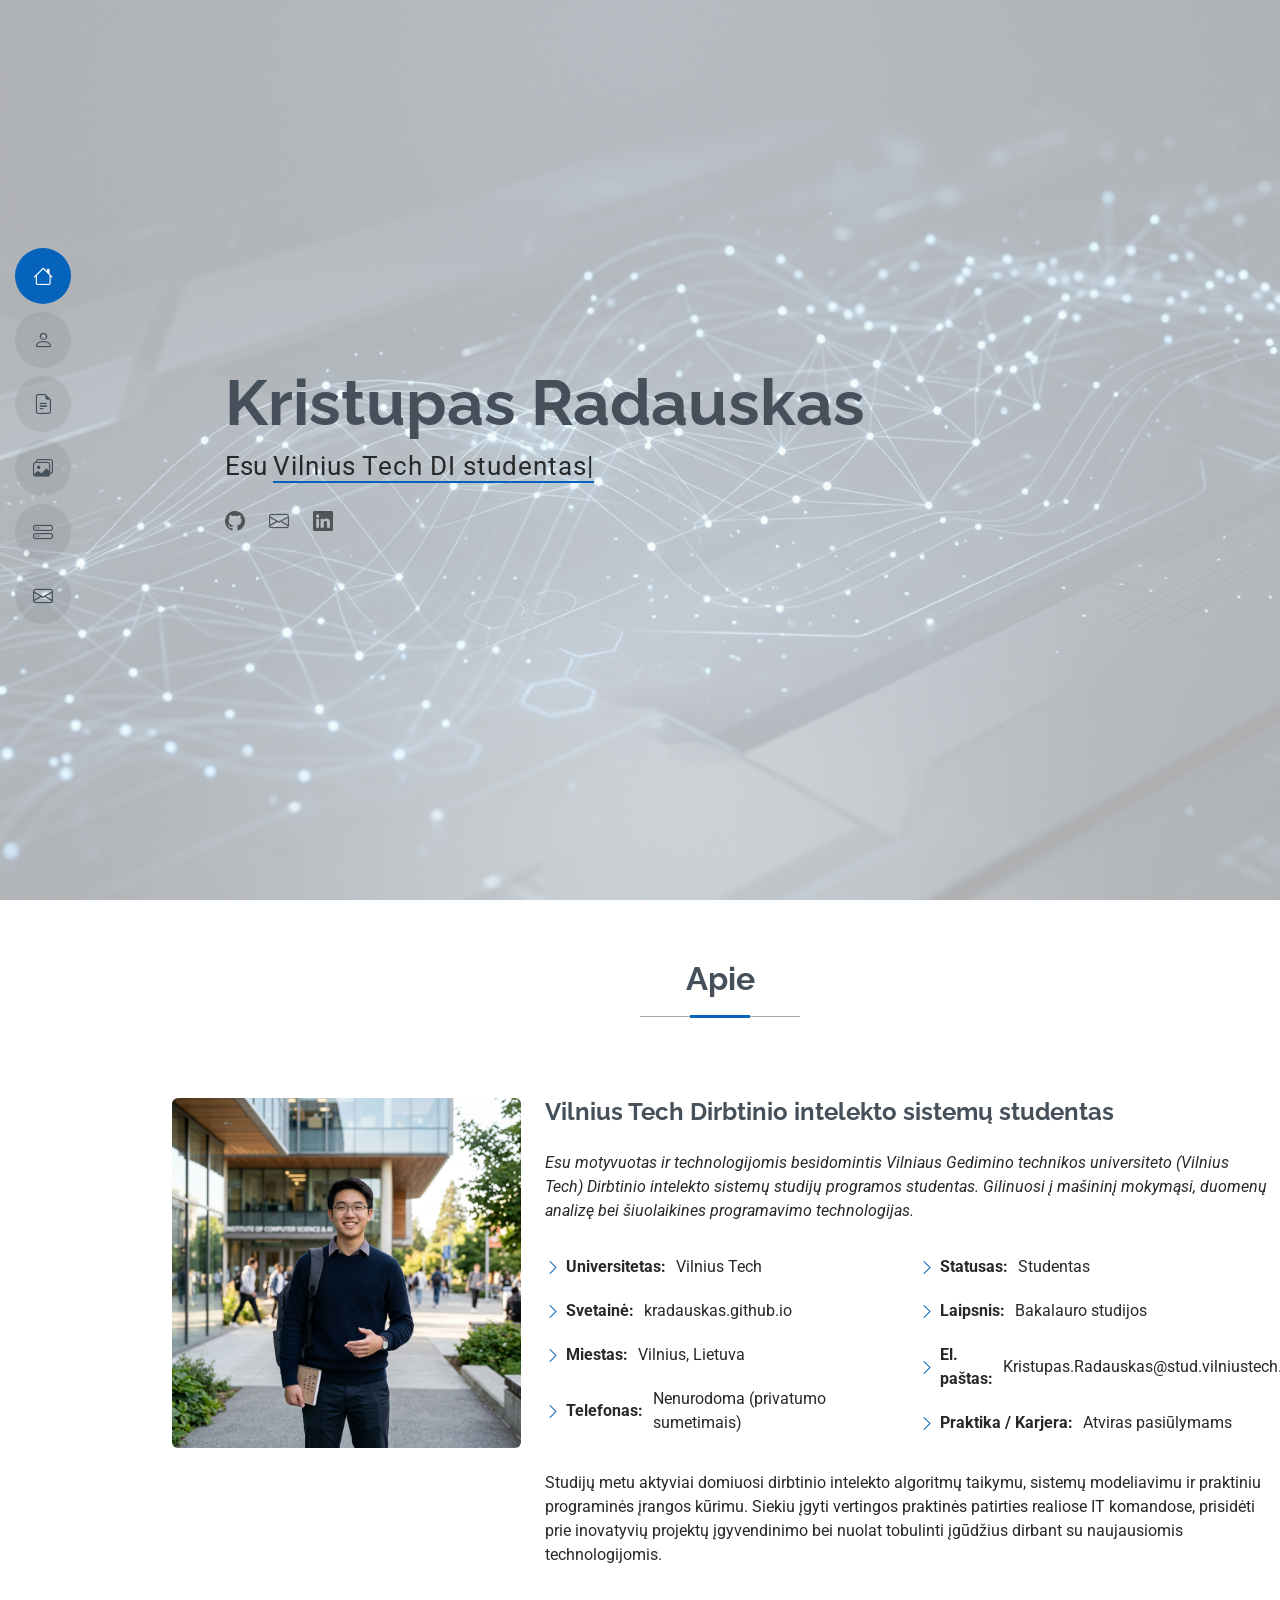
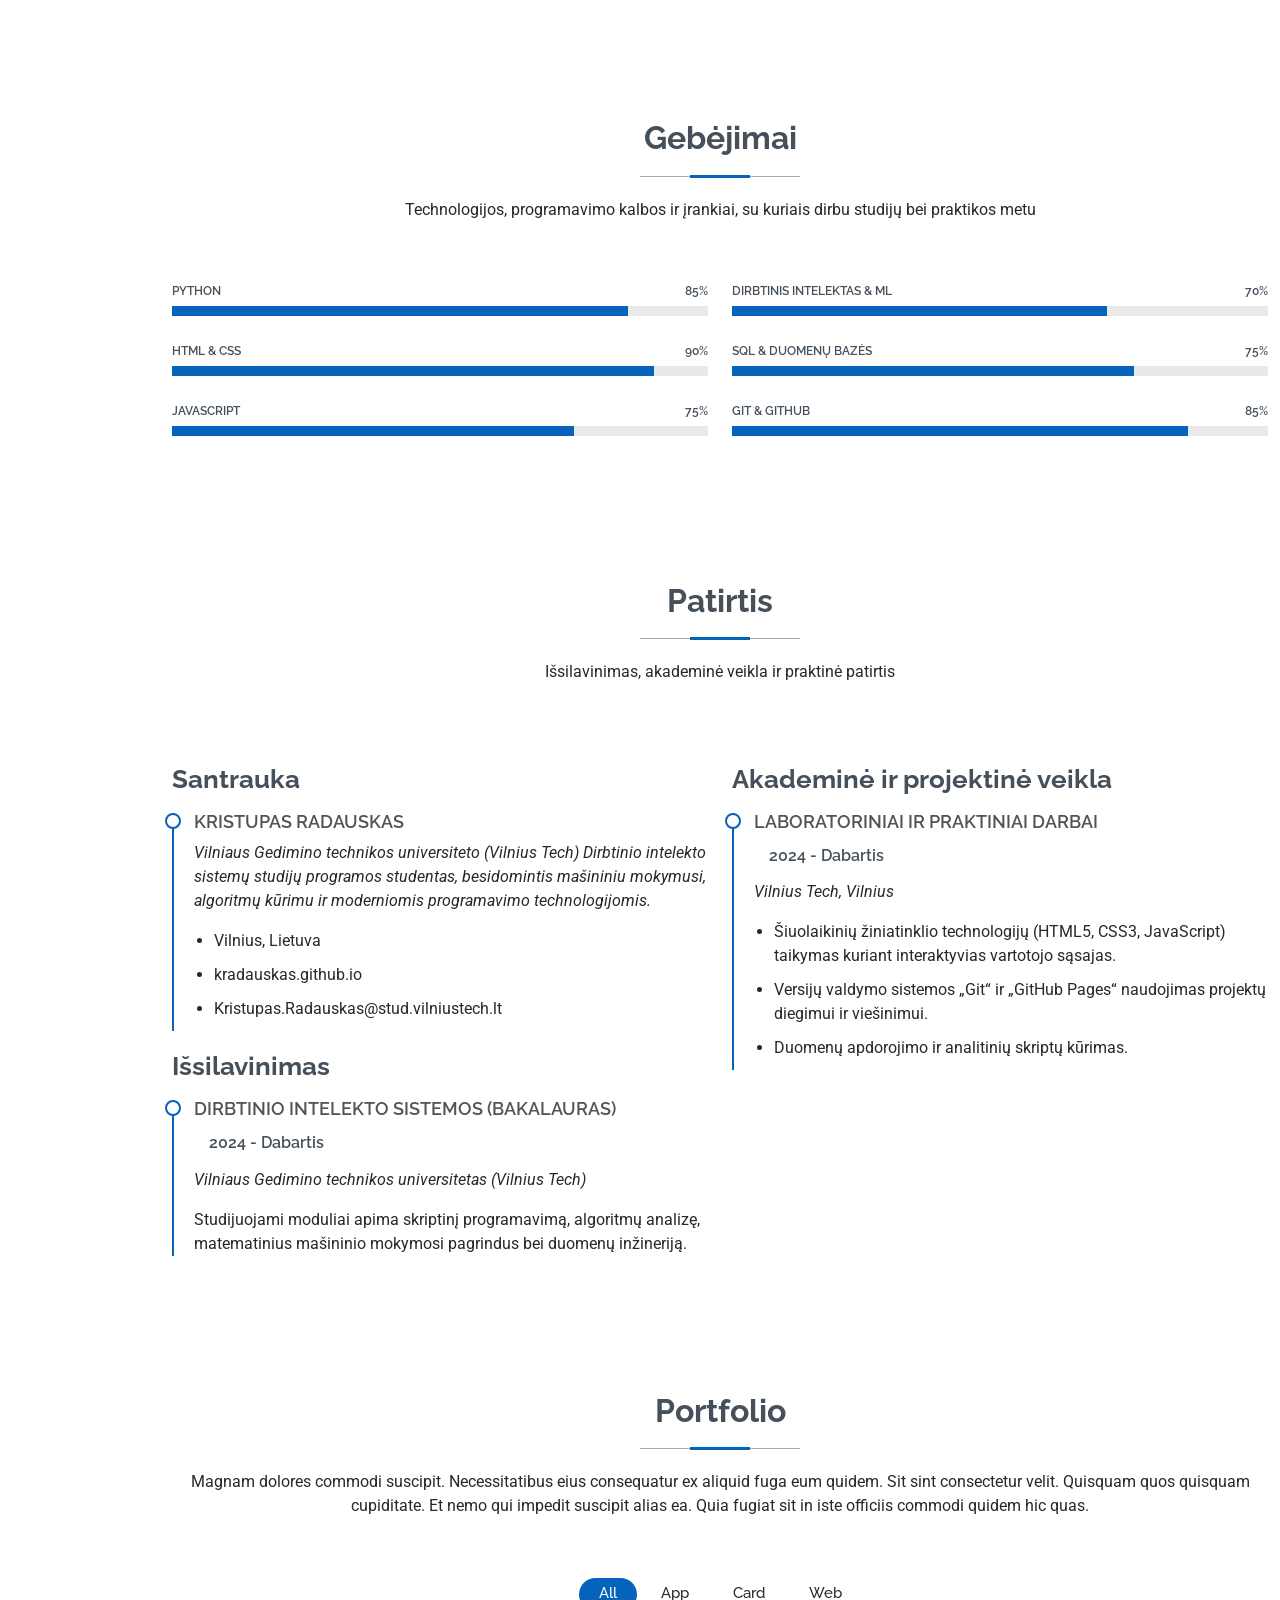
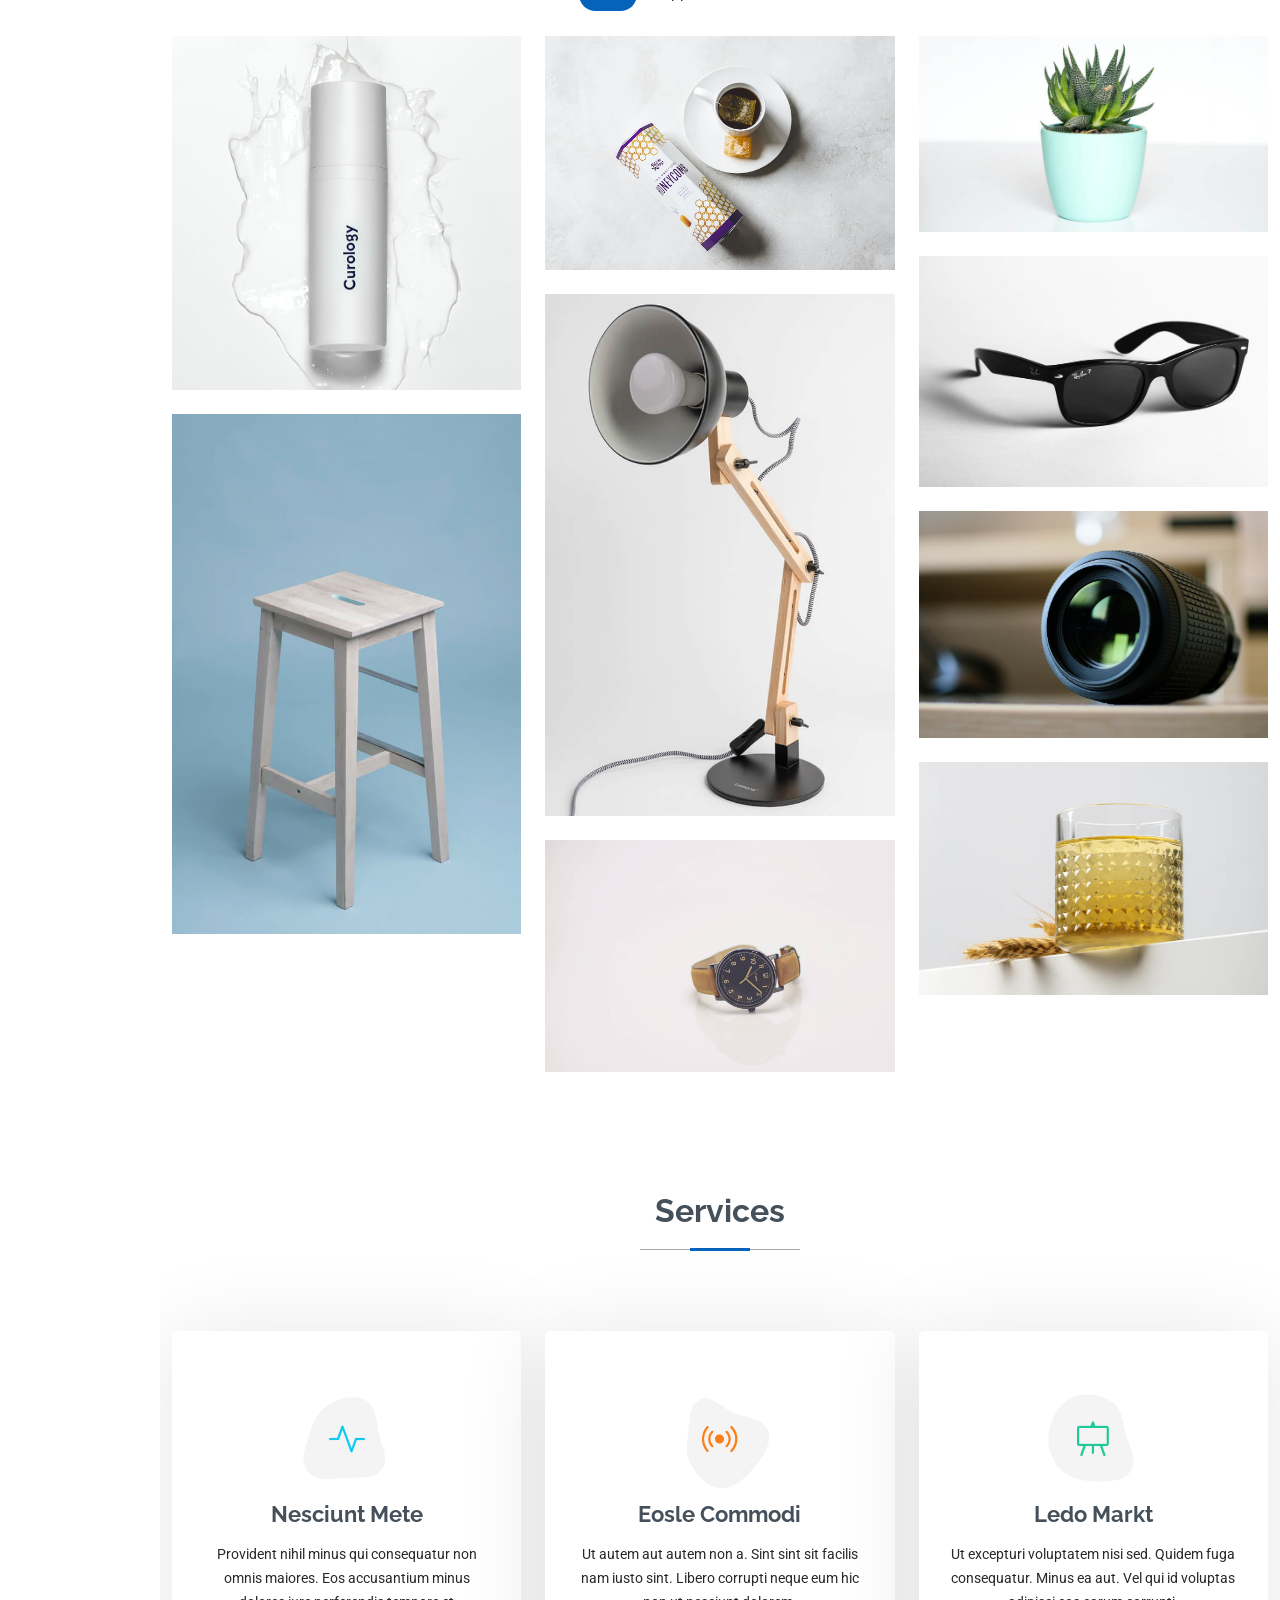
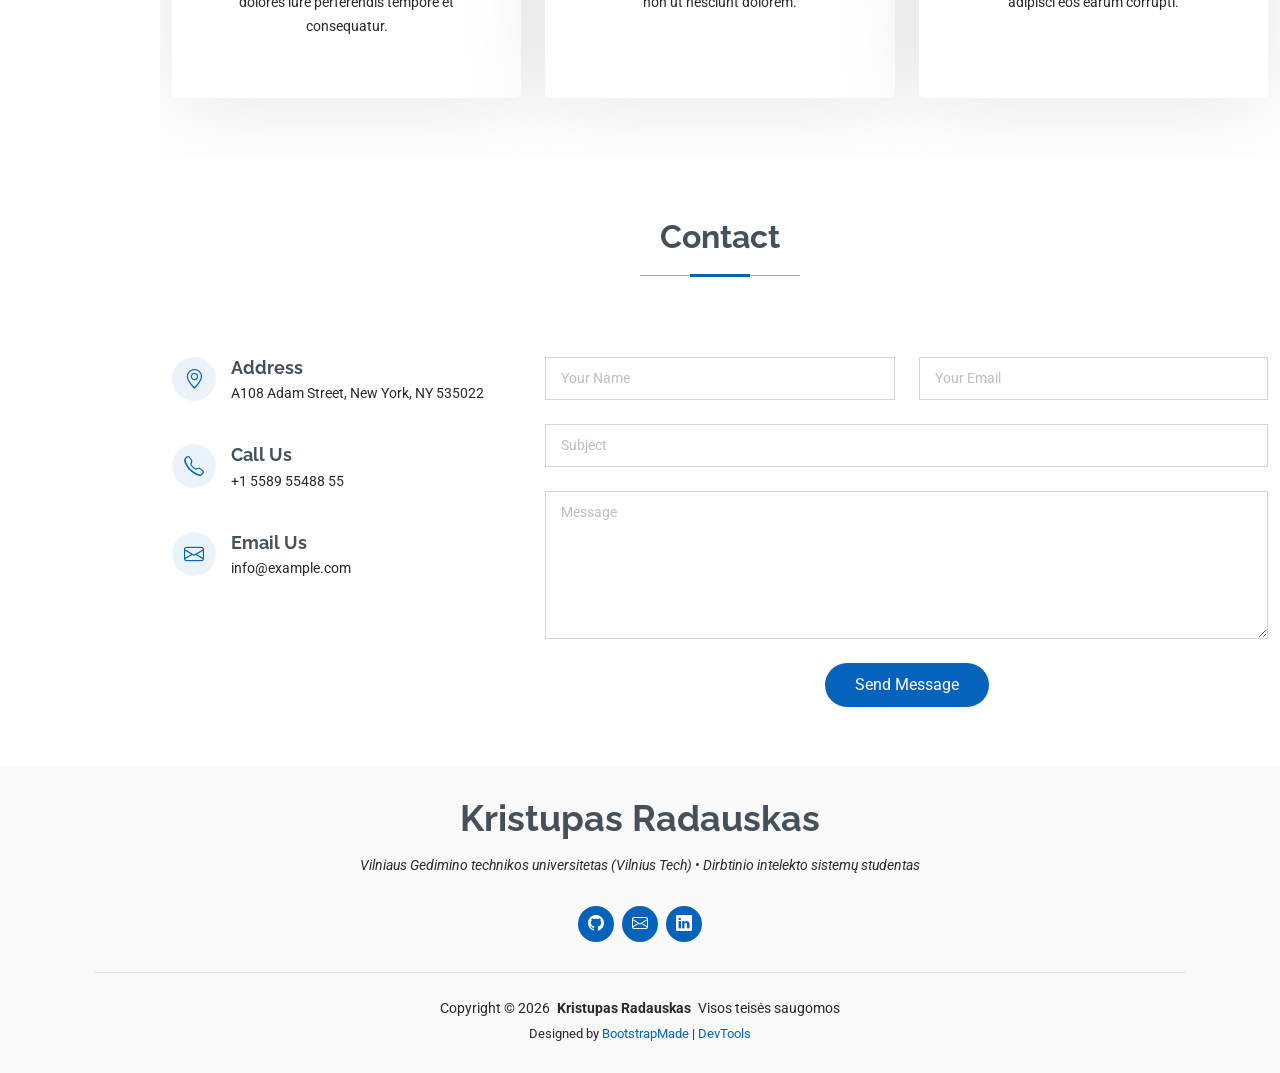
==== index.html @ 9a232caa "7 laboratorinis darbas: CV svetainės sukūrimas, turinio ir meta duomenų atnaujinimas" ====
<!DOCTYPE html>
<html lang="lt">

<head>
  <meta charset="utf-8">
  <meta content="width=device-width, initial-scale=1.0" name="viewport">
  <title>Mano CV</title>
  <meta name="description" content="Kristupas Radauskas CV puslapis">
  <meta name="author" content="Kristupas Radauskas">
  <meta content="Kristupas Radauskas, CV, Dirbtinio intelekto sistemos, Vilnius Tech, studentas, portfolio" name="keywords">

  <!-- Favicons -->
  <link href="assets/img/favicon.png" rel="icon" type="image/png">
  <link href="assets/img/apple-touch-icon.png" rel="apple-touch-icon">

  <!-- Fonts -->
  <link href="https://fonts.googleapis.com" rel="preconnect">
  <link href="https://fonts.gstatic.com" rel="preconnect" crossorigin>
  <link href="https://fonts.googleapis.com/css2?family=Roboto:ital,wght@0,100;0,300;0,400;0,500;0,700;0,900;1,100;1,300;1,400;1,500;1,700;1,900&family=Poppins:ital,wght@0,100;0,200;0,300;0,400;0,500;0,600;0,700;0,800;0,900;1,100;1,200;1,300;1,400;1,500;1,600;1,700;1,800;1,900&family=Raleway:ital,wght@0,100;0,200;0,300;0,400;0,500;0,600;0,700;0,800;0,900;1,100;1,200;1,300;1,400;1,500;1,600;1,700;1,800;1,900&display=swap" rel="stylesheet">

  <!-- Vendor CSS Files -->
  <link href="assets/vendor/bootstrap/css/bootstrap.min.css" rel="stylesheet">
  <link href="assets/vendor/bootstrap-icons/bootstrap-icons.css" rel="stylesheet">
  <link href="assets/vendor/aos/aos.css" rel="stylesheet">
  <link href="assets/vendor/glightbox/css/glightbox.min.css" rel="stylesheet">
  <link href="assets/vendor/swiper/swiper-bundle.min.css" rel="stylesheet">

  <!-- Main CSS File -->
  <link href="assets/css/main.css" rel="stylesheet">

  <!-- =======================================================
  * Template Name: MyResume
  * Template URL: https://bootstrapmade.com/free-html-bootstrap-template-my-resume/
  * Updated: Jun 29 2024 with Bootstrap v5.3.3
  * Author: BootstrapMade.com
  * License: https://bootstrapmade.com/license/
  ======================================================== -->
</head>

<body class="index-page">

  <header id="header" class="header d-flex flex-column justify-content-center">

    <i class="header-toggle d-xl-none bi bi-list"></i>

    <nav id="navmenu" class="navmenu">
      <ul>
        <li><a href="#hero" class="active"><i class="bi bi-house navicon"></i><span>Pagrindinis</span></a></li>
        <li><a href="#about"><i class="bi bi-person navicon"></i><span>Apie</span></a></li>
        <li><a href="#resume"><i class="bi bi-file-earmark-text navicon"></i><span>Patirtis</span></a></li>
        <li><a href="#portfolio"><i class="bi bi-images navicon"></i><span>Darbų pavyzdžiai</span></a></li>
        <li><a href="#services"><i class="bi bi-hdd-stack navicon"></i><span>Paslaugos</span></a></li>
        <li><a href="#contact"><i class="bi bi-envelope navicon"></i><span>Kontaktai</span></a></li>
      </ul>
    </nav>

  </header>

  <main class="main">

    <!-- Hero Section -->
    <section id="hero" class="hero section light-background">

      <img src="assets/img/hero-bg.jpg" alt="Kristupas Radauskas">

      <div class="container" data-aos="zoom-out">
        <div class="row justify-content-center">
          <div class="col-lg-9">
            <h2>Kristupas Radauskas</h2>
            <p>Esu <span class="typed" data-typed-items="Vilnius Tech DI studentas, Dirbtinio intelekto inžinierius, Web programuotojas, Duomenų analitikas">Vilnius Tech DI studentas</span><span class="typed-cursor typed-cursor--blink" aria-hidden="true"></span></p>
            <div class="social-links">
              <a href="https://github.com/kradauskas" target="_blank" title="GitHub"><i class="bi bi-github"></i></a>
              <a href="mailto:Kristupas.Radauskas@stud.vilniustech.lt" title="El. paštas"><i class="bi bi-envelope"></i></a>
              <a href="https://www.linkedin.com" target="_blank" title="LinkedIn"><i class="bi bi-linkedin"></i></a>
            </div>
          </div>
        </div>
      </div>

    </section><!-- /Hero Section -->

    <!-- About Section -->
    <section id="about" class="about section">

      <!-- Section Title -->
      <div class="container section-title" data-aos="fade-up">
        <h2>Apie</h2>
      </div><!-- End Section Title -->

      <div class="container" data-aos="fade-up" data-aos-delay="100">

        <div class="row gy-4 justify-content-center">
          <div class="col-lg-4">
            <img src="assets/img/profile-img.jpg" class="img-fluid rounded" alt="Kristupas Radauskas nuotrauka">
          </div>
          <div class="col-lg-8 content">
            <h2>Vilnius Tech Dirbtinio intelekto sistemų studentas</h2>
            <p class="fst-italic py-3">
              Esu motyvuotas ir technologijomis besidomintis Vilniaus Gedimino technikos universiteto (Vilnius Tech) Dirbtinio intelekto sistemų studijų programos studentas. Gilinuosi į mašininį mokymąsi, duomenų analizę bei šiuolaikines programavimo technologijas.
            </p>
            <div class="row">
              <div class="col-lg-6">
                <ul>
                  <li><i class="bi bi-chevron-right"></i> <strong>Universitetas:</strong> <span>Vilnius Tech</span></li>
                  <li><i class="bi bi-chevron-right"></i> <strong>Svetainė:</strong> <span>kradauskas.github.io</span></li>
                  <li><i class="bi bi-chevron-right"></i> <strong>Miestas:</strong> <span>Vilnius, Lietuva</span></li>
                  <li><i class="bi bi-chevron-right"></i> <strong>Telefonas:</strong> <span>Nenurodoma (privatumo sumetimais)</span></li>
                </ul>
              </div>
              <div class="col-lg-6">
                <ul>
                  <li><i class="bi bi-chevron-right"></i> <strong>Statusas:</strong> <span>Studentas</span></li>
                  <li><i class="bi bi-chevron-right"></i> <strong>Laipsnis:</strong> <span>Bakalauro studijos</span></li>
                  <li><i class="bi bi-chevron-right"></i> <strong>El. paštas:</strong> <span>Kristupas.Radauskas@stud.vilniustech.lt</span></li>
                  <li><i class="bi bi-chevron-right"></i> <strong>Praktika / Karjera:</strong> <span>Atviras pasiūlymams</span></li>
                </ul>
              </div>
            </div>
            <p class="py-3">
              Studijų metu aktyviai domiuosi dirbtinio intelekto algoritmų taikymu, sistemų modeliavimu ir praktiniu programinės įrangos kūrimu. Siekiu įgyti vertingos praktinės patirties realiose IT komandose, prisidėti prie inovatyvių projektų įgyvendinimo bei nuolat tobulinti įgūdžius dirbant su naujausiomis technologijomis.
            </p>
          </div>
        </div>

      </div>

    </section><!-- /About Section -->

    <!-- Skills Section -->
    <!-- Skills Section -->
    <section id="skills" class="skills section">

      <!-- Section Title -->
      <div class="container section-title" data-aos="fade-up">
        <h2>Gebėjimai</h2>
        <p>Technologijos, programavimo kalbos ir įrankiai, su kuriais dirbu studijų bei praktikos metu</p>
      </div><!-- End Section Title -->

      <div class="container" data-aos="fade-up" data-aos-delay="100">

        <div class="row skills-content skills-animation">

          <div class="col-lg-6">

            <div class="progress">
              <span class="skill"><span>Python</span> <i class="val">85%</i></span>
              <div class="progress-bar-wrap">
                <div class="progress-bar" role="progressbar" aria-valuenow="85" aria-valuemin="0" aria-valuemax="100"></div>
              </div>
            </div><!-- End Skills Item -->

            <div class="progress">
              <span class="skill"><span>HTML &amp; CSS</span> <i class="val">90%</i></span>
              <div class="progress-bar-wrap">
                <div class="progress-bar" role="progressbar" aria-valuenow="90" aria-valuemin="0" aria-valuemax="100"></div>
              </div>
            </div><!-- End Skills Item -->

            <div class="progress">
              <span class="skill"><span>JavaScript</span> <i class="val">75%</i></span>
              <div class="progress-bar-wrap">
                <div class="progress-bar" role="progressbar" aria-valuenow="75" aria-valuemin="0" aria-valuemax="100"></div>
              </div>
            </div><!-- End Skills Item -->

          </div>

          <div class="col-lg-6">

            <div class="progress">
              <span class="skill"><span>Dirbtinis intelektas &amp; ML</span> <i class="val">70%</i></span>
              <div class="progress-bar-wrap">
                <div class="progress-bar" role="progressbar" aria-valuenow="70" aria-valuemin="0" aria-valuemax="100"></div>
              </div>
            </div><!-- End Skills Item -->

            <div class="progress">
              <span class="skill"><span>SQL &amp; Duomenų bazės</span> <i class="val">75%</i></span>
              <div class="progress-bar-wrap">
                <div class="progress-bar" role="progressbar" aria-valuenow="75" aria-valuemin="0" aria-valuemax="100"></div>
              </div>
            </div><!-- End Skills Item -->

            <div class="progress">
              <span class="skill"><span>Git &amp; GitHub</span> <i class="val">85%</i></span>
              <div class="progress-bar-wrap">
                <div class="progress-bar" role="progressbar" aria-valuenow="85" aria-valuemin="0" aria-valuemax="100"></div>
              </div>
            </div><!-- End Skills Item -->

          </div>

        </div>

      </div>

    </section><!-- /Skills Section -->

    <!-- Resume Section -->
    <section id="resume" class="resume section">

      <!-- Section Title -->
      <div class="container section-title" data-aos="fade-up">
        <h2>Patirtis</h2>
        <p>Išsilavinimas, akademinė veikla ir praktinė patirtis</p>
      </div><!-- End Section Title -->

      <div class="container">

        <div class="row">

          <div class="col-lg-6" data-aos="fade-up" data-aos-delay="100">
            <h3 class="resume-title">Santrauka</h3>

            <div class="resume-item pb-0">
              <h4>Kristupas Radauskas</h4>
              <p><em>Vilniaus Gedimino technikos universiteto (Vilnius Tech) Dirbtinio intelekto sistemų studijų programos studentas, besidomintis mašininiu mokymusi, algoritmų kūrimu ir moderniomis programavimo technologijomis.</em></p>
              <ul>
                <li>Vilnius, Lietuva</li>
                <li>kradauskas.github.io</li>
                <li>Kristupas.Radauskas@stud.vilniustech.lt</li>
              </ul>
            </div><!-- End Resume Item -->

            <h3 class="resume-title">Išsilavinimas</h3>
            <div class="resume-item">
              <h4>Dirbtinio intelekto sistemos (Bakalauras)</h4>
              <h5>2024 - Dabartis</h5>
              <p><em>Vilniaus Gedimino technikos universitetas (Vilnius Tech)</em></p>
              <p>Studijuojami moduliai apima skriptinį programavimą, algoritmų analizę, matematinius mašininio mokymosi pagrindus bei duomenų inžineriją.</p>
            </div><!-- End Resume Item -->

          </div>

          <div class="col-lg-6" data-aos="fade-up" data-aos-delay="200">
            <h3 class="resume-title">Akademinė ir projektinė veikla</h3>
            <div class="resume-item">
              <h4>Laboratoriniai ir praktiniai darbai</h4>
              <h5>2024 - Dabartis</h5>
              <p><em>Vilnius Tech, Vilnius</em></p>
              <ul>
                <li>Šiuolaikinių žiniatinklio technologijų (HTML5, CSS3, JavaScript) taikymas kuriant interaktyvias vartotojo sąsajas.</li>
                <li>Versijų valdymo sistemos „Git“ ir „GitHub Pages“ naudojimas projektų diegimui ir viešinimui.</li>
                <li>Duomenų apdorojimo ir analitinių skriptų kūrimas.</li>
              </ul>
            </div><!-- End Resume Item -->

          </div>

        </div>

      </div>

    </section><!-- /Resume Section -->

    <!-- Portfolio Section -->
    <section id="portfolio" class="portfolio section">

      <!-- Section Title -->
      <div class="container section-title" data-aos="fade-up">
        <h2>Portfolio</h2>
        <p>Magnam dolores commodi suscipit. Necessitatibus eius consequatur ex aliquid fuga eum quidem. Sit sint consectetur velit. Quisquam quos quisquam cupiditate. Et nemo qui impedit suscipit alias ea. Quia fugiat sit in iste officiis commodi quidem hic quas.</p>
      </div><!-- End Section Title -->

      <div class="container">

        <div class="isotope-layout" data-default-filter="*" data-layout="masonry" data-sort="original-order">

          <ul class="portfolio-filters isotope-filters" data-aos="fade-up" data-aos-delay="100">
            <li data-filter="*" class="filter-active">All</li>
            <li data-filter=".filter-app">App</li>
            <li data-filter=".filter-product">Card</li>
            <li data-filter=".filter-branding">Web</li>
          </ul><!-- End Portfolio Filters -->

          <div class="row gy-4 isotope-container" data-aos="fade-up" data-aos-delay="200">

            <div class="col-lg-4 col-md-6 portfolio-item isotope-item filter-app">
              <img src="assets/img/masonry-portfolio/masonry-portfolio-1.jpg" class="img-fluid" alt="">
              <div class="portfolio-info">
                <h4>App 1</h4>
                <p>Lorem ipsum, dolor sit</p>
                <a href="assets/img/masonry-portfolio/masonry-portfolio-1.jpg" title="App 1" data-gallery="portfolio-gallery-app" class="glightbox preview-link"><i class="bi bi-zoom-in"></i></a>
                <a href="" title="More Details" class="details-link"><i class="bi bi-link-45deg"></i></a>
              </div>
            </div><!-- End Portfolio Item -->

            <div class="col-lg-4 col-md-6 portfolio-item isotope-item filter-product">
              <img src="assets/img/masonry-portfolio/masonry-portfolio-2.jpg" class="img-fluid" alt="">
              <div class="portfolio-info">
                <h4>Product 1</h4>
                <p>Lorem ipsum, dolor sit</p>
                <a href="assets/img/masonry-portfolio/masonry-portfolio-2.jpg" title="Product 1" data-gallery="portfolio-gallery-product" class="glightbox preview-link"><i class="bi bi-zoom-in"></i></a>
                <a href="" title="More Details" class="details-link"><i class="bi bi-link-45deg"></i></a>
              </div>
            </div><!-- End Portfolio Item -->

            <div class="col-lg-4 col-md-6 portfolio-item isotope-item filter-branding">
              <img src="assets/img/masonry-portfolio/masonry-portfolio-3.jpg" class="img-fluid" alt="">
              <div class="portfolio-info">
                <h4>Branding 1</h4>
                <p>Lorem ipsum, dolor sit</p>
                <a href="assets/img/masonry-portfolio/masonry-portfolio-3.jpg" title="Branding 1" data-gallery="portfolio-gallery-branding" class="glightbox preview-link"><i class="bi bi-zoom-in"></i></a>
                <a href="" title="More Details" class="details-link"><i class="bi bi-link-45deg"></i></a>
              </div>
            </div><!-- End Portfolio Item -->

            <div class="col-lg-4 col-md-6 portfolio-item isotope-item filter-app">
              <img src="assets/img/masonry-portfolio/masonry-portfolio-4.jpg" class="img-fluid" alt="">
              <div class="portfolio-info">
                <h4>App 2</h4>
                <p>Lorem ipsum, dolor sit</p>
                <a href="assets/img/masonry-portfolio/masonry-portfolio-4.jpg" title="App 2" data-gallery="portfolio-gallery-app" class="glightbox preview-link"><i class="bi bi-zoom-in"></i></a>
                <a href="" title="More Details" class="details-link"><i class="bi bi-link-45deg"></i></a>
              </div>
            </div><!-- End Portfolio Item -->

            <div class="col-lg-4 col-md-6 portfolio-item isotope-item filter-product">
              <img src="assets/img/masonry-portfolio/masonry-portfolio-5.jpg" class="img-fluid" alt="">
              <div class="portfolio-info">
                <h4>Product 2</h4>
                <p>Lorem ipsum, dolor sit</p>
                <a href="assets/img/masonry-portfolio/masonry-portfolio-5.jpg" title="Product 2" data-gallery="portfolio-gallery-product" class="glightbox preview-link"><i class="bi bi-zoom-in"></i></a>
                <a href="" title="More Details" class="details-link"><i class="bi bi-link-45deg"></i></a>
              </div>
            </div><!-- End Portfolio Item -->

            <div class="col-lg-4 col-md-6 portfolio-item isotope-item filter-branding">
              <img src="assets/img/masonry-portfolio/masonry-portfolio-6.jpg" class="img-fluid" alt="">
              <div class="portfolio-info">
                <h4>Branding 2</h4>
                <p>Lorem ipsum, dolor sit</p>
                <a href="assets/img/masonry-portfolio/masonry-portfolio-6.jpg" title="Branding 2" data-gallery="portfolio-gallery-branding" class="glightbox preview-link"><i class="bi bi-zoom-in"></i></a>
                <a href="" title="More Details" class="details-link"><i class="bi bi-link-45deg"></i></a>
              </div>
            </div><!-- End Portfolio Item -->

            <div class="col-lg-4 col-md-6 portfolio-item isotope-item filter-app">
              <img src="assets/img/masonry-portfolio/masonry-portfolio-7.jpg" class="img-fluid" alt="">
              <div class="portfolio-info">
                <h4>App 3</h4>
                <p>Lorem ipsum, dolor sit</p>
                <a href="assets/img/masonry-portfolio/masonry-portfolio-7.jpg" title="App 3" data-gallery="portfolio-gallery-app" class="glightbox preview-link"><i class="bi bi-zoom-in"></i></a>
                <a href="" title="More Details" class="details-link"><i class="bi bi-link-45deg"></i></a>
              </div>
            </div><!-- End Portfolio Item -->

            <div class="col-lg-4 col-md-6 portfolio-item isotope-item filter-product">
              <img src="assets/img/masonry-portfolio/masonry-portfolio-8.jpg" class="img-fluid" alt="">
              <div class="portfolio-info">
                <h4>Product 3</h4>
                <p>Lorem ipsum, dolor sit</p>
                <a href="assets/img/masonry-portfolio/masonry-portfolio-8.jpg" title="Product 3" data-gallery="portfolio-gallery-product" class="glightbox preview-link"><i class="bi bi-zoom-in"></i></a>
                <a href="" title="More Details" class="details-link"><i class="bi bi-link-45deg"></i></a>
              </div>
            </div><!-- End Portfolio Item -->

            <div class="col-lg-4 col-md-6 portfolio-item isotope-item filter-branding">
              <img src="assets/img/masonry-portfolio/masonry-portfolio-9.jpg" class="img-fluid" alt="">
              <div class="portfolio-info">
                <h4>Branding 3</h4>
                <p>Lorem ipsum, dolor sit</p>
                <a href="assets/img/masonry-portfolio/masonry-portfolio-9.jpg" title="Branding 2" data-gallery="portfolio-gallery-branding" class="glightbox preview-link"><i class="bi bi-zoom-in"></i></a>
                <a href="" title="More Details" class="details-link"><i class="bi bi-link-45deg"></i></a>
              </div>
            </div><!-- End Portfolio Item -->

          </div><!-- End Portfolio Container -->

        </div>

      </div>

    </section><!-- /Portfolio Section -->

    <!-- Services Section -->
    <section id="services" class="services section">

      <!-- Section Title -->
      <div class="container section-title" data-aos="fade-up">
        <h2>Services</h2>
      </div><!-- End Section Title -->

      <div class="container">

        <div class="row gy-4">

          <div class="col-lg-4 col-md-6" data-aos="fade-up" data-aos-delay="100">
            <div class="service-item item-cyan position-relative">
              <div class="icon">
                <svg width="100" height="100" viewBox="0 0 600 600" xmlns="http://www.w3.org/2000/svg">
                  <path stroke="none" stroke-width="0" fill="#f5f5f5" d="M300,521.0016835830174C376.1290562159157,517.8887921683347,466.0731472004068,529.7835943286574,510.70327084640275,468.03025145048787C554.3714126377745,407.6079735673963,508.03601936045806,328.9844924480964,491.2728898941984,256.3432110539036C474.5976632858925,184.082847569629,479.9380746630129,96.60480741107993,416.23090153303,58.64404602377083C348.86323505073057,18.502131276798302,261.93793281208167,40.57373210992963,193.5410806939664,78.93577620505333C130.42746243093433,114.334589627462,98.30271207620316,179.96522072025542,76.75703585869454,249.04625023123273C51.97151888228291,328.5150500222984,13.704378332031375,421.85034740162234,66.52175969318436,486.19268352777647C119.04800174914682,550.1803526380478,217.28368757567262,524.383925680826,300,521.0016835830174"></path>
                </svg>
                <i class="bi bi-activity"></i>
              </div>
              <a href="#" class="stretched-link">
                <h3>Nesciunt Mete</h3>
              </a>
              <p>Provident nihil minus qui consequatur non omnis maiores. Eos accusantium minus dolores iure perferendis tempore et consequatur.</p>
            </div>
          </div><!-- End Service Item -->

          <div class="col-lg-4 col-md-6" data-aos="fade-up" data-aos-delay="200">
            <div class="service-item item-orange position-relative">
              <div class="icon">
                <svg width="100" height="100" viewBox="0 0 600 600" xmlns="http://www.w3.org/2000/svg">
                  <path stroke="none" stroke-width="0" fill="#f5f5f5" d="M300,582.0697525312426C382.5290701553225,586.8405444964366,449.9789794690241,525.3245884688669,502.5850820975895,461.55621195738473C556.606425686781,396.0723002908107,615.8543463187945,314.28637112970534,586.6730223649479,234.56875336149918C558.9533121215079,158.8439757836574,454.9685369536778,164.00468322053177,381.49747125262974,130.76875717737553C312.15926192815925,99.40240125094834,248.97055460311594,18.661163978235184,179.8680185752513,50.54337015887873C110.5421016452524,82.52863877960104,119.82277516462835,180.83849132639028,109.12597500060166,256.43424936330496C100.08760227029461,320.3096726198365,92.17705696193138,384.0621239912766,124.79988738764834,439.7174275375508C164.83382741302287,508.01625554203684,220.96474134820875,577.5009287672846,300,582.0697525312426"></path>
                </svg>
                <i class="bi bi-broadcast"></i>
              </div>
              <a href="#" class="stretched-link">
                <h3>Eosle Commodi</h3>
              </a>
              <p>Ut autem aut autem non a. Sint sint sit facilis nam iusto sint. Libero corrupti neque eum hic non ut nesciunt dolorem.</p>
            </div>
          </div><!-- End Service Item -->

          <div class="col-lg-4 col-md-6" data-aos="fade-up" data-aos-delay="300">
            <div class="service-item item-teal position-relative">
              <div class="icon">
                <svg width="100" height="100" viewBox="0 0 600 600" xmlns="http://www.w3.org/2000/svg">
                  <path stroke="none" stroke-width="0" fill="#f5f5f5" d="M300,541.5067337569781C382.14930387511276,545.0595476570109,479.8736841581634,548.3450877840088,526.4010558755058,480.5488172755941C571.5218469581645,414.80211281144784,517.5187510058486,332.0715597781072,496.52539010469104,255.14436215662573C477.37192572678356,184.95920475031193,473.57363656557914,105.61284051026155,413.0603344069578,65.22779650032875C343.27470386102294,18.654635553484475,251.2091493199835,5.337323636656869,175.0934190732945,40.62881213300186C97.87086631185822,76.43348514350839,51.98124368387456,156.15599469081315,36.44837278890362,239.84606092416172C21.716077023791087,319.22268207091537,43.775223500013084,401.1760424656574,96.891909868211,461.97329694683043C147.22146801428983,519.5804099606455,223.5754009179313,538.201503339737,300,541.5067337569781"></path>
                </svg>
                <i class="bi bi-easel"></i>
              </div>
              <a href="#" class="stretched-link">
                <h3>Ledo Markt</h3>
              </a>
              <p>Ut excepturi voluptatem nisi sed. Quidem fuga consequatur. Minus ea aut. Vel qui id voluptas adipisci eos earum corrupti.</p>
            </div>
          </div><!-- End Service Item -->

        </div>

      </div>

    </section><!-- /Services Section -->

    <!-- Contact Section -->
    <section id="contact" class="contact section">

      <!-- Section Title -->
      <div class="container section-title" data-aos="fade-up">
        <h2>Contact</h2>
      </div><!-- End Section Title -->

      <div class="container" data-aos="fade" data-aos-delay="100">

        <div class="row gy-4">

          <div class="col-lg-4">
            <div class="info-item d-flex" data-aos="fade-up" data-aos-delay="200">
              <i class="bi bi-geo-alt flex-shrink-0"></i>
              <div>
                <h3>Address</h3>
                <p>A108 Adam Street, New York, NY 535022</p>
              </div>
            </div><!-- End Info Item -->

            <div class="info-item d-flex" data-aos="fade-up" data-aos-delay="300">
              <i class="bi bi-telephone flex-shrink-0"></i>
              <div>
                <h3>Call Us</h3>
                <p>+1 5589 55488 55</p>
              </div>
            </div><!-- End Info Item -->

            <div class="info-item d-flex" data-aos="fade-up" data-aos-delay="400">
              <i class="bi bi-envelope flex-shrink-0"></i>
              <div>
                <h3>Email Us</h3>
                <p>info@example.com</p>
              </div>
            </div><!-- End Info Item -->

          </div>

          <div class="col-lg-8">
            <form action="forms/contact.php" method="post" class="php-email-form" data-aos="fade-up" data-aos-delay="200">
              <div class="row gy-4">

                <div class="col-md-6">
                  <input type="text" name="name" class="form-control" placeholder="Your Name" required="">
                </div>

                <div class="col-md-6 ">
                  <input type="email" class="form-control" name="email" placeholder="Your Email" required="">
                </div>

                <div class="col-md-12">
                  <input type="text" class="form-control" name="subject" placeholder="Subject" required="">
                </div>

                <div class="col-md-12">
                  <textarea class="form-control" name="message" rows="6" placeholder="Message" required=""></textarea>
                </div>

                <div class="col-md-12 text-center">
                  <div class="loading">Loading</div>
                  <div class="error-message"></div>
                  <div class="sent-message">Your message has been sent. Thank you!</div>

                  <button type="submit">Send Message</button>
                </div>

              </div>
            </form>
          </div><!-- End Contact Form -->

        </div>

      </div>

    </section><!-- /Contact Section -->

  </main>

  <footer id="footer" class="footer position-relative light-background">
    <div class="container">
      <h3 class="sitename">Kristupas Radauskas</h3>
      <p>Vilniaus Gedimino technikos universitetas (Vilnius Tech) &bull; Dirbtinio intelekto sistemų studentas</p>
      <div class="social-links d-flex justify-content-center">
        <a href="https://github.com/kradauskas" target="_blank" title="GitHub"><i class="bi bi-github"></i></a>
        <a href="mailto:Kristupas.Radauskas@stud.vilniustech.lt" title="El. paštas"><i class="bi bi-envelope"></i></a>
        <a href="https://www.linkedin.com" target="_blank" title="LinkedIn"><i class="bi bi-linkedin"></i></a>
      </div>
      <div class="container">
        <div class="copyright">
          <span>Copyright &copy; 2026</span> <strong class="px-1 sitename">Kristupas Radauskas</strong> <span>Visos teisės saugomos</span>
        </div>
        <div class="credits">
          <!-- All the links in the footer should remain intact. -->
          <!-- You can delete the links only if you've purchased the pro version. -->
          <!-- Licensing information: https://bootstrapmade.com/license/ -->
          <!-- Purchase the pro version with working PHP/AJAX contact form: [buy-url] -->
          Designed by <a href="https://bootstrapmade.com/">BootstrapMade</a> | <a href="https://bootstrapmade.com/tools/">DevTools</a>
        </div>
      </div>
    </div>
  </footer>

  <!-- Scroll Top -->
  <a href="#" id="scroll-top" class="scroll-top d-flex align-items-center justify-content-center"><i class="bi bi-arrow-up-short"></i></a>

  <!-- Preloader -->
  <div id="preloader"></div>

  <!-- Vendor JS Files -->
  <script src="assets/vendor/bootstrap/js/bootstrap.bundle.min.js"></script>
  <script src="assets/vendor/php-email-form/validate.js"></script>
  <script src="assets/vendor/aos/aos.js"></script>
  <script src="assets/vendor/typed.js/typed.umd.js"></script>
  <script src="assets/vendor/purecounter/purecounter_vanilla.js"></script>
  <script src="assets/vendor/waypoints/noframework.waypoints.js"></script>
  <script src="assets/vendor/glightbox/js/glightbox.min.js"></script>
  <script src="assets/vendor/imagesloaded/imagesloaded.pkgd.min.js"></script>
  <script src="assets/vendor/isotope-layout/isotope.pkgd.min.js"></script>
  <script src="assets/vendor/swiper/swiper-bundle.min.js"></script>

  <!-- Main JS File -->
  <script src="assets/js/main.js"></script>

</body>

</html>
---- assets/css/main.css ----
/**
* Template Name: MyResume
* Template URL: https://bootstrapmade.com/free-html-bootstrap-template-my-resume/
* Updated: Jun 29 2024 with Bootstrap v5.3.3
* Author: BootstrapMade.com
* License: https://bootstrapmade.com/license/
*/

/*--------------------------------------------------------------
# Font & Color Variables
# Help: https://bootstrapmade.com/color-system/
--------------------------------------------------------------*/
/* Fonts */
:root {
  --default-font: "Roboto",  system-ui, -apple-system, "Segoe UI", Roboto, "Helvetica Neue", Arial, "Noto Sans", "Liberation Sans", sans-serif, "Apple Color Emoji", "Segoe UI Emoji", "Segoe UI Symbol", "Noto Color Emoji";
  --heading-font: "Raleway",  sans-serif;
  --nav-font: "Poppins",  sans-serif;
}

/* Global Colors - The following color variables are used throughout the website. Updating them here will change the color scheme of the entire website */
:root { 
  --background-color: #ffffff; /* Background color for the entire website, including individual sections */
  --default-color: #272829; /* Default color used for the majority of the text content across the entire website */
  --heading-color: #45505b; /* Color for headings, subheadings and title throughout the website */
  --accent-color: #0563bb; /* Accent color that represents your brand on the website. It's used for buttons, links, and other elements that need to stand out */
  --surface-color: #ffffff; /* The surface color is used as a background of boxed elements within sections, such as cards, icon boxes, or other elements that require a visual separation from the global background. */
  --contrast-color: #ffffff; /* Contrast color for text, ensuring readability against backgrounds of accent, heading, or default colors. */
}

/* Nav Menu Colors - The following color variables are used specifically for the navigation menu. They are separate from the global colors to allow for more customization options */
:root {
  --nav-color: #45505b;  /* The default color of the main navmenu links */
  --nav-hover-color: #0563bb; /* Applied to main navmenu links when they are hovered over or active */
  --nav-mobile-background-color: #ffffff; /* Used as the background color for mobile navigation menu */
  --nav-dropdown-background-color: #ffffff; /* Used as the background color for dropdown items that appear when hovering over primary navigation items */
  --nav-dropdown-color: #212529; /* Used for navigation links of the dropdown items in the navigation menu. */
  --nav-dropdown-hover-color: #0563bb; /* Similar to --nav-hover-color, this color is applied to dropdown navigation links when they are hovered over. */
}

/* Color Presets - These classes override global colors when applied to any section or element, providing reuse of the sam color scheme. */

.light-background {
  --background-color: #f9f9f9;
  --surface-color: #ffffff;
}

.dark-background {
  --background-color: #060606;
  --default-color: #ffffff;
  --heading-color: #ffffff;
  --surface-color: #252525;
  --contrast-color: #ffffff;
}

/* Smooth scroll */
:root {
  scroll-behavior: smooth;
}

/*--------------------------------------------------------------
# General Styling & Shared Classes
--------------------------------------------------------------*/
body {
  color: var(--default-color);
  background-color: var(--background-color);
  font-family: var(--default-font);
}

a {
  color: var(--accent-color);
  text-decoration: none;
  transition: 0.3s;
}

a:hover {
  color: color-mix(in srgb, var(--accent-color), transparent 25%);
  text-decoration: none;
}

h1,
h2,
h3,
h4,
h5,
h6 {
  color: var(--heading-color);
  font-family: var(--heading-font);
}

/* PHP Email Form Messages
------------------------------*/
.php-email-form .error-message {
  display: none;
  background: #df1529;
  color: #ffffff;
  text-align: left;
  padding: 15px;
  margin-bottom: 24px;
  font-weight: 600;
}

.php-email-form .sent-message {
  display: none;
  color: #ffffff;
  background: #059652;
  text-align: center;
  padding: 15px;
  margin-bottom: 24px;
  font-weight: 600;
}

.php-email-form .loading {
  display: none;
  background: var(--surface-color);
  text-align: center;
  padding: 15px;
  margin-bottom: 24px;
}

.php-email-form .loading:before {
  content: "";
  display: inline-block;
  border-radius: 50%;
  width: 24px;
  height: 24px;
  margin: 0 10px -6px 0;
  border: 3px solid var(--accent-color);
  border-top-color: var(--surface-color);
  animation: php-email-form-loading 1s linear infinite;
}

@keyframes php-email-form-loading {
  0% {
    transform: rotate(0deg);
  }

  100% {
    transform: rotate(360deg);
  }
}

/*--------------------------------------------------------------
# Global Header
--------------------------------------------------------------*/
.header {
  color: var(--default-color);
  position: fixed;
  top: 0;
  left: 0;
  bottom: 0;
  padding: 0 15px;
  transition: all ease-in-out 0.3s;
  overflow-y: auto;
  z-index: 997;
  min-width: 200px;
}

@media (max-width: 1199px) {
  .header {
    background-color: var(--background-color);
    border-right: 1px solid color-mix(in srgb, var(--default-color), transparent 90%);
    width: 300px;
    left: -100%;
  }
}

@media (min-width: 1200px) and (max-width: 1600px) {
  .header~main {
    margin-left: 160px;
  }

  .header~main .hero {
    margin-left: -160px;
    width: 100vw;
  }
}

.header.header-show {
  left: 0;
}

.header .header-toggle {
  color: var(--contrast-color);
  background-color: var(--accent-color);
  font-size: 22px;
  display: flex;
  align-items: center;
  justify-content: center;
  width: 40px;
  height: 40px;
  border-radius: 50%;
  cursor: pointer;
  position: fixed;
  top: 15px;
  right: 15px;
  z-index: 9999;
  transition: background-color 0.3s;
}

.header .header-toggle:hover {
  color: var(--contrast-color);
  background-color: color-mix(in srgb, var(--accent-color) 90%, white 15%);
}

/*--------------------------------------------------------------
# Navigation Menu
--------------------------------------------------------------*/
.navmenu {
  padding: 0;
  z-index: 9997;
}

.navmenu ul {
  list-style: none;
  padding: 0 0 20px 0;
  margin: 0;
  width: 140px;
}

.navmenu a,
.navmenu a:focus {
  color: var(--nav-color);
  font-family: var(--nav-font);
  display: flex;
  align-items: center;
  padding: 10px 18px;
  margin-bottom: 8px;
  font-size: 15px;
  border-radius: 50px;
  background: color-mix(in srgb, var(--default-color), transparent 92%);
  height: 56px;
  width: 100%;
  overflow: hidden;
  transition: 0.3s;
}

.navmenu a i,
.navmenu a:focus i {
  font-size: 20px;
}

.navmenu a span,
.navmenu a:focus span {
  padding: 0 5px 0 7px;
}

@media (min-width: 992px) {

  .navmenu a,
  .navmenu a:focus {
    max-width: 56px;
  }

  .navmenu a span,
  .navmenu a:focus span {
    display: none;
  }
}

.navmenu a:hover,
.navmenu .active,
.navmenu .active:focus,
.navmenu li:hover>a {
  color: var(--contrast-color);
  background: var(--nav-hover-color);
}

.navmenu a:hover,
.navmenu li:hover>a {
  max-width: 100%;
  color: var(--contrast-color);
}

.navmenu a:hover span,
.navmenu li:hover>a span {
  display: block;
}

/*--------------------------------------------------------------
# Global Footer
--------------------------------------------------------------*/
.footer {
  color: var(--default-color);
  background-color: var(--background-color);
  font-size: 14px;
  text-align: center;
  padding: 30px 0;
  position: relative;
}

.footer h3 {
  font-size: 36px;
  font-weight: 700;
  position: relative;
  padding: 0;
  margin: 0 0 15px 0;
}

.footer p {
  font-size: 15;
  font-style: italic;
  padding: 0;
  margin: 0 0 30px 0;
}

.footer .social-links {
  margin: 0 0 30px 0;
}

.footer .social-links a {
  font-size: 16px;
  display: flex;
  align-items: center;
  justify-content: center;
  background: var(--accent-color);
  color: var(--contrast-color);
  line-height: 1;
  margin: 0 4px;
  border-radius: 50%;
  text-align: center;
  width: 36px;
  height: 36px;
  transition: 0.3s;
}

.footer .social-links a:hover {
  background: color-mix(in srgb, var(--accent-color), transparent 20%);
  text-decoration: none;
}

.footer .copyright {
  padding-top: 25px;
  border-top: 1px solid color-mix(in srgb, var(--default-color), transparent 90%);
}

.footer .credits {
  font-size: 13px;
  padding-top: 5px;
}

/*--------------------------------------------------------------
# Preloader
--------------------------------------------------------------*/
#preloader {
  position: fixed;
  inset: 0;
  z-index: 999999;
  overflow: hidden;
  background: var(--background-color);
  transition: all 0.6s ease-out;
}

#preloader:before {
  content: "";
  position: fixed;
  top: calc(50% - 30px);
  left: calc(50% - 30px);
  border: 6px solid #ffffff;
  border-color: var(--accent-color) transparent var(--accent-color) transparent;
  border-radius: 50%;
  width: 60px;
  height: 60px;
  animation: animate-preloader 1.5s linear infinite;
}

@keyframes animate-preloader {
  0% {
    transform: rotate(0deg);
  }

  100% {
    transform: rotate(360deg);
  }
}

/*--------------------------------------------------------------
# Scroll Top Button
--------------------------------------------------------------*/
.scroll-top {
  position: fixed;
  visibility: hidden;
  opacity: 0;
  right: 15px;
  bottom: -15px;
  z-index: 99999;
  background-color: var(--accent-color);
  width: 44px;
  height: 44px;
  border-radius: 50px;
  transition: all 0.4s;
}

.scroll-top i {
  font-size: 24px;
  color: var(--contrast-color);
  line-height: 0;
}

.scroll-top:hover {
  background-color: color-mix(in srgb, var(--accent-color), transparent 20%);
  color: var(--contrast-color);
}

.scroll-top.active {
  visibility: visible;
  opacity: 1;
  bottom: 15px;
}

/*--------------------------------------------------------------
# Disable aos animation delay on mobile devices
--------------------------------------------------------------*/
@media screen and (max-width: 768px) {
  [data-aos-delay] {
    transition-delay: 0 !important;
  }
}

/*--------------------------------------------------------------
# Global Page Titles & Breadcrumbs
--------------------------------------------------------------*/
.page-title {
  --background-color: color-mix(in srgb, var(--default-color), transparent 96%);
  color: var(--default-color);
  background-color: var(--background-color);
  padding: 20px 0;
  position: relative;
}

.page-title h1 {
  font-size: 28px;
  font-weight: 700;
  margin: 0;
}

.page-title .breadcrumbs ol {
  display: flex;
  flex-wrap: wrap;
  list-style: none;
  padding: 0 0 10px 0;
  margin: 0;
  font-size: 14px;
  font-weight: 400;
}

.page-title .breadcrumbs ol li+li {
  padding-left: 10px;
}

.page-title .breadcrumbs ol li+li::before {
  content: "/";
  display: inline-block;
  padding-right: 10px;
  color: color-mix(in srgb, var(--default-color), transparent 70%);
}

/*--------------------------------------------------------------
# Global Sections
--------------------------------------------------------------*/
section,
.section {
  color: var(--default-color);
  background-color: var(--background-color);
  padding: 60px 0;
  overflow: clip;
}

/*--------------------------------------------------------------
# Global Section Titles
--------------------------------------------------------------*/
.section-title {
  text-align: center;
  padding-bottom: 60px;
  position: relative;
}

.section-title h2 {
  font-size: 32px;
  font-weight: 700;
  margin-bottom: 20px;
  padding-bottom: 20px;
  position: relative;
}

.section-title h2:before {
  content: "";
  position: absolute;
  display: block;
  width: 160px;
  height: 1px;
  background: color-mix(in srgb, var(--default-color), transparent 60%);
  left: 0;
  right: 0;
  bottom: 1px;
  margin: auto;
}

.section-title h2::after {
  content: "";
  position: absolute;
  display: block;
  width: 60px;
  height: 3px;
  background: var(--accent-color);
  left: 0;
  right: 0;
  bottom: 0;
  margin: auto;
}

.section-title p {
  margin-bottom: 0;
}

/*--------------------------------------------------------------
# Hero Section
--------------------------------------------------------------*/
.hero {
  width: 100%;
  min-height: 100vh;
  position: relative;
  padding: 80px 0;
  display: flex;
  align-items: center;
  justify-content: center;
}

.hero img {
  position: absolute;
  inset: 0;
  display: block;
  width: 100%;
  height: 100%;
  object-fit: cover;
  z-index: 1;
}

.hero:before {
  content: "";
  background: color-mix(in srgb, var(--background-color), transparent 30%);
  position: absolute;
  inset: 0;
  z-index: 2;
}

.hero .container {
  position: relative;
  z-index: 3;
}

.hero h2 {
  margin: 0;
  font-size: 64px;
  font-weight: 700;
}

.hero p {
  margin: 5px 0 0 0;
  font-size: 26px;
}

.hero p span {
  letter-spacing: 1px;
  border-bottom: 2px solid var(--accent-color);
}

.hero .social-links {
  margin-top: 25px;
}

.hero .social-links a {
  font-size: 20px;
  display: inline-block;
  color: color-mix(in srgb, var(--default-color), transparent 30%);
  line-height: 1;
  margin-right: 20px;
  transition: 0.3s;
}

.hero .social-links a:hover {
  color: var(--accent-color);
}

@media (max-width: 768px) {
  .hero h2 {
    font-size: 32px;
  }

  .hero p {
    font-size: 20px;
  }
}

/*--------------------------------------------------------------
# About Section
--------------------------------------------------------------*/
.about .content h2 {
  font-weight: 700;
  font-size: 24px;
}

.about .content ul {
  list-style: none;
  padding: 0;
}

.about .content ul li {
  margin-bottom: 20px;
  display: flex;
  align-items: center;
}

.about .content ul strong {
  margin-right: 10px;
}

.about .content ul i {
  font-size: 16px;
  margin-right: 5px;
  color: var(--accent-color);
  line-height: 0;
}

/*--------------------------------------------------------------
# Stats Section
--------------------------------------------------------------*/
.stats i {
  background-color: var(--accent-color);
  color: var(--contrast-color);
  width: 54px;
  height: 54px;
  font-size: 24px;
  border-radius: 50px;
  display: inline-flex;
  align-items: center;
  justify-content: center;
  position: relative;
  z-index: 1;
}

.stats .stats-item {
  margin-top: 10px;
  width: 100%;
  position: relative;
  text-align: center;
  z-index: 0;
}

.stats .stats-item span {
  font-size: 36px;
  display: block;
  font-weight: 700;
  color: color-mix(in srgb, var(--default-color), transparent 20%);
}

.stats .stats-item p {
  padding: 0;
  margin: 0;
  color: color-mix(in srgb, var(--default-color), transparent 50%);
  font-size: 16px;
}

/*--------------------------------------------------------------
# Skills Section
--------------------------------------------------------------*/
.skills .progress {
  height: 60px;
  display: block;
  background: none;
  border-radius: 0;
}

.skills .progress .skill {
  color: var(--heading-color);
  padding: 0;
  margin: 0 0 6px 0;
  text-transform: uppercase;
  display: block;
  font-weight: 600;
  font-family: var(--heading-font);
}

.skills .progress .skill .val {
  float: right;
  font-style: normal;
}

.skills .progress-bar-wrap {
  background: color-mix(in srgb, var(--default-color), transparent 90%);
  height: 10px;
}

.skills .progress-bar {
  width: 1px;
  height: 10px;
  transition: 0.9s;
  background-color: var(--accent-color);
}

/*--------------------------------------------------------------
# Resume Section
--------------------------------------------------------------*/
.resume .resume-title {
  color: var(--heading-color);
  font-size: 26px;
  font-weight: 700;
  margin-top: 20px;
  margin-bottom: 20px;
}

.resume .resume-item {
  padding: 0 0 20px 20px;
  margin-top: -2px;
  border-left: 2px solid var(--accent-color);
  position: relative;
}

.resume .resume-item h4 {
  line-height: 18px;
  font-size: 18px;
  font-weight: 600;
  text-transform: uppercase;
  color: color-mix(in srgb, var(--default-color), transparent 20%);
  margin-bottom: 10px;
}

.resume .resume-item h5 {
  font-size: 16px;
  padding: 5px 15px;
  display: inline-block;
  font-weight: 600;
  margin-bottom: 10px;
}

.resume .resume-item ul {
  padding-left: 20px;
}

.resume .resume-item ul li {
  padding-bottom: 10px;
}

.resume .resume-item:last-child {
  padding-bottom: 0;
}

.resume .resume-item::before {
  content: "";
  position: absolute;
  width: 16px;
  height: 16px;
  border-radius: 50px;
  left: -9px;
  top: 0;
  background: var(--background-color);
  border: 2px solid var(--accent-color);
}

/*--------------------------------------------------------------
# Portfolio Section
--------------------------------------------------------------*/
.portfolio .portfolio-filters {
  padding: 0;
  margin: 0 auto 20px auto;
  list-style: none;
  text-align: center;
}

.portfolio .portfolio-filters li {
  cursor: pointer;
  display: inline-block;
  padding: 8px 20px 10px 20px;
  margin: 0;
  font-size: 15px;
  font-weight: 500;
  line-height: 1;
  margin-bottom: 5px;
  border-radius: 50px;
  transition: all 0.3s ease-in-out;
  font-family: var(--heading-font);
}

.portfolio .portfolio-filters li:hover,
.portfolio .portfolio-filters li.filter-active {
  color: var(--contrast-color);
  background-color: var(--accent-color);
}

.portfolio .portfolio-filters li:first-child {
  margin-left: 0;
}

.portfolio .portfolio-filters li:last-child {
  margin-right: 0;
}

@media (max-width: 575px) {
  .portfolio .portfolio-filters li {
    font-size: 14px;
    margin: 0 0 10px 0;
  }
}

.portfolio .portfolio-item {
  position: relative;
  overflow: hidden;
}

.portfolio .portfolio-item .portfolio-info {
  opacity: 0;
  position: absolute;
  left: 12px;
  right: 12px;
  bottom: -100%;
  z-index: 3;
  transition: all ease-in-out 0.5s;
  background: color-mix(in srgb, var(--background-color), transparent 10%);
  padding: 15px;
}

.portfolio .portfolio-item .portfolio-info h4 {
  font-size: 18px;
  font-weight: 600;
  padding-right: 50px;
}

.portfolio .portfolio-item .portfolio-info p {
  color: color-mix(in srgb, var(--default-color), transparent 30%);
  font-size: 14px;
  margin-bottom: 0;
  padding-right: 50px;
}

.portfolio .portfolio-item .portfolio-info .preview-link,
.portfolio .portfolio-item .portfolio-info .details-link {
  position: absolute;
  right: 50px;
  font-size: 24px;
  top: calc(50% - 14px);
  color: color-mix(in srgb, var(--default-color), transparent 30%);
  transition: 0.3s;
  line-height: 0;
}

.portfolio .portfolio-item .portfolio-info .preview-link:hover,
.portfolio .portfolio-item .portfolio-info .details-link:hover {
  color: var(--accent-color);
}

.portfolio .portfolio-item .portfolio-info .details-link {
  right: 14px;
  font-size: 28px;
}

.portfolio .portfolio-item:hover .portfolio-info {
  opacity: 1;
  bottom: 0;
}

/*--------------------------------------------------------------
# Services Section
--------------------------------------------------------------*/
.services .service-item {
  background-color: var(--surface-color);
  box-shadow: 0px 5px 90px 0px rgba(0, 0, 0, 0.1);
  height: 100%;
  padding: 60px 30px;
  text-align: center;
  transition: 0.3s;
  border-radius: 5px;
}

.services .service-item .icon {
  margin: 0 auto;
  width: 100px;
  height: 100px;
  display: flex;
  align-items: center;
  justify-content: center;
  transition: ease-in-out 0.3s;
  position: relative;
}

.services .service-item .icon i {
  font-size: 36px;
  transition: 0.5s;
  position: relative;
}

.services .service-item .icon svg {
  position: absolute;
  top: 0;
  left: 0;
}

.services .service-item .icon svg path {
  transition: 0.5s;
  fill: color-mix(in srgb, var(--default-color), transparent 95%);
}

.services .service-item h3 {
  font-weight: 700;
  margin: 10px 0 15px 0;
  font-size: 22px;
}

.services .service-item p {
  line-height: 24px;
  font-size: 14px;
  margin-bottom: 0;
}

.services .service-item:hover {
  box-shadow: 0px 5px 35px 0px rgba(0, 0, 0, 0.1);
}

.services .service-item.item-cyan i {
  color: #0dcaf0;
}

.services .service-item.item-cyan:hover .icon i {
  color: #fff;
}

.services .service-item.item-cyan:hover .icon path {
  fill: #0dcaf0;
}

.services .service-item.item-orange i {
  color: #fd7e14;
}

.services .service-item.item-orange:hover .icon i {
  color: #fff;
}

.services .service-item.item-orange:hover .icon path {
  fill: #fd7e14;
}

.services .service-item.item-teal i {
  color: #20c997;
}

.services .service-item.item-teal:hover .icon i {
  color: #fff;
}

.services .service-item.item-teal:hover .icon path {
  fill: #20c997;
}

.services .service-item.item-red i {
  color: #df1529;
}

.services .service-item.item-red:hover .icon i {
  color: #fff;
}

.services .service-item.item-red:hover .icon path {
  fill: #df1529;
}

.services .service-item.item-indigo i {
  color: #6610f2;
}

.services .service-item.item-indigo:hover .icon i {
  color: #fff;
}

.services .service-item.item-indigo:hover .icon path {
  fill: #6610f2;
}

.services .service-item.item-pink i {
  color: #f3268c;
}

.services .service-item.item-pink:hover .icon i {
  color: #fff;
}

.services .service-item.item-pink:hover .icon path {
  fill: #f3268c;
}

/*--------------------------------------------------------------
# Testimonials Section
--------------------------------------------------------------*/
.testimonials .testimonials-carousel,
.testimonials .testimonials-slider {
  overflow: hidden;
}

.testimonials .testimonial-item .testimonial-content {
  border-left: 3px solid var(--accent-color);
  padding-left: 30px;
}

.testimonials .testimonial-item .testimonial-img {
  border-radius: 50%;
  border: 4px solid var(--background-color);
  margin: 0 auto;
}

.testimonials .testimonial-item h3 {
  font-size: 20px;
  font-weight: bold;
  margin: 10px 0 5px 0;
}

.testimonials .testimonial-item h4 {
  font-size: 14px;
  color: color-mix(in srgb, var(--default-color), transparent 40%);
  margin: 0 0 10px 0;
}

.testimonials .testimonial-item .stars i {
  color: #ffc107;
  margin: 0 1px;
}

.testimonials .testimonial-item .quote-icon-left,
.testimonials .testimonial-item .quote-icon-right {
  color: color-mix(in srgb, var(--accent-color), transparent 50%);
  font-size: 26px;
  line-height: 0;
}

.testimonials .testimonial-item .quote-icon-left {
  display: inline-block;
  left: -5px;
  position: relative;
}

.testimonials .testimonial-item .quote-icon-right {
  display: inline-block;
  right: -5px;
  position: relative;
  top: 10px;
  transform: scale(-1, -1);
}

.testimonials .testimonial-item p {
  font-style: italic;
}

.testimonials .swiper-wrapper {
  height: auto;
}

.testimonials .swiper-pagination {
  margin-top: 30px;
  position: relative;
}

.testimonials .swiper-pagination .swiper-pagination-bullet {
  width: 12px;
  height: 12px;
  background-color: color-mix(in srgb, var(--default-color), transparent 85%);
  opacity: 1;
}

.testimonials .swiper-pagination .swiper-pagination-bullet-active {
  background-color: var(--accent-color);
}

/*--------------------------------------------------------------
# Contact Section
--------------------------------------------------------------*/
.contact .info-item+.info-item {
  margin-top: 40px;
}

.contact .info-item i {
  color: var(--accent-color);
  background: color-mix(in srgb, var(--accent-color), transparent 92%);
  font-size: 20px;
  width: 44px;
  height: 44px;
  display: flex;
  justify-content: center;
  align-items: center;
  border-radius: 50px;
  transition: all 0.3s ease-in-out;
  margin-right: 15px;
}

.contact .info-item h3 {
  padding: 0;
  font-size: 18px;
  font-weight: 700;
  margin-bottom: 5px;
}

.contact .info-item p {
  padding: 0;
  margin-bottom: 0;
  font-size: 14px;
}

.contact .info-item:hover i {
  background: var(--accent-color);
  color: var(--contrast-color);
}

.contact .php-email-form {
  height: 100%;
}

.contact .php-email-form input[type=text],
.contact .php-email-form input[type=email],
.contact .php-email-form textarea {
  font-size: 14px;
  padding: 10px 15px;
  box-shadow: none;
  border-radius: 0;
  color: var(--default-color);
  background-color: color-mix(in srgb, var(--background-color), transparent 50%);
  border-color: color-mix(in srgb, var(--default-color), transparent 80%);
}

.contact .php-email-form input[type=text]:focus,
.contact .php-email-form input[type=email]:focus,
.contact .php-email-form textarea:focus {
  border-color: var(--accent-color);
}

.contact .php-email-form input[type=text]::placeholder,
.contact .php-email-form input[type=email]::placeholder,
.contact .php-email-form textarea::placeholder {
  color: color-mix(in srgb, var(--default-color), transparent 70%);
}

.contact .php-email-form button[type=submit] {
  color: var(--contrast-color);
  background: var(--accent-color);
  border: 0;
  padding: 10px 30px;
  transition: 0.4s;
  border-radius: 50px;
}

.contact .php-email-form button[type=submit]:hover {
  background: color-mix(in srgb, var(--accent-color), transparent 25%);
}

/*--------------------------------------------------------------
# Portfolio Details Section
--------------------------------------------------------------*/
.portfolio-details .portfolio-details-slider img {
  width: 100%;
}

.portfolio-details .swiper-wrapper {
  height: auto;
}

.portfolio-details .swiper-button-prev,
.portfolio-details .swiper-button-next {
  width: 48px;
  height: 48px;
}

.portfolio-details .swiper-button-prev:after,
.portfolio-details .swiper-button-next:after {
  color: rgba(255, 255, 255, 0.8);
  background-color: rgba(0, 0, 0, 0.15);
  font-size: 24px;
  border-radius: 50%;
  width: 48px;
  height: 48px;
  display: flex;
  align-items: center;
  justify-content: center;
  transition: 0.3s;
}

.portfolio-details .swiper-button-prev:hover:after,
.portfolio-details .swiper-button-next:hover:after {
  background-color: rgba(0, 0, 0, 0.3);
}

@media (max-width: 575px) {

  .portfolio-details .swiper-button-prev,
  .portfolio-details .swiper-button-next {
    display: none;
  }
}

.portfolio-details .swiper-pagination {
  margin-top: 20px;
  position: relative;
}

.portfolio-details .swiper-pagination .swiper-pagination-bullet {
  width: 10px;
  height: 10px;
  background-color: color-mix(in srgb, var(--default-color), transparent 85%);
  opacity: 1;
}

.portfolio-details .swiper-pagination .swiper-pagination-bullet-active {
  background-color: var(--accent-color);
}

.portfolio-details .portfolio-info h3 {
  font-size: 22px;
  font-weight: 700;
  margin-bottom: 20px;
  padding-bottom: 20px;
  position: relative;
}

.portfolio-details .portfolio-info h3:after {
  content: "";
  position: absolute;
  display: block;
  width: 50px;
  height: 3px;
  background: var(--accent-color);
  left: 0;
  bottom: 0;
}

.portfolio-details .portfolio-info ul {
  list-style: none;
  padding: 0;
  font-size: 15px;
}

.portfolio-details .portfolio-info ul li {
  display: flex;
  flex-direction: column;
  padding-bottom: 15px;
}

.portfolio-details .portfolio-info ul strong {
  text-transform: uppercase;
  font-weight: 400;
  color: color-mix(in srgb, var(--default-color), transparent 50%);
  font-size: 14px;
}

.portfolio-details .portfolio-info .btn-visit {
  padding: 8px 40px;
  background: var(--accent-color);
  color: var(--contrast-color);
  border-radius: 50px;
  transition: 0.3s;
}

.portfolio-details .portfolio-info .btn-visit:hover {
  background: color-mix(in srgb, var(--accent-color), transparent 20%);
}

.portfolio-details .portfolio-description h2 {
  font-size: 26px;
  font-weight: 700;
  margin-bottom: 20px;
}

.portfolio-details .portfolio-description p {
  padding: 0;
}

.portfolio-details .portfolio-description .testimonial-item {
  padding: 30px 30px 0 30px;
  position: relative;
  background: color-mix(in srgb, var(--default-color), transparent 97%);
  margin-bottom: 50px;
}

.portfolio-details .portfolio-description .testimonial-item .testimonial-img {
  width: 90px;
  border-radius: 50px;
  border: 6px solid var(--background-color);
  float: left;
  margin: 0 10px 0 0;
}

.portfolio-details .portfolio-description .testimonial-item h3 {
  font-size: 18px;
  font-weight: bold;
  margin: 15px 0 5px 0;
  padding-top: 20px;
}

.portfolio-details .portfolio-description .testimonial-item h4 {
  font-size: 14px;
  color: #6c757d;
  margin: 0;
}

.portfolio-details .portfolio-description .testimonial-item .quote-icon-left,
.portfolio-details .portfolio-description .testimonial-item .quote-icon-right {
  color: color-mix(in srgb, var(--accent-color), transparent 50%);
  font-size: 26px;
  line-height: 0;
}

.portfolio-details .portfolio-description .testimonial-item .quote-icon-left {
  display: inline-block;
  left: -5px;
  position: relative;
}

.portfolio-details .portfolio-description .testimonial-item .quote-icon-right {
  display: inline-block;
  right: -5px;
  position: relative;
  top: 10px;
  transform: scale(-1, -1);
}

.portfolio-details .portfolio-description .testimonial-item p {
  font-style: italic;
  margin: 0 0 15px 0 0 0;
  padding: 0;
}

/*--------------------------------------------------------------
# Service Details Section
--------------------------------------------------------------*/
.service-details .service-box {
  padding: 20px;
  box-shadow: 0px 2px 20px rgba(0, 0, 0, 0.1);
}

.service-details .service-box+.service-box {
  margin-top: 30px;
}

.service-details .service-box h4 {
  font-size: 20px;
  font-weight: 700;
  border-bottom: 2px solid color-mix(in srgb, var(--default-color), transparent 92%);
  padding-bottom: 15px;
  margin-bottom: 15px;
}

.service-details .services-list a {
  color: color-mix(in srgb, var(--default-color), transparent 20%);
  background-color: color-mix(in srgb, var(--default-color), transparent 96%);
  display: flex;
  align-items: center;
  padding: 12px 15px;
  margin-top: 15px;
  transition: 0.3s;
}

.service-details .services-list a:first-child {
  margin-top: 0;
}

.service-details .services-list a i {
  font-size: 16px;
  margin-right: 8px;
  color: var(--accent-color);
}

.service-details .services-list a.active {
  color: var(--contrast-color);
  background-color: var(--accent-color);
}

.service-details .services-list a.active i {
  color: var(--contrast-color);
}

.service-details .services-list a:hover {
  background-color: color-mix(in srgb, var(--accent-color), transparent 95%);
  color: var(--accent-color);
}

.service-details .download-catalog a {
  color: var(--default-color);
  display: flex;
  align-items: center;
  padding: 10px 0;
  transition: 0.3s;
  border-top: 1px solid color-mix(in srgb, var(--default-color), transparent 90%);
}

.service-details .download-catalog a:first-child {
  border-top: 0;
  padding-top: 0;
}

.service-details .download-catalog a:last-child {
  padding-bottom: 0;
}

.service-details .download-catalog a i {
  font-size: 24px;
  margin-right: 8px;
  color: var(--accent-color);
}

.service-details .download-catalog a:hover {
  color: var(--accent-color);
}

.service-details .help-box {
  background-color: var(--accent-color);
  color: var(--contrast-color);
  margin-top: 30px;
  padding: 30px 15px;
}

.service-details .help-box .help-icon {
  font-size: 48px;
}

.service-details .help-box h4,
.service-details .help-box a {
  color: var(--contrast-color);
}

.service-details .services-img {
  margin-bottom: 20px;
}

.service-details h3 {
  font-size: 26px;
  font-weight: 700;
}

.service-details p {
  font-size: 15px;
}

.service-details ul {
  list-style: none;
  padding: 0;
  font-size: 15px;
}

.service-details ul li {
  padding: 5px 0;
  display: flex;
  align-items: center;
}

.service-details ul i {
  font-size: 20px;
  margin-right: 8px;
  color: var(--accent-color);
}

/*--------------------------------------------------------------
# Starter Section Section
--------------------------------------------------------------*/
.starter-section {
  /* Add your styles here */
}
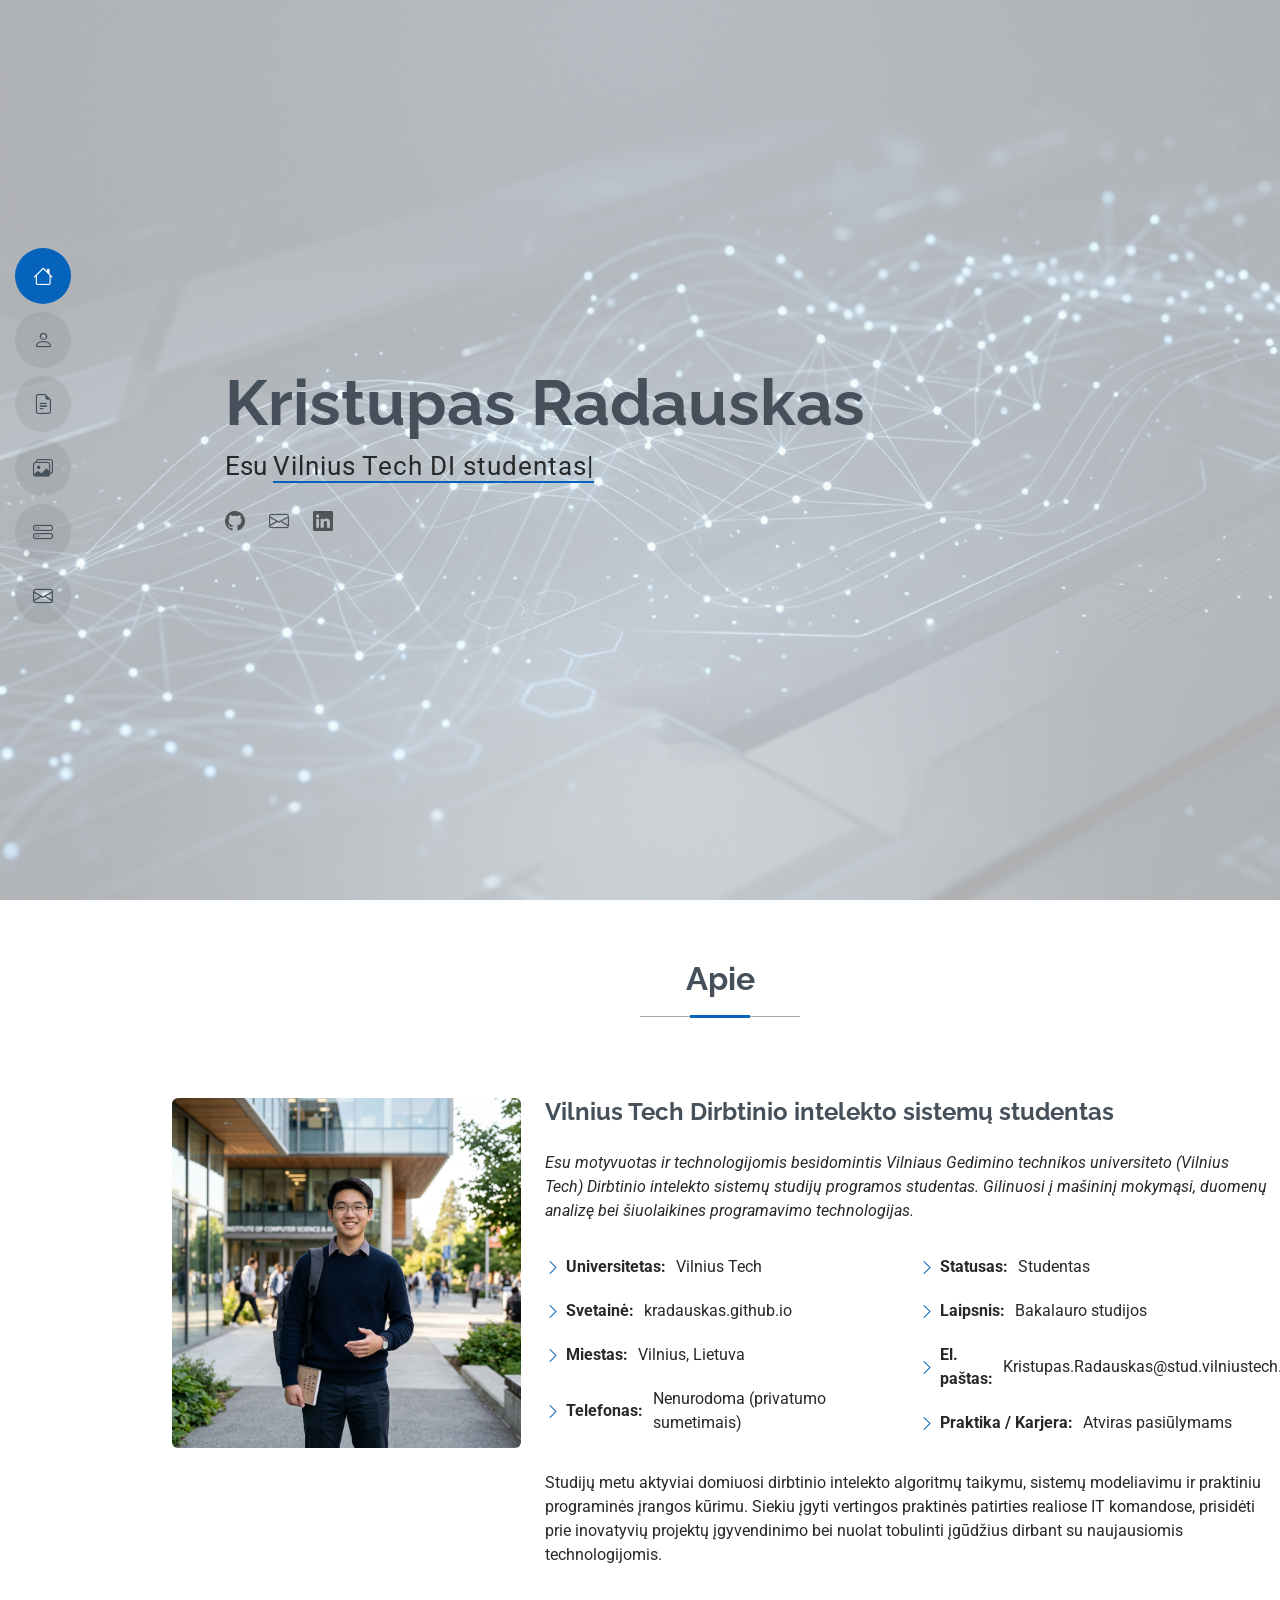
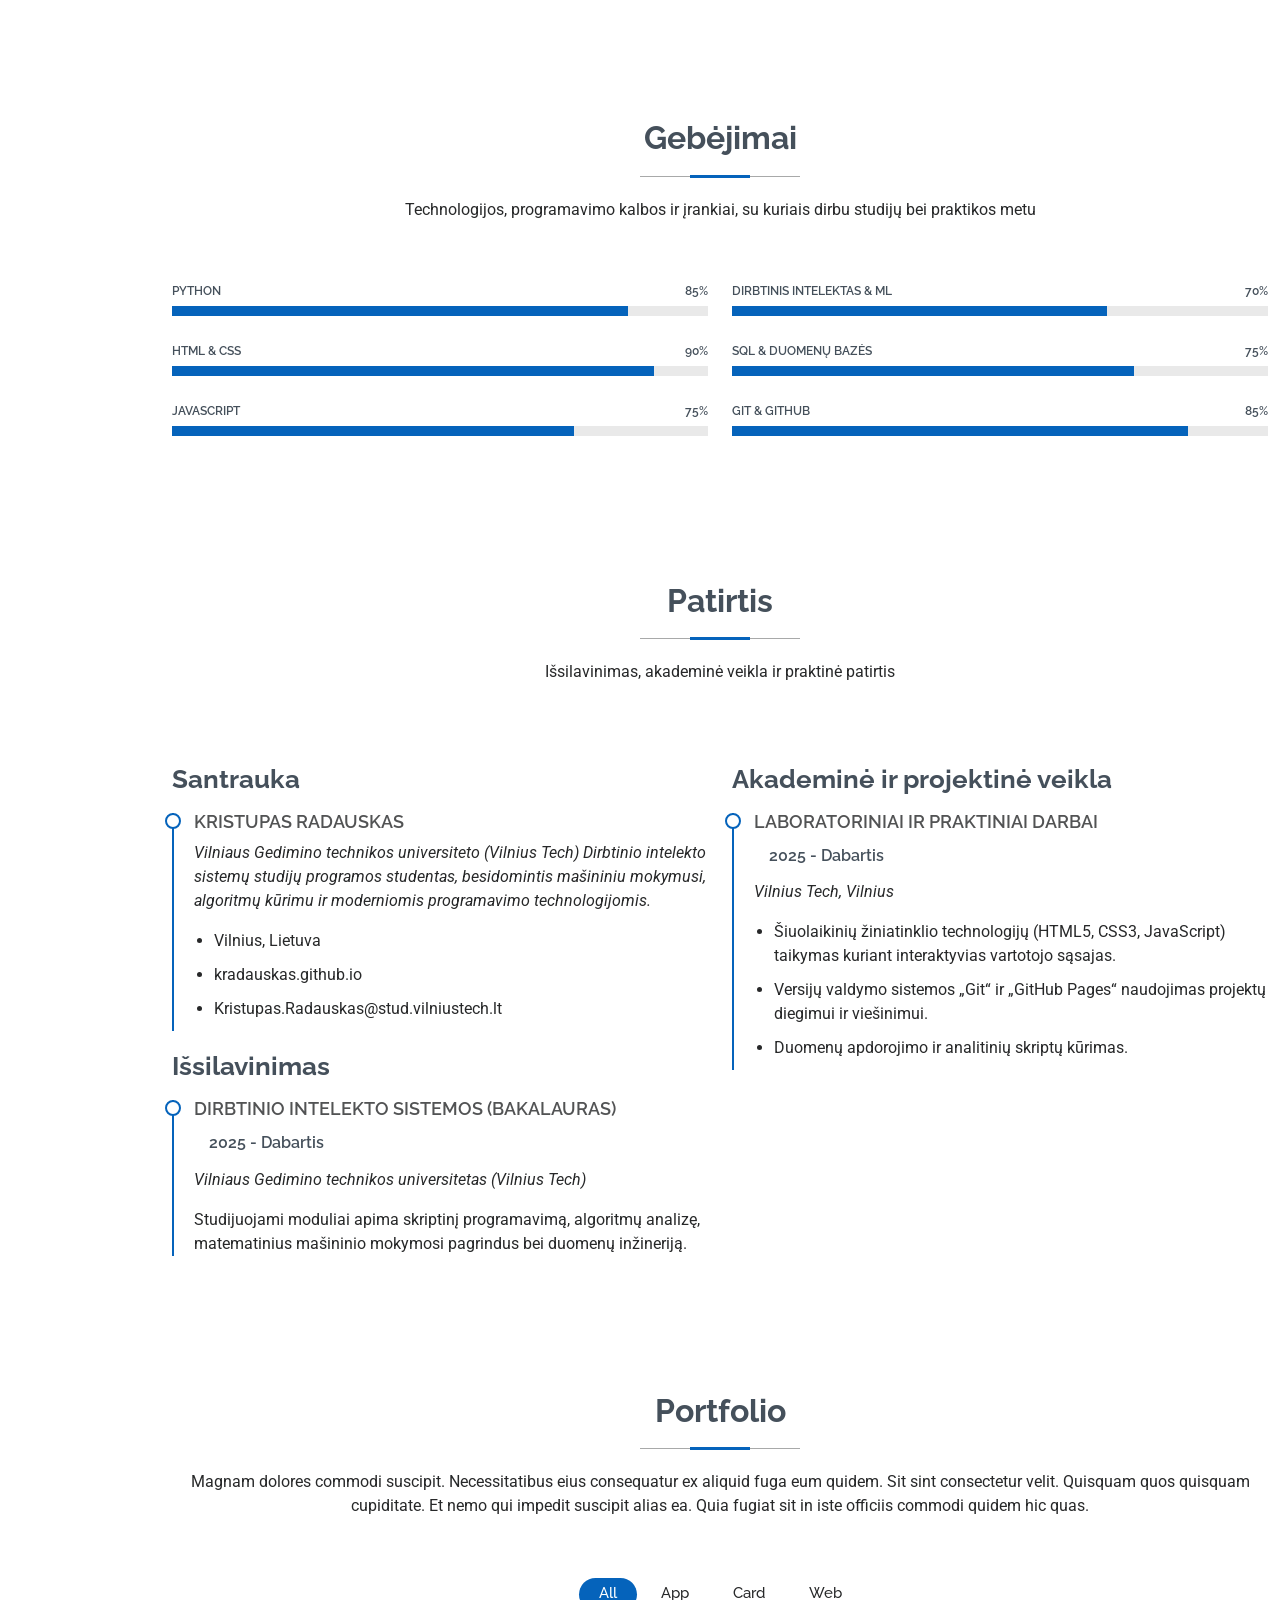
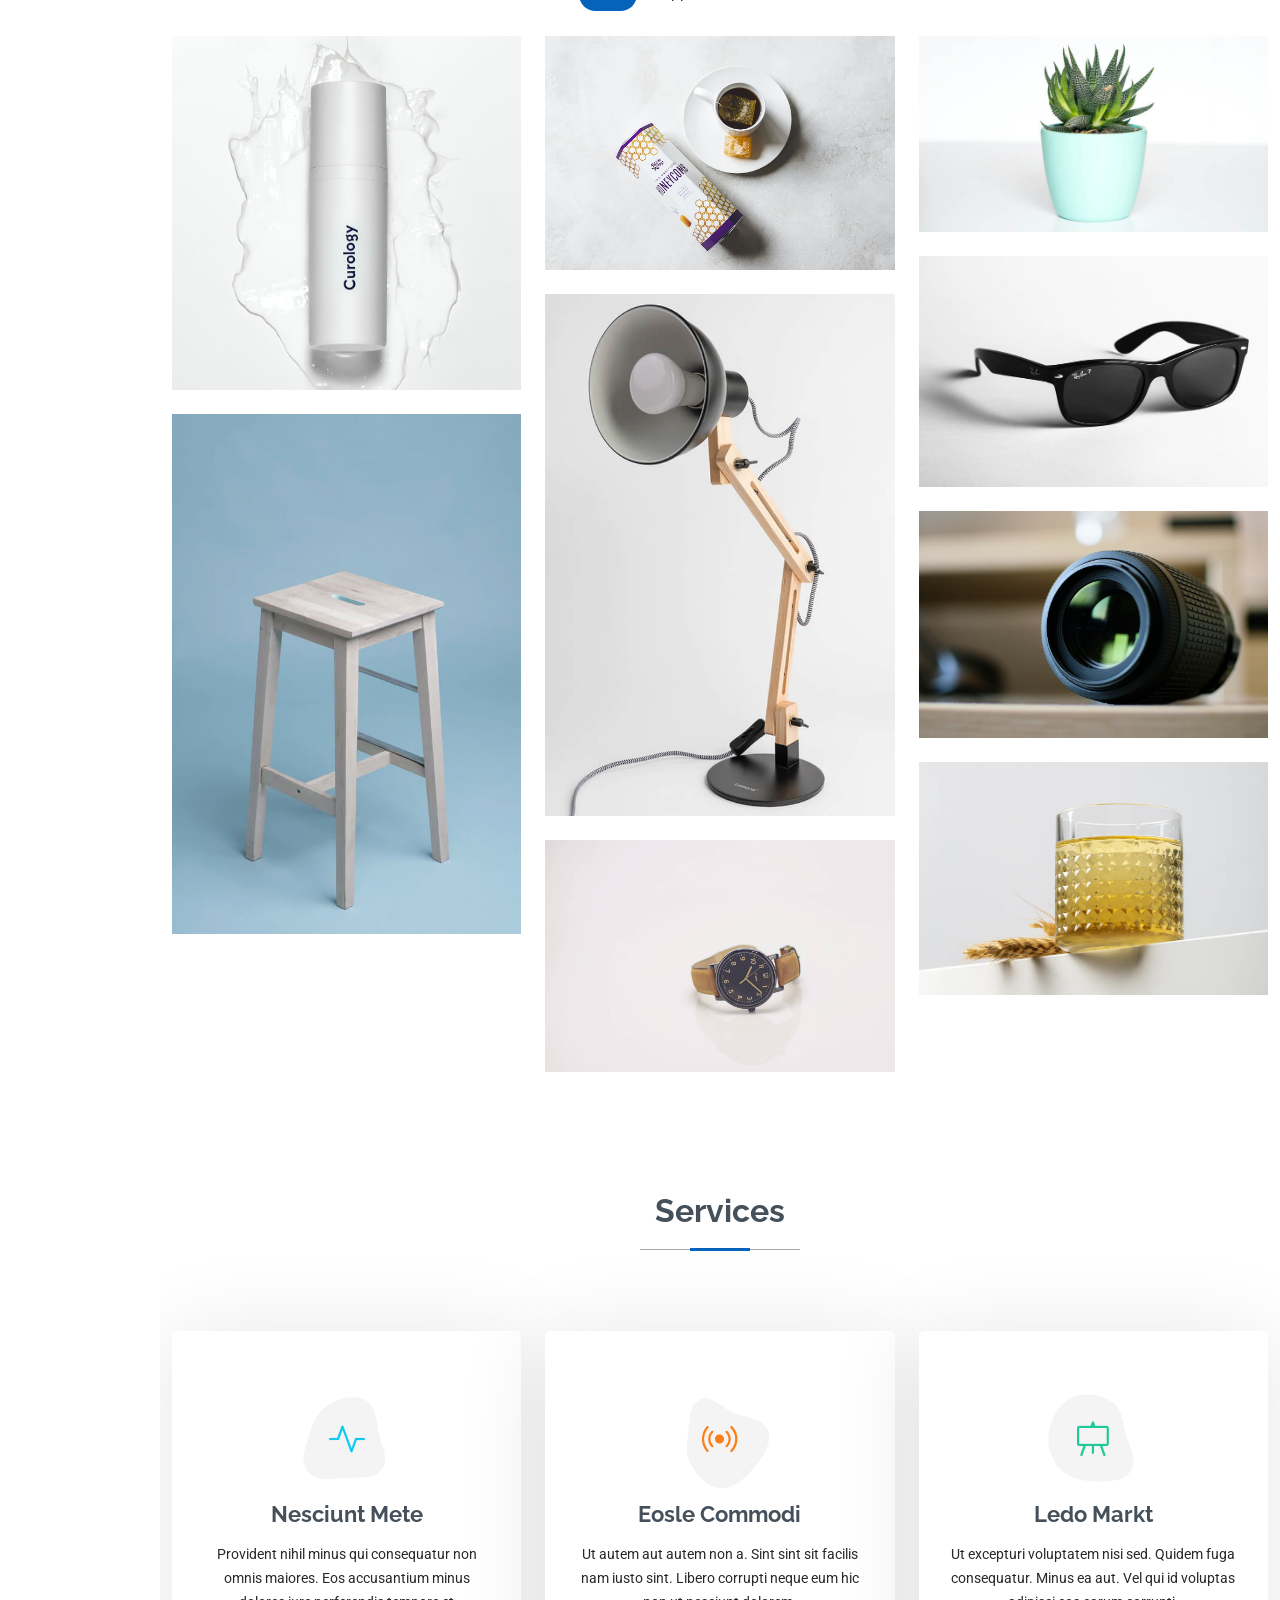
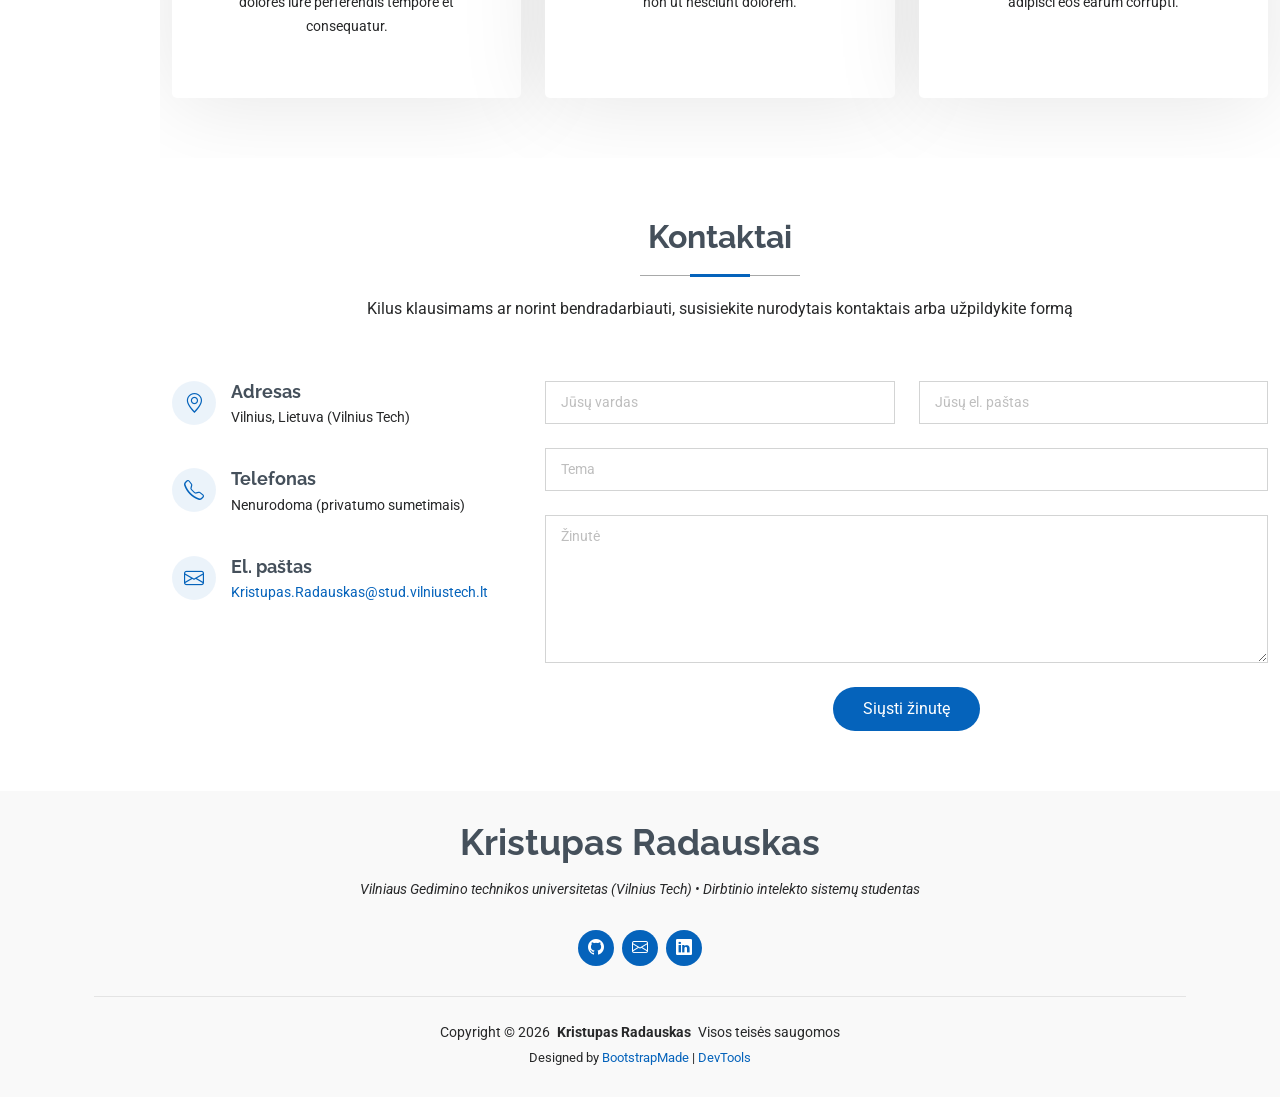
==== commit bade658f: "Atnaujinta kontaktai skiltis ir studiju pradžios metai i 2025" ====
--- a/index.html
+++ b/index.html
@@ -225,7 +225,7 @@
             <h3 class="resume-title">Išsilavinimas</h3>
             <div class="resume-item">
               <h4>Dirbtinio intelekto sistemos (Bakalauras)</h4>
-              <h5>2024 - Dabartis</h5>
+              <h5>2025 - Dabartis</h5>
               <p><em>Vilniaus Gedimino technikos universitetas (Vilnius Tech)</em></p>
               <p>Studijuojami moduliai apima skriptinį programavimą, algoritmų analizę, matematinius mašininio mokymosi pagrindus bei duomenų inžineriją.</p>
             </div><!-- End Resume Item -->
@@ -236,7 +236,7 @@
             <h3 class="resume-title">Akademinė ir projektinė veikla</h3>
             <div class="resume-item">
               <h4>Laboratoriniai ir praktiniai darbai</h4>
-              <h5>2024 - Dabartis</h5>
+              <h5>2025 - Dabartis</h5>
               <p><em>Vilnius Tech, Vilnius</em></p>
               <ul>
                 <li>Šiuolaikinių žiniatinklio technologijų (HTML5, CSS3, JavaScript) taikymas kuriant interaktyvias vartotojo sąsajas.</li>
@@ -441,7 +441,8 @@
 
       <!-- Section Title -->
       <div class="container section-title" data-aos="fade-up">
-        <h2>Contact</h2>
+        <h2>Kontaktai</h2>
+        <p>Kilus klausimams ar norint bendradarbiauti, susisiekite nurodytais kontaktais arba užpildykite formą</p>
       </div><!-- End Section Title -->
 
       <div class="container" data-aos="fade" data-aos-delay="100">
@@ -452,24 +453,24 @@
             <div class="info-item d-flex" data-aos="fade-up" data-aos-delay="200">
               <i class="bi bi-geo-alt flex-shrink-0"></i>
               <div>
-                <h3>Address</h3>
-                <p>A108 Adam Street, New York, NY 535022</p>
+                <h3>Adresas</h3>
+                <p>Vilnius, Lietuva (Vilnius Tech)</p>
               </div>
             </div><!-- End Info Item -->
 
             <div class="info-item d-flex" data-aos="fade-up" data-aos-delay="300">
               <i class="bi bi-telephone flex-shrink-0"></i>
               <div>
-                <h3>Call Us</h3>
-                <p>+1 5589 55488 55</p>
+                <h3>Telefonas</h3>
+                <p>Nenurodoma (privatumo sumetimais)</p>
               </div>
             </div><!-- End Info Item -->
 
             <div class="info-item d-flex" data-aos="fade-up" data-aos-delay="400">
               <i class="bi bi-envelope flex-shrink-0"></i>
               <div>
-                <h3>Email Us</h3>
-                <p>info@example.com</p>
+                <h3>El. paštas</h3>
+                <p><a href="mailto:Kristupas.Radauskas@stud.vilniustech.lt">Kristupas.Radauskas@stud.vilniustech.lt</a></p>
               </div>
             </div><!-- End Info Item -->
 
@@ -480,27 +481,27 @@
               <div class="row gy-4">
 
                 <div class="col-md-6">
-                  <input type="text" name="name" class="form-control" placeholder="Your Name" required="">
+                  <input type="text" name="name" class="form-control" placeholder="Jūsų vardas" required="">
                 </div>
 
                 <div class="col-md-6 ">
-                  <input type="email" class="form-control" name="email" placeholder="Your Email" required="">
+                  <input type="email" class="form-control" name="email" placeholder="Jūsų el. paštas" required="">
                 </div>
 
                 <div class="col-md-12">
-                  <input type="text" class="form-control" name="subject" placeholder="Subject" required="">
+                  <input type="text" class="form-control" name="subject" placeholder="Tema" required="">
                 </div>
 
                 <div class="col-md-12">
-                  <textarea class="form-control" name="message" rows="6" placeholder="Message" required=""></textarea>
+                  <textarea class="form-control" name="message" rows="6" placeholder="Žinutė" required=""></textarea>
                 </div>
 
                 <div class="col-md-12 text-center">
-                  <div class="loading">Loading</div>
+                  <div class="loading">Kraunama...</div>
                   <div class="error-message"></div>
-                  <div class="sent-message">Your message has been sent. Thank you!</div>
-
-                  <button type="submit">Send Message</button>
+                  <div class="sent-message">Jūsų žinutė sėkmingai išsiųsta. Ačiū!</div>
+
+                  <button type="submit">Siųsti žinutę</button>
                 </div>
 
               </div>
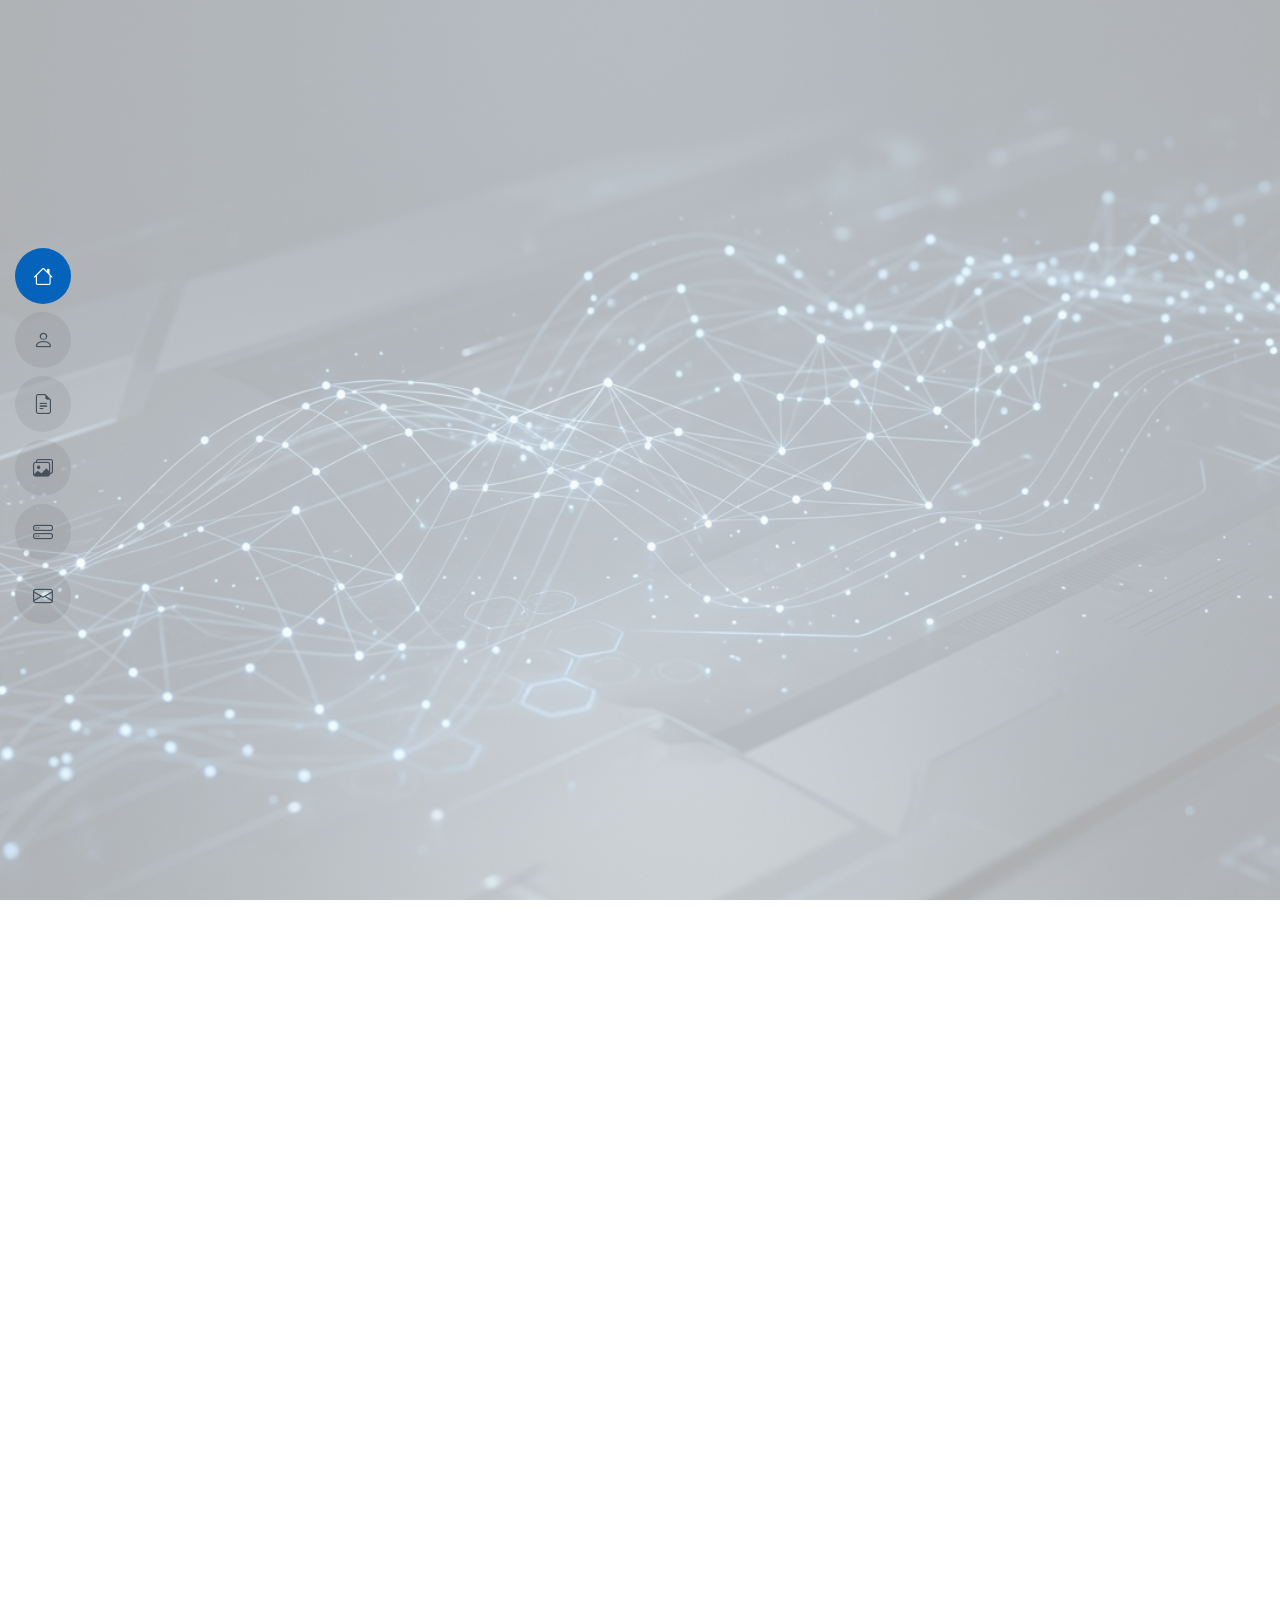
==== commit 056cee08: "Modify CV title and text descriptions Updated title and various text descriptions in the CV." ====
--- a/index.html
+++ b/index.html
@@ -4,7 +4,7 @@
 <head>
   <meta charset="utf-8">
   <meta content="width=device-width, initial-scale=1.0" name="viewport">
-  <title>Mano CV</title>
+  <title>Kristupas Radauskas – CV</title>
   <meta name="description" content="Kristupas Radauskas CV puslapis">
   <meta name="author" content="Kristupas Radauskas">
   <meta content="Kristupas Radauskas, CV, Dirbtinio intelekto sistemos, Vilnius Tech, studentas, portfolio" name="keywords">
@@ -27,14 +27,6 @@
 
   <!-- Main CSS File -->
   <link href="assets/css/main.css" rel="stylesheet">
-
-  <!-- =======================================================
-  * Template Name: MyResume
-  * Template URL: https://bootstrapmade.com/free-html-bootstrap-template-my-resume/
-  * Updated: Jun 29 2024 with Bootstrap v5.3.3
-  * Author: BootstrapMade.com
-  * License: https://bootstrapmade.com/license/
-  ======================================================== -->
 </head>
 
 <body class="index-page">
@@ -61,7 +53,7 @@
     <!-- Hero Section -->
     <section id="hero" class="hero section light-background">
 
-      <img src="assets/img/hero-bg.jpg" alt="Kristupas Radauskas">
+      <img src="assets/img/hero-bg.jpg" alt="Kristupo Radausko fono nuotrauka">
 
       <div class="container" data-aos="zoom-out">
         <div class="row justify-content-center">
@@ -82,16 +74,15 @@
     <!-- About Section -->
     <section id="about" class="about section">
 
-      <!-- Section Title -->
       <div class="container section-title" data-aos="fade-up">
         <h2>Apie</h2>
-      </div><!-- End Section Title -->
+      </div>
 
       <div class="container" data-aos="fade-up" data-aos-delay="100">
 
         <div class="row gy-4 justify-content-center">
           <div class="col-lg-4">
-            <img src="assets/img/profile-img.jpg" class="img-fluid rounded" alt="Kristupas Radauskas nuotrauka">
+            <img src="assets/img/profile-img.jpg" class="img-fluid rounded" alt="Kristupas Radauskas profilio nuotrauka">
           </div>
           <div class="col-lg-8 content">
             <h2>Vilnius Tech Dirbtinio intelekto sistemų studentas</h2>
@@ -127,14 +118,12 @@
     </section><!-- /About Section -->
 
     <!-- Skills Section -->
-    <!-- Skills Section -->
     <section id="skills" class="skills section">
 
-      <!-- Section Title -->
       <div class="container section-title" data-aos="fade-up">
         <h2>Gebėjimai</h2>
         <p>Technologijos, programavimo kalbos ir įrankiai, su kuriais dirbu studijų bei praktikos metu</p>
-      </div><!-- End Section Title -->
+      </div>
 
       <div class="container" data-aos="fade-up" data-aos-delay="100">
 
@@ -147,21 +136,21 @@
               <div class="progress-bar-wrap">
                 <div class="progress-bar" role="progressbar" aria-valuenow="85" aria-valuemin="0" aria-valuemax="100"></div>
               </div>
-            </div><!-- End Skills Item -->
+            </div>
 
             <div class="progress">
               <span class="skill"><span>HTML &amp; CSS</span> <i class="val">90%</i></span>
               <div class="progress-bar-wrap">
                 <div class="progress-bar" role="progressbar" aria-valuenow="90" aria-valuemin="0" aria-valuemax="100"></div>
               </div>
-            </div><!-- End Skills Item -->
+            </div>
 
             <div class="progress">
               <span class="skill"><span>JavaScript</span> <i class="val">75%</i></span>
               <div class="progress-bar-wrap">
                 <div class="progress-bar" role="progressbar" aria-valuenow="75" aria-valuemin="0" aria-valuemax="100"></div>
               </div>
-            </div><!-- End Skills Item -->
+            </div>
 
           </div>
 
@@ -172,21 +161,21 @@
               <div class="progress-bar-wrap">
                 <div class="progress-bar" role="progressbar" aria-valuenow="70" aria-valuemin="0" aria-valuemax="100"></div>
               </div>
-            </div><!-- End Skills Item -->
+            </div>
 
             <div class="progress">
               <span class="skill"><span>SQL &amp; Duomenų bazės</span> <i class="val">75%</i></span>
               <div class="progress-bar-wrap">
                 <div class="progress-bar" role="progressbar" aria-valuenow="75" aria-valuemin="0" aria-valuemax="100"></div>
               </div>
-            </div><!-- End Skills Item -->
+            </div>
 
             <div class="progress">
               <span class="skill"><span>Git &amp; GitHub</span> <i class="val">85%</i></span>
               <div class="progress-bar-wrap">
                 <div class="progress-bar" role="progressbar" aria-valuenow="85" aria-valuemin="0" aria-valuemax="100"></div>
               </div>
-            </div><!-- End Skills Item -->
+            </div>
 
           </div>
 
@@ -199,11 +188,10 @@
     <!-- Resume Section -->
     <section id="resume" class="resume section">
 
-      <!-- Section Title -->
       <div class="container section-title" data-aos="fade-up">
         <h2>Patirtis</h2>
-        <p>Išsilavinimas, akademinė veikla ir praktinė patirtis</p>
-      </div><!-- End Section Title -->
+        <p>Išsilavinimas, inžinerinė veikla ir praktinė patirtis IT srityje</p>
+      </div>
 
       <div class="container">
 
@@ -214,353 +202,41 @@
 
             <div class="resume-item pb-0">
               <h4>Kristupas Radauskas</h4>
-              <p><em>Vilniaus Gedimino technikos universiteto (Vilnius Tech) Dirbtinio intelekto sistemų studijų programos studentas, besidomintis mašininiu mokymusi, algoritmų kūrimu ir moderniomis programavimo technologijomis.</em></p>
+              <p><em>Vilniaus Gedimino technikos universiteto (Vilnius Tech) Dirbtinio intelekto sistemų studijų programos studentas, besidomintis mašininiu mokymusi, duomenų analize, algoritmų kūrimu ir moderniomis žiniatinklio technologijomis.</em></p>
               <ul>
                 <li>Vilnius, Lietuva</li>
                 <li>kradauskas.github.io</li>
                 <li>Kristupas.Radauskas@stud.vilniustech.lt</li>
               </ul>
-            </div><!-- End Resume Item -->
+            </div>
 
             <h3 class="resume-title">Išsilavinimas</h3>
+            <!-- Įrašas 1 -->
             <div class="resume-item">
               <h4>Dirbtinio intelekto sistemos (Bakalauras)</h4>
               <h5>2025 - Dabartis</h5>
               <p><em>Vilniaus Gedimino technikos universitetas (Vilnius Tech)</em></p>
-              <p>Studijuojami moduliai apima skriptinį programavimą, algoritmų analizę, matematinius mašininio mokymosi pagrindus bei duomenų inžineriją.</p>
-            </div><!-- End Resume Item -->
+              <p>Studijuojami moduliai apima procedūrinį ir objektinį programavimą (C, Python), skriptinį programavimą, kompiuterių architektūrą, diskrečiąją matematiką bei inžinerinius skaičiavimus su MATLAB.</p>
+            </div>
 
           </div>
 
           <div class="col-lg-6" data-aos="fade-up" data-aos-delay="200">
-            <h3 class="resume-title">Akademinė ir projektinė veikla</h3>
+            <h3 class="resume-title">Praktinė patirtis ir projektai</h3>
+            
+            <!-- Įrašas 2 -->
             <div class="resume-item">
-              <h4>Laboratoriniai ir praktiniai darbai</h4>
+              <h4>Mokslinė ir laboratorinė inžinerinė veikla</h4>
               <h5>2025 - Dabartis</h5>
               <p><em>Vilnius Tech, Vilnius</em></p>
               <ul>
-                <li>Šiuolaikinių žiniatinklio technologijų (HTML5, CSS3, JavaScript) taikymas kuriant interaktyvias vartotojo sąsajas.</li>
-                <li>Versijų valdymo sistemos „Git“ ir „GitHub Pages“ naudojimas projektų diegimui ir viešinimui.</li>
-                <li>Duomenų apdorojimo ir analitinių skriptų kūrimas.</li>
+                <li>Matematinių modelių realizavimas ir duomenų vizualizavimas taikant MATLAB skaitinius metodus.</li>
+                <li>Žiniatinklio sistemų kūrimas pasitelkiant HTML5, modernų CSS (Bootstrap) bei JavaScript.</li>
+                <li>Versijų valdymo sistemų „Git“ ir „GitHub Pages“ automatizavimas bei diegimas.</li>
               </ul>
-            </div><!-- End Resume Item -->
-
-          </div>
-
-        </div>
-
-      </div>
-
-    </section><!-- /Resume Section -->
-
-    <!-- Portfolio Section -->
-    <section id="portfolio" class="portfolio section">
-
-      <!-- Section Title -->
-      <div class="container section-title" data-aos="fade-up">
-        <h2>Portfolio</h2>
-        <p>Magnam dolores commodi suscipit. Necessitatibus eius consequatur ex aliquid fuga eum quidem. Sit sint consectetur velit. Quisquam quos quisquam cupiditate. Et nemo qui impedit suscipit alias ea. Quia fugiat sit in iste officiis commodi quidem hic quas.</p>
-      </div><!-- End Section Title -->
-
-      <div class="container">
-
-        <div class="isotope-layout" data-default-filter="*" data-layout="masonry" data-sort="original-order">
-
-          <ul class="portfolio-filters isotope-filters" data-aos="fade-up" data-aos-delay="100">
-            <li data-filter="*" class="filter-active">All</li>
-            <li data-filter=".filter-app">App</li>
-            <li data-filter=".filter-product">Card</li>
-            <li data-filter=".filter-branding">Web</li>
-          </ul><!-- End Portfolio Filters -->
-
-          <div class="row gy-4 isotope-container" data-aos="fade-up" data-aos-delay="200">
-
-            <div class="col-lg-4 col-md-6 portfolio-item isotope-item filter-app">
-              <img src="assets/img/masonry-portfolio/masonry-portfolio-1.jpg" class="img-fluid" alt="">
-              <div class="portfolio-info">
-                <h4>App 1</h4>
-                <p>Lorem ipsum, dolor sit</p>
-                <a href="assets/img/masonry-portfolio/masonry-portfolio-1.jpg" title="App 1" data-gallery="portfolio-gallery-app" class="glightbox preview-link"><i class="bi bi-zoom-in"></i></a>
-                <a href="" title="More Details" class="details-link"><i class="bi bi-link-45deg"></i></a>
-              </div>
-            </div><!-- End Portfolio Item -->
-
-            <div class="col-lg-4 col-md-6 portfolio-item isotope-item filter-product">
-              <img src="assets/img/masonry-portfolio/masonry-portfolio-2.jpg" class="img-fluid" alt="">
-              <div class="portfolio-info">
-                <h4>Product 1</h4>
-                <p>Lorem ipsum, dolor sit</p>
-                <a href="assets/img/masonry-portfolio/masonry-portfolio-2.jpg" title="Product 1" data-gallery="portfolio-gallery-product" class="glightbox preview-link"><i class="bi bi-zoom-in"></i></a>
-                <a href="" title="More Details" class="details-link"><i class="bi bi-link-45deg"></i></a>
-              </div>
-            </div><!-- End Portfolio Item -->
-
-            <div class="col-lg-4 col-md-6 portfolio-item isotope-item filter-branding">
-              <img src="assets/img/masonry-portfolio/masonry-portfolio-3.jpg" class="img-fluid" alt="">
-              <div class="portfolio-info">
-                <h4>Branding 1</h4>
-                <p>Lorem ipsum, dolor sit</p>
-                <a href="assets/img/masonry-portfolio/masonry-portfolio-3.jpg" title="Branding 1" data-gallery="portfolio-gallery-branding" class="glightbox preview-link"><i class="bi bi-zoom-in"></i></a>
-                <a href="" title="More Details" class="details-link"><i class="bi bi-link-45deg"></i></a>
-              </div>
-            </div><!-- End Portfolio Item -->
-
-            <div class="col-lg-4 col-md-6 portfolio-item isotope-item filter-app">
-              <img src="assets/img/masonry-portfolio/masonry-portfolio-4.jpg" class="img-fluid" alt="">
-              <div class="portfolio-info">
-                <h4>App 2</h4>
-                <p>Lorem ipsum, dolor sit</p>
-                <a href="assets/img/masonry-portfolio/masonry-portfolio-4.jpg" title="App 2" data-gallery="portfolio-gallery-app" class="glightbox preview-link"><i class="bi bi-zoom-in"></i></a>
-                <a href="" title="More Details" class="details-link"><i class="bi bi-link-45deg"></i></a>
-              </div>
-            </div><!-- End Portfolio Item -->
-
-            <div class="col-lg-4 col-md-6 portfolio-item isotope-item filter-product">
-              <img src="assets/img/masonry-portfolio/masonry-portfolio-5.jpg" class="img-fluid" alt="">
-              <div class="portfolio-info">
-                <h4>Product 2</h4>
-                <p>Lorem ipsum, dolor sit</p>
-                <a href="assets/img/masonry-portfolio/masonry-portfolio-5.jpg" title="Product 2" data-gallery="portfolio-gallery-product" class="glightbox preview-link"><i class="bi bi-zoom-in"></i></a>
-                <a href="" title="More Details" class="details-link"><i class="bi bi-link-45deg"></i></a>
-              </div>
-            </div><!-- End Portfolio Item -->
-
-            <div class="col-lg-4 col-md-6 portfolio-item isotope-item filter-branding">
-              <img src="assets/img/masonry-portfolio/masonry-portfolio-6.jpg" class="img-fluid" alt="">
-              <div class="portfolio-info">
-                <h4>Branding 2</h4>
-                <p>Lorem ipsum, dolor sit</p>
-                <a href="assets/img/masonry-portfolio/masonry-portfolio-6.jpg" title="Branding 2" data-gallery="portfolio-gallery-branding" class="glightbox preview-link"><i class="bi bi-zoom-in"></i></a>
-                <a href="" title="More Details" class="details-link"><i class="bi bi-link-45deg"></i></a>
-              </div>
-            </div><!-- End Portfolio Item -->
-
-            <div class="col-lg-4 col-md-6 portfolio-item isotope-item filter-app">
-              <img src="assets/img/masonry-portfolio/masonry-portfolio-7.jpg" class="img-fluid" alt="">
-              <div class="portfolio-info">
-                <h4>App 3</h4>
-                <p>Lorem ipsum, dolor sit</p>
-                <a href="assets/img/masonry-portfolio/masonry-portfolio-7.jpg" title="App 3" data-gallery="portfolio-gallery-app" class="glightbox preview-link"><i class="bi bi-zoom-in"></i></a>
-                <a href="" title="More Details" class="details-link"><i class="bi bi-link-45deg"></i></a>
-              </div>
-            </div><!-- End Portfolio Item -->
-
-            <div class="col-lg-4 col-md-6 portfolio-item isotope-item filter-product">
-              <img src="assets/img/masonry-portfolio/masonry-portfolio-8.jpg" class="img-fluid" alt="">
-              <div class="portfolio-info">
-                <h4>Product 3</h4>
-                <p>Lorem ipsum, dolor sit</p>
-                <a href="assets/img/masonry-portfolio/masonry-portfolio-8.jpg" title="Product 3" data-gallery="portfolio-gallery-product" class="glightbox preview-link"><i class="bi bi-zoom-in"></i></a>
-                <a href="" title="More Details" class="details-link"><i class="bi bi-link-45deg"></i></a>
-              </div>
-            </div><!-- End Portfolio Item -->
-
-            <div class="col-lg-4 col-md-6 portfolio-item isotope-item filter-branding">
-              <img src="assets/img/masonry-portfolio/masonry-portfolio-9.jpg" class="img-fluid" alt="">
-              <div class="portfolio-info">
-                <h4>Branding 3</h4>
-                <p>Lorem ipsum, dolor sit</p>
-                <a href="assets/img/masonry-portfolio/masonry-portfolio-9.jpg" title="Branding 2" data-gallery="portfolio-gallery-branding" class="glightbox preview-link"><i class="bi bi-zoom-in"></i></a>
-                <a href="" title="More Details" class="details-link"><i class="bi bi-link-45deg"></i></a>
-              </div>
-            </div><!-- End Portfolio Item -->
-
-          </div><!-- End Portfolio Container -->
-
-        </div>
-
-      </div>
-
-    </section><!-- /Portfolio Section -->
-
-    <!-- Services Section -->
-    <section id="services" class="services section">
-
-      <!-- Section Title -->
-      <div class="container section-title" data-aos="fade-up">
-        <h2>Services</h2>
-      </div><!-- End Section Title -->
-
-      <div class="container">
-
-        <div class="row gy-4">
-
-          <div class="col-lg-4 col-md-6" data-aos="fade-up" data-aos-delay="100">
-            <div class="service-item item-cyan position-relative">
-              <div class="icon">
-                <svg width="100" height="100" viewBox="0 0 600 600" xmlns="http://www.w3.org/2000/svg">
-                  <path stroke="none" stroke-width="0" fill="#f5f5f5" d="M300,521.0016835830174C376.1290562159157,517.8887921683347,466.0731472004068,529.7835943286574,510.70327084640275,468.03025145048787C554.3714126377745,407.6079735673963,508.03601936045806,328.9844924480964,491.2728898941984,256.3432110539036C474.5976632858925,184.082847569629,479.9380746630129,96.60480741107993,416.23090153303,58.64404602377083C348.86323505073057,18.502131276798302,261.93793281208167,40.57373210992963,193.5410806939664,78.93577620505333C130.42746243093433,114.334589627462,98.30271207620316,179.96522072025542,76.75703585869454,249.04625023123273C51.97151888228291,328.5150500222984,13.704378332031375,421.85034740162234,66.52175969318436,486.19268352777647C119.04800174914682,550.1803526380478,217.28368757567262,524.383925680826,300,521.0016835830174"></path>
-                </svg>
-                <i class="bi bi-activity"></i>
-              </div>
-              <a href="#" class="stretched-link">
-                <h3>Nesciunt Mete</h3>
-              </a>
-              <p>Provident nihil minus qui consequatur non omnis maiores. Eos accusantium minus dolores iure perferendis tempore et consequatur.</p>
-            </div>
-          </div><!-- End Service Item -->
-
-          <div class="col-lg-4 col-md-6" data-aos="fade-up" data-aos-delay="200">
-            <div class="service-item item-orange position-relative">
-              <div class="icon">
-                <svg width="100" height="100" viewBox="0 0 600 600" xmlns="http://www.w3.org/2000/svg">
-                  <path stroke="none" stroke-width="0" fill="#f5f5f5" d="M300,582.0697525312426C382.5290701553225,586.8405444964366,449.9789794690241,525.3245884688669,502.5850820975895,461.55621195738473C556.606425686781,396.0723002908107,615.8543463187945,314.28637112970534,586.6730223649479,234.56875336149918C558.9533121215079,158.8439757836574,454.9685369536778,164.00468322053177,381.49747125262974,130.76875717737553C312.15926192815925,99.40240125094834,248.97055460311594,18.661163978235184,179.8680185752513,50.54337015887873C110.5421016452524,82.52863877960104,119.82277516462835,180.83849132639028,109.12597500060166,256.43424936330496C100.08760227029461,320.3096726198365,92.17705696193138,384.0621239912766,124.79988738764834,439.7174275375508C164.83382741302287,508.01625554203684,220.96474134820875,577.5009287672846,300,582.0697525312426"></path>
-                </svg>
-                <i class="bi bi-broadcast"></i>
-              </div>
-              <a href="#" class="stretched-link">
-                <h3>Eosle Commodi</h3>
-              </a>
-              <p>Ut autem aut autem non a. Sint sint sit facilis nam iusto sint. Libero corrupti neque eum hic non ut nesciunt dolorem.</p>
-            </div>
-          </div><!-- End Service Item -->
-
-          <div class="col-lg-4 col-md-6" data-aos="fade-up" data-aos-delay="300">
-            <div class="service-item item-teal position-relative">
-              <div class="icon">
-                <svg width="100" height="100" viewBox="0 0 600 600" xmlns="http://www.w3.org/2000/svg">
-                  <path stroke="none" stroke-width="0" fill="#f5f5f5" d="M300,541.5067337569781C382.14930387511276,545.0595476570109,479.8736841581634,548.3450877840088,526.4010558755058,480.5488172755941C571.5218469581645,414.80211281144784,517.5187510058486,332.0715597781072,496.52539010469104,255.14436215662573C477.37192572678356,184.95920475031193,473.57363656557914,105.61284051026155,413.0603344069578,65.22779650032875C343.27470386102294,18.654635553484475,251.2091493199835,5.337323636656869,175.0934190732945,40.62881213300186C97.87086631185822,76.43348514350839,51.98124368387456,156.15599469081315,36.44837278890362,239.84606092416172C21.716077023791087,319.22268207091537,43.775223500013084,401.1760424656574,96.891909868211,461.97329694683043C147.22146801428983,519.5804099606455,223.5754009179313,538.201503339737,300,541.5067337569781"></path>
-                </svg>
-                <i class="bi bi-easel"></i>
-              </div>
-              <a href="#" class="stretched-link">
-                <h3>Ledo Markt</h3>
-              </a>
-              <p>Ut excepturi voluptatem nisi sed. Quidem fuga consequatur. Minus ea aut. Vel qui id voluptas adipisci eos earum corrupti.</p>
-            </div>
-          </div><!-- End Service Item -->
-
-        </div>
-
-      </div>
-
-    </section><!-- /Services Section -->
-
-    <!-- Contact Section -->
-    <section id="contact" class="contact section">
-
-      <!-- Section Title -->
-      <div class="container section-title" data-aos="fade-up">
-        <h2>Kontaktai</h2>
-        <p>Kilus klausimams ar norint bendradarbiauti, susisiekite nurodytais kontaktais arba užpildykite formą</p>
-      </div><!-- End Section Title -->
-
-      <div class="container" data-aos="fade" data-aos-delay="100">
-
-        <div class="row gy-4">
-
-          <div class="col-lg-4">
-            <div class="info-item d-flex" data-aos="fade-up" data-aos-delay="200">
-              <i class="bi bi-geo-alt flex-shrink-0"></i>
-              <div>
-                <h3>Adresas</h3>
-                <p>Vilnius, Lietuva (Vilnius Tech)</p>
-              </div>
-            </div><!-- End Info Item -->
-
-            <div class="info-item d-flex" data-aos="fade-up" data-aos-delay="300">
-              <i class="bi bi-telephone flex-shrink-0"></i>
-              <div>
-                <h3>Telefonas</h3>
-                <p>Nenurodoma (privatumo sumetimais)</p>
-              </div>
-            </div><!-- End Info Item -->
-
-            <div class="info-item d-flex" data-aos="fade-up" data-aos-delay="400">
-              <i class="bi bi-envelope flex-shrink-0"></i>
-              <div>
-                <h3>El. paštas</h3>
-                <p><a href="mailto:Kristupas.Radauskas@stud.vilniustech.lt">Kristupas.Radauskas@stud.vilniustech.lt</a></p>
-              </div>
-            </div><!-- End Info Item -->
-
-          </div>
-
-          <div class="col-lg-8">
-            <form action="forms/contact.php" method="post" class="php-email-form" data-aos="fade-up" data-aos-delay="200">
-              <div class="row gy-4">
-
-                <div class="col-md-6">
-                  <input type="text" name="name" class="form-control" placeholder="Jūsų vardas" required="">
-                </div>
-
-                <div class="col-md-6 ">
-                  <input type="email" class="form-control" name="email" placeholder="Jūsų el. paštas" required="">
-                </div>
-
-                <div class="col-md-12">
-                  <input type="text" class="form-control" name="subject" placeholder="Tema" required="">
-                </div>
-
-                <div class="col-md-12">
-                  <textarea class="form-control" name="message" rows="6" placeholder="Žinutė" required=""></textarea>
-                </div>
-
-                <div class="col-md-12 text-center">
-                  <div class="loading">Kraunama...</div>
-                  <div class="error-message"></div>
-                  <div class="sent-message">Jūsų žinutė sėkmingai išsiųsta. Ačiū!</div>
-
-                  <button type="submit">Siųsti žinutę</button>
-                </div>
-
-              </div>
-            </form>
-          </div><!-- End Contact Form -->
-
-        </div>
-
-      </div>
-
-    </section><!-- /Contact Section -->
-
-  </main>
-
-  <footer id="footer" class="footer position-relative light-background">
-    <div class="container">
-      <h3 class="sitename">Kristupas Radauskas</h3>
-      <p>Vilniaus Gedimino technikos universitetas (Vilnius Tech) &bull; Dirbtinio intelekto sistemų studentas</p>
-      <div class="social-links d-flex justify-content-center">
-        <a href="https://github.com/kradauskas" target="_blank" title="GitHub"><i class="bi bi-github"></i></a>
-        <a href="mailto:Kristupas.Radauskas@stud.vilniustech.lt" title="El. paštas"><i class="bi bi-envelope"></i></a>
-        <a href="https://www.linkedin.com" target="_blank" title="LinkedIn"><i class="bi bi-linkedin"></i></a>
-      </div>
-      <div class="container">
-        <div class="copyright">
-          <span>Copyright &copy; 2026</span> <strong class="px-1 sitename">Kristupas Radauskas</strong> <span>Visos teisės saugomos</span>
-        </div>
-        <div class="credits">
-          <!-- All the links in the footer should remain intact. -->
-          <!-- You can delete the links only if you've purchased the pro version. -->
-          <!-- Licensing information: https://bootstrapmade.com/license/ -->
-          <!-- Purchase the pro version with working PHP/AJAX contact form: [buy-url] -->
-          Designed by <a href="https://bootstrapmade.com/">BootstrapMade</a> | <a href="https://bootstrapmade.com/tools/">DevTools</a>
-        </div>
-      </div>
-    </div>
-  </footer>
-
-  <!-- Scroll Top -->
-  <a href="#" id="scroll-top" class="scroll-top d-flex align-items-center justify-content-center"><i class="bi bi-arrow-up-short"></i></a>
-
-  <!-- Preloader -->
-  <div id="preloader"></div>
-
-  <!-- Vendor JS Files -->
-  <script src="assets/vendor/bootstrap/js/bootstrap.bundle.min.js"></script>
-  <script src="assets/vendor/php-email-form/validate.js"></script>
-  <script src="assets/vendor/aos/aos.js"></script>
-  <script src="assets/vendor/typed.js/typed.umd.js"></script>
-  <script src="assets/vendor/purecounter/purecounter_vanilla.js"></script>
-  <script src="assets/vendor/waypoints/noframework.waypoints.js"></script>
-  <script src="assets/vendor/glightbox/js/glightbox.min.js"></script>
-  <script src="assets/vendor/imagesloaded/imagesloaded.pkgd.min.js"></script>
-  <script src="assets/vendor/isotope-layout/isotope.pkgd.min.js"></script>
-  <script src="assets/vendor/swiper/swiper-bundle.min.js"></script>
-
-  <!-- Main JS File -->
-  <script src="assets/js/main.js"></script>
-
-</body>
-
-</html>+            </div>
+
+            <!-- Įrašas 3 -->
+            <div class="resume-item">
+              <h4>Web sprendimų kūrimas ir individuali veikla</h4>
+              <h5>2025 - Dabartis</h5>
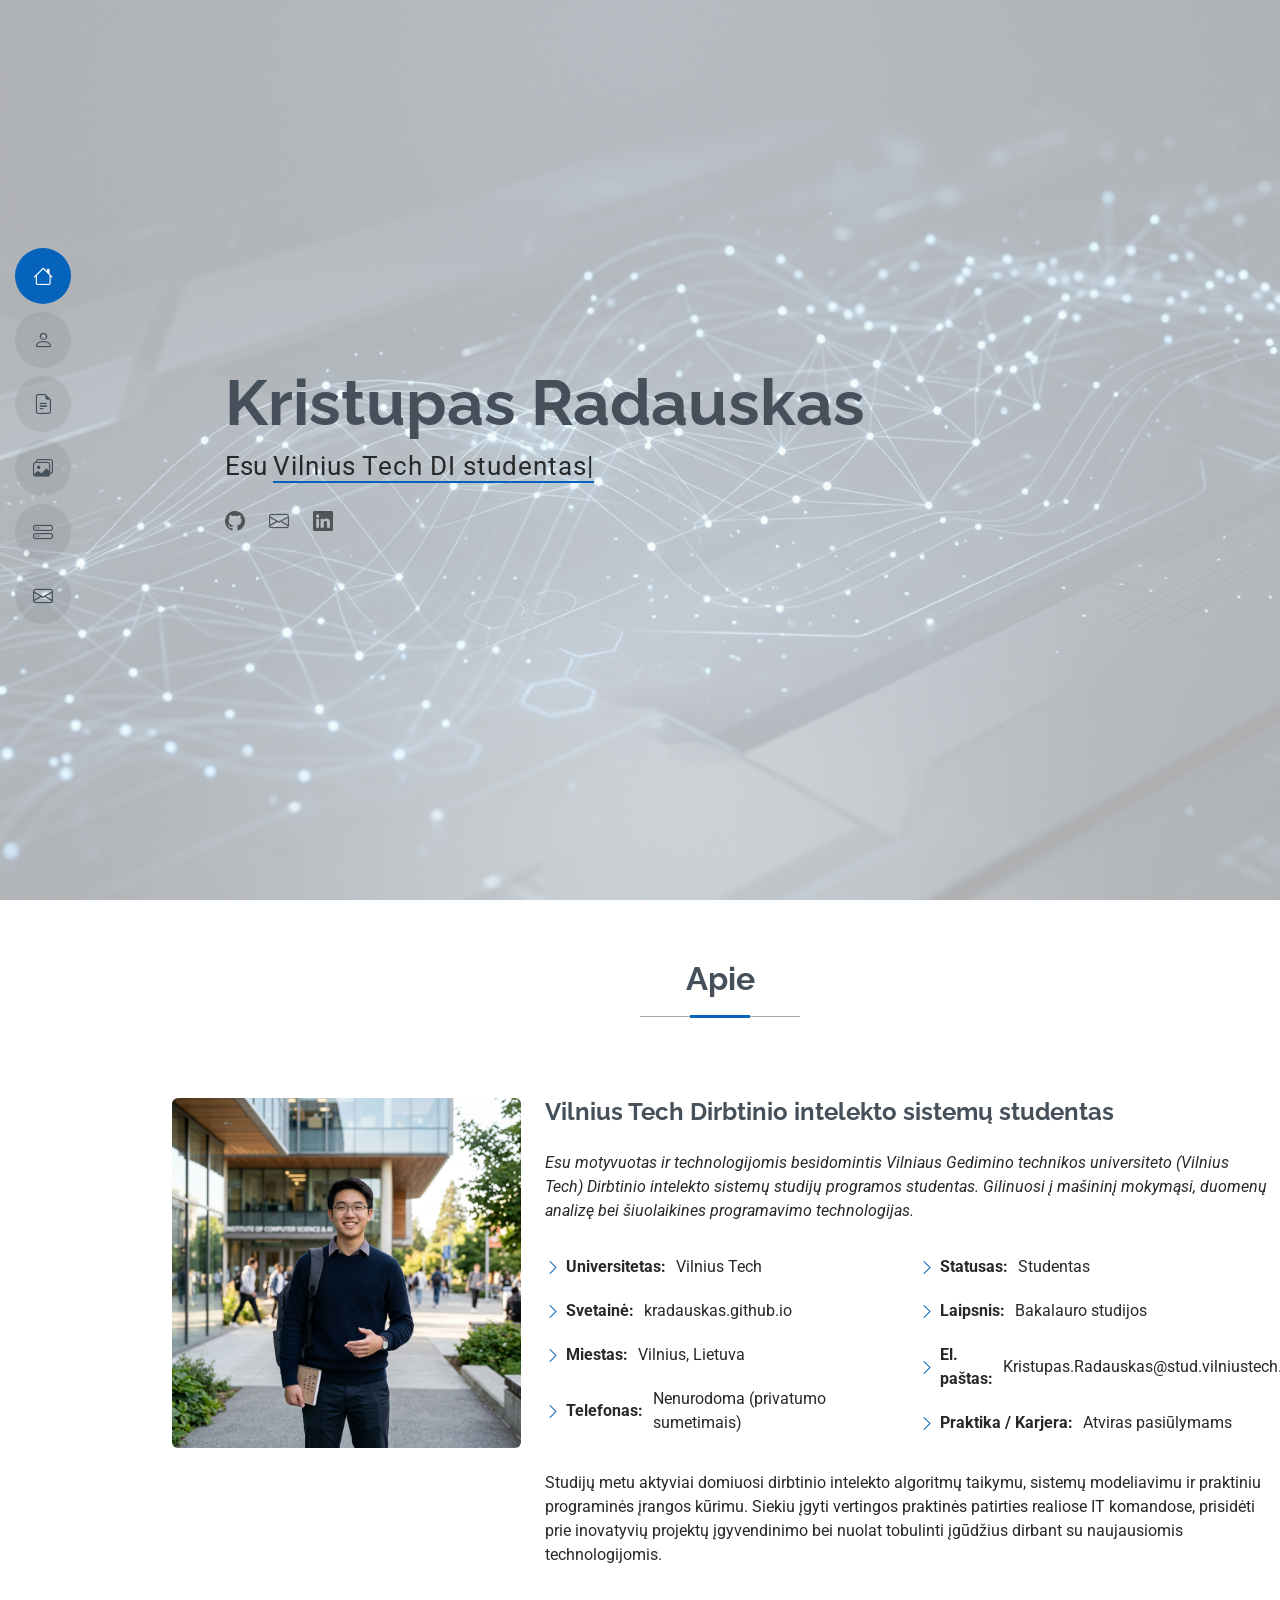
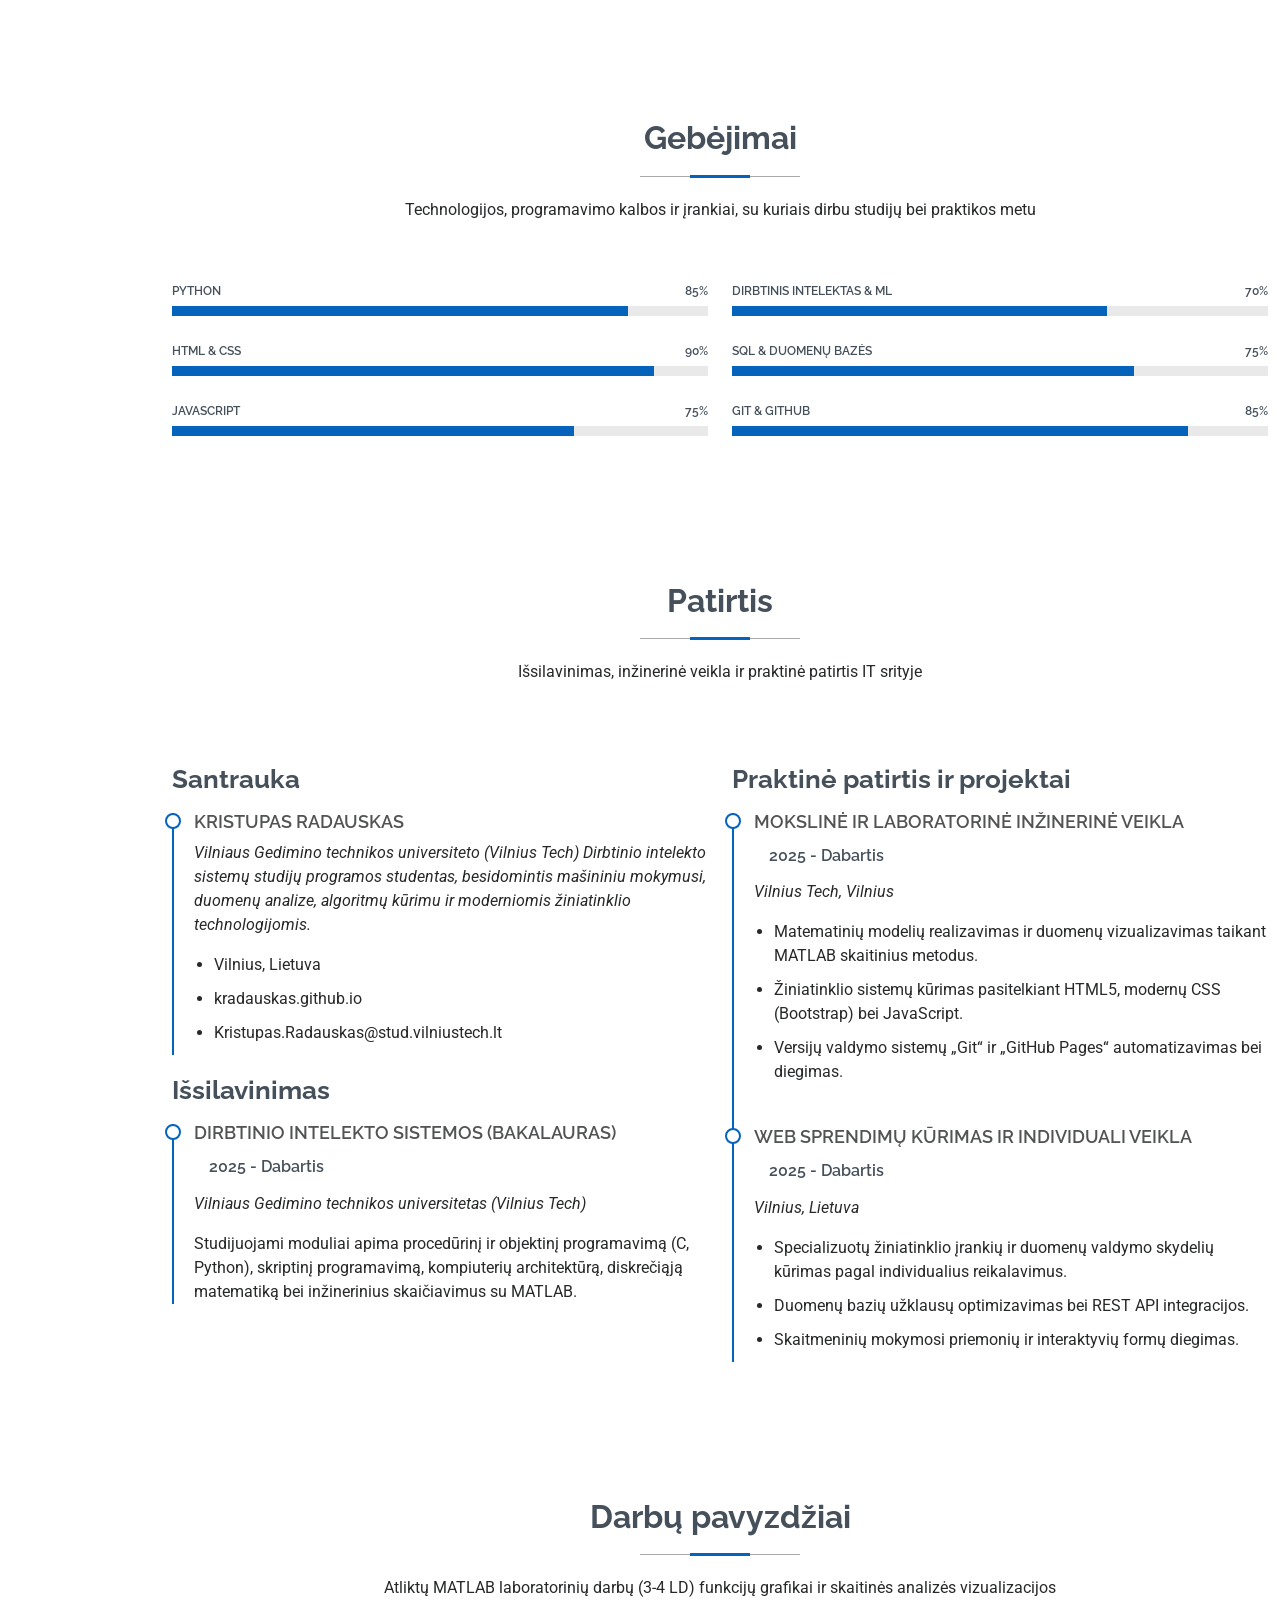
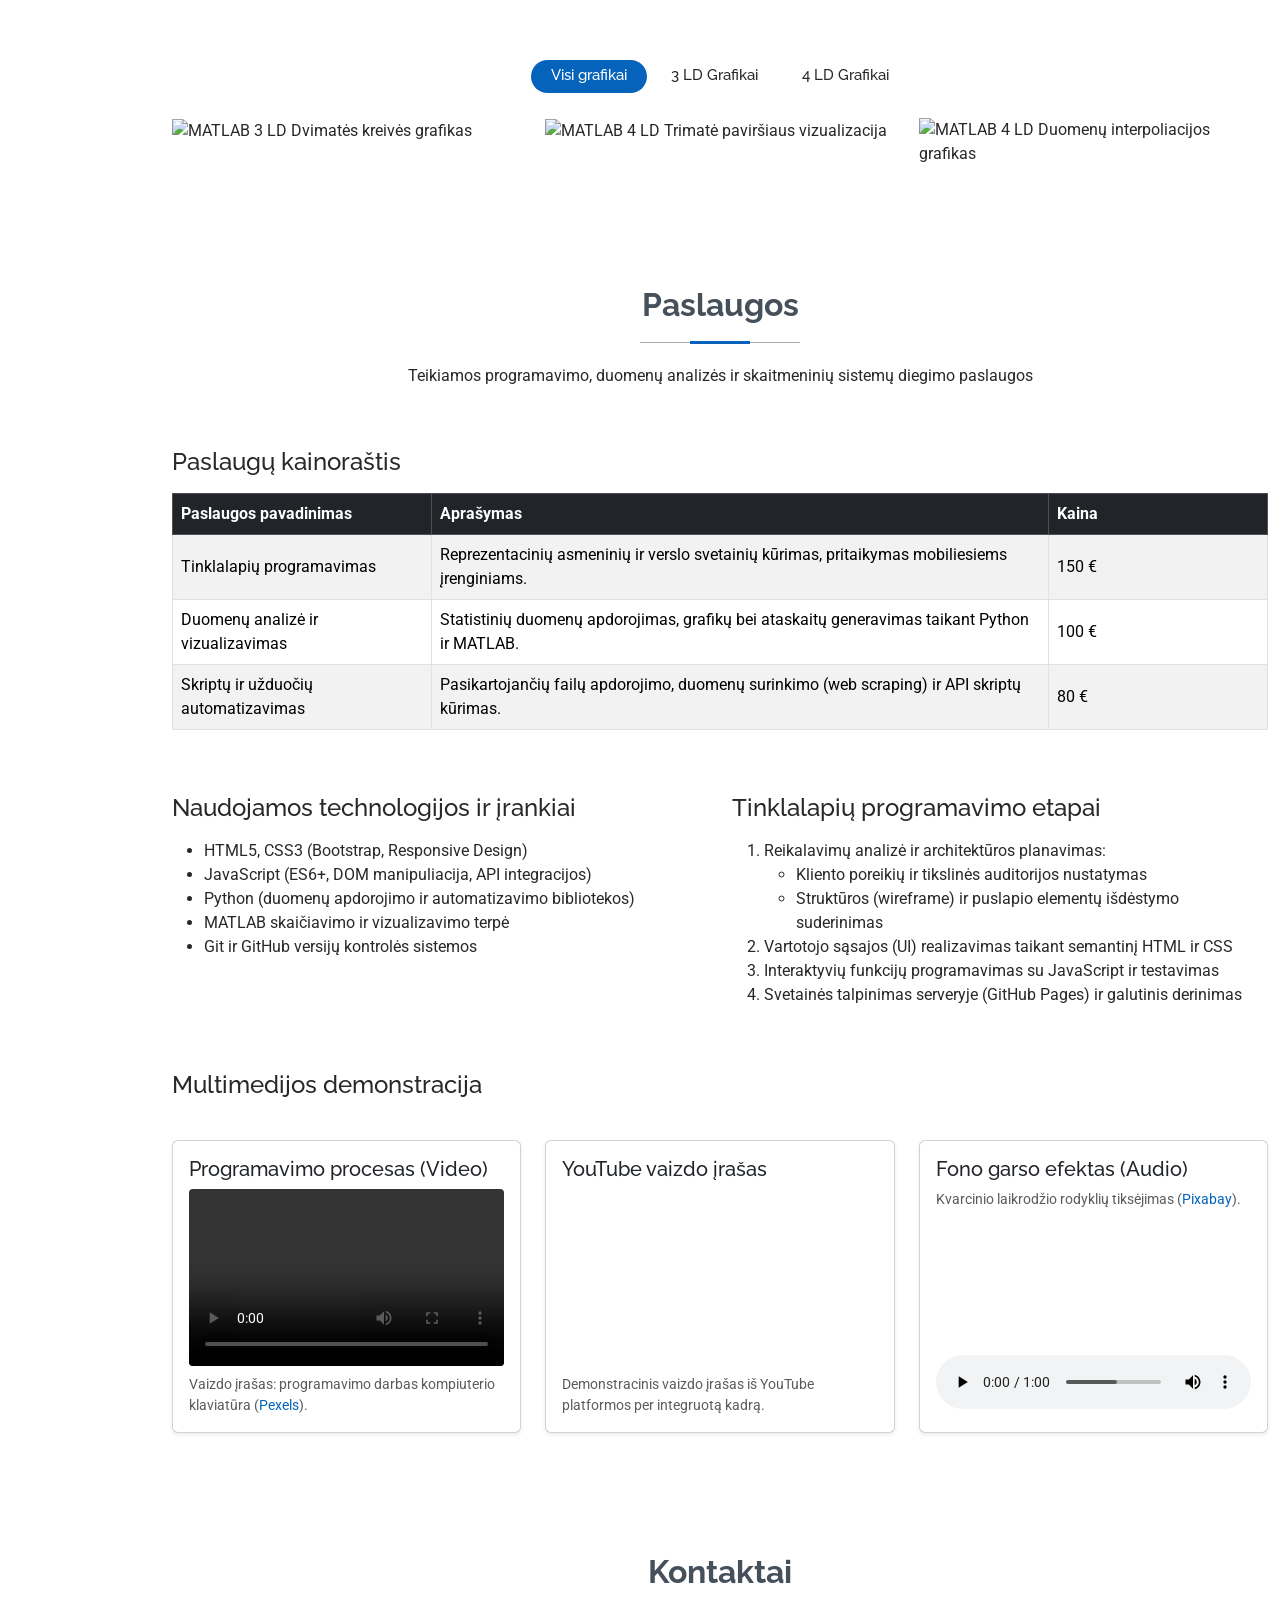
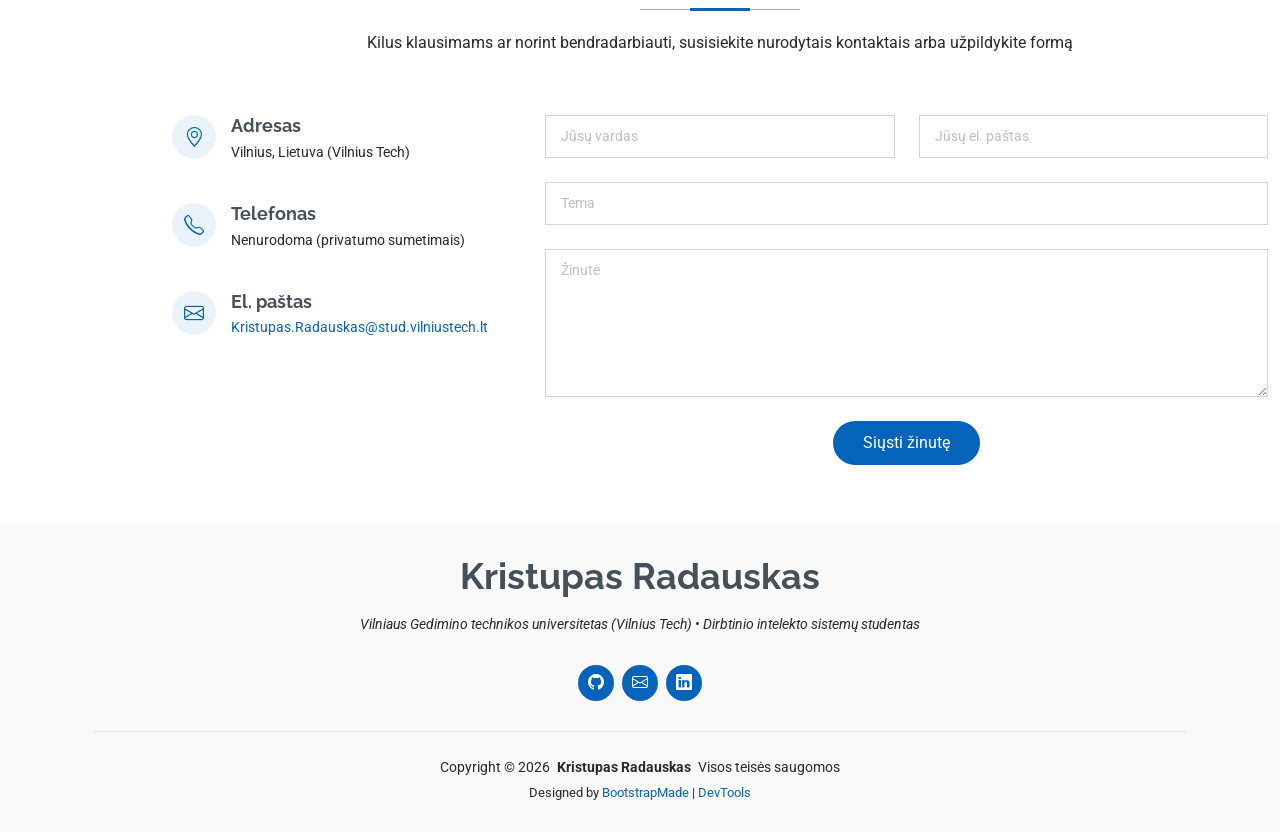
==== commit b32ecef1: "ld8" ====
--- a/index.html
+++ b/index.html
@@ -5,7 +5,7 @@
   <meta charset="utf-8">
   <meta content="width=device-width, initial-scale=1.0" name="viewport">
   <title>Kristupas Radauskas – CV</title>
-  <meta name="description" content="Kristupas Radauskas CV puslapis">
+  <meta name="description" content="Kristupas Radauskas asmeninis CV ir darbų portfolio puslapis">
   <meta name="author" content="Kristupas Radauskas">
   <meta content="Kristupas Radauskas, CV, Dirbtinio intelekto sistemos, Vilnius Tech, studentas, portfolio" name="keywords">
 
@@ -32,9 +32,7 @@
 <body class="index-page">
 
   <header id="header" class="header d-flex flex-column justify-content-center">
-
     <i class="header-toggle d-xl-none bi bi-list"></i>
-
     <nav id="navmenu" class="navmenu">
       <ul>
         <li><a href="#hero" class="active"><i class="bi bi-house navicon"></i><span>Pagrindinis</span></a></li>
@@ -45,16 +43,13 @@
         <li><a href="#contact"><i class="bi bi-envelope navicon"></i><span>Kontaktai</span></a></li>
       </ul>
     </nav>
-
   </header>
 
   <main class="main">
 
     <!-- Hero Section -->
     <section id="hero" class="hero section light-background">
-
-      <img src="assets/img/hero-bg.jpg" alt="Kristupo Radausko fono nuotrauka">
-
+      <img src="assets/img/hero-bg.jpg" alt="Kristupas Radauskas fono nuotrauka">
       <div class="container" data-aos="zoom-out">
         <div class="row justify-content-center">
           <div class="col-lg-9">
@@ -68,18 +63,15 @@
           </div>
         </div>
       </div>
-
-    </section><!-- /Hero Section -->
+    </section>
 
     <!-- About Section -->
     <section id="about" class="about section">
-
       <div class="container section-title" data-aos="fade-up">
         <h2>Apie</h2>
       </div>
 
       <div class="container" data-aos="fade-up" data-aos-delay="100">
-
         <div class="row gy-4 justify-content-center">
           <div class="col-lg-4">
             <img src="assets/img/profile-img.jpg" class="img-fluid rounded" alt="Kristupas Radauskas profilio nuotrauka">
@@ -112,94 +104,74 @@
             </p>
           </div>
         </div>
-
-      </div>
-
-    </section><!-- /About Section -->
+      </div>
+    </section>
 
     <!-- Skills Section -->
     <section id="skills" class="skills section">
-
       <div class="container section-title" data-aos="fade-up">
         <h2>Gebėjimai</h2>
         <p>Technologijos, programavimo kalbos ir įrankiai, su kuriais dirbu studijų bei praktikos metu</p>
       </div>
 
       <div class="container" data-aos="fade-up" data-aos-delay="100">
-
         <div class="row skills-content skills-animation">
-
           <div class="col-lg-6">
-
             <div class="progress">
               <span class="skill"><span>Python</span> <i class="val">85%</i></span>
               <div class="progress-bar-wrap">
                 <div class="progress-bar" role="progressbar" aria-valuenow="85" aria-valuemin="0" aria-valuemax="100"></div>
               </div>
             </div>
-
             <div class="progress">
               <span class="skill"><span>HTML &amp; CSS</span> <i class="val">90%</i></span>
               <div class="progress-bar-wrap">
                 <div class="progress-bar" role="progressbar" aria-valuenow="90" aria-valuemin="0" aria-valuemax="100"></div>
               </div>
             </div>
-
             <div class="progress">
               <span class="skill"><span>JavaScript</span> <i class="val">75%</i></span>
               <div class="progress-bar-wrap">
                 <div class="progress-bar" role="progressbar" aria-valuenow="75" aria-valuemin="0" aria-valuemax="100"></div>
               </div>
             </div>
-
           </div>
 
           <div class="col-lg-6">
-
             <div class="progress">
               <span class="skill"><span>Dirbtinis intelektas &amp; ML</span> <i class="val">70%</i></span>
               <div class="progress-bar-wrap">
                 <div class="progress-bar" role="progressbar" aria-valuenow="70" aria-valuemin="0" aria-valuemax="100"></div>
               </div>
             </div>
-
             <div class="progress">
               <span class="skill"><span>SQL &amp; Duomenų bazės</span> <i class="val">75%</i></span>
               <div class="progress-bar-wrap">
                 <div class="progress-bar" role="progressbar" aria-valuenow="75" aria-valuemin="0" aria-valuemax="100"></div>
               </div>
             </div>
-
             <div class="progress">
               <span class="skill"><span>Git &amp; GitHub</span> <i class="val">85%</i></span>
               <div class="progress-bar-wrap">
                 <div class="progress-bar" role="progressbar" aria-valuenow="85" aria-valuemin="0" aria-valuemax="100"></div>
               </div>
             </div>
-
-          </div>
-
-        </div>
-
-      </div>
-
-    </section><!-- /Skills Section -->
-
-    <!-- Resume Section -->
+          </div>
+        </div>
+      </div>
+    </section>
+
+    <!-- Resume Section (1.a reikalavimas: ne mažiau kaip 3 įrašai) -->
     <section id="resume" class="resume section">
-
       <div class="container section-title" data-aos="fade-up">
         <h2>Patirtis</h2>
         <p>Išsilavinimas, inžinerinė veikla ir praktinė patirtis IT srityje</p>
       </div>
 
       <div class="container">
-
         <div class="row">
-
           <div class="col-lg-6" data-aos="fade-up" data-aos-delay="100">
             <h3 class="resume-title">Santrauka</h3>
-
             <div class="resume-item pb-0">
               <h4>Kristupas Radauskas</h4>
               <p><em>Vilniaus Gedimino technikos universiteto (Vilnius Tech) Dirbtinio intelekto sistemų studijų programos studentas, besidomintis mašininiu mokymusi, duomenų analize, algoritmų kūrimu ir moderniomis žiniatinklio technologijomis.</em></p>
@@ -218,12 +190,10 @@
               <p><em>Vilniaus Gedimino technikos universitetas (Vilnius Tech)</em></p>
               <p>Studijuojami moduliai apima procedūrinį ir objektinį programavimą (C, Python), skriptinį programavimą, kompiuterių architektūrą, diskrečiąją matematiką bei inžinerinius skaičiavimus su MATLAB.</p>
             </div>
-
           </div>
 
           <div class="col-lg-6" data-aos="fade-up" data-aos-delay="200">
             <h3 class="resume-title">Praktinė patirtis ir projektai</h3>
-            
             <!-- Įrašas 2 -->
             <div class="resume-item">
               <h4>Mokslinė ir laboratorinė inžinerinė veikla</h4>
@@ -240,3 +210,298 @@
             <div class="resume-item">
               <h4>Web sprendimų kūrimas ir individuali veikla</h4>
               <h5>2025 - Dabartis</h5>
+              <p><em>Vilnius, Lietuva</em></p>
+              <ul>
+                <li>Specializuotų žiniatinklio įrankių ir duomenų valdymo skydelių kūrimas pagal individualius reikalavimus.</li>
+                <li>Duomenų bazių užklausų optimizavimas bei REST API integracijos.</li>
+                <li>Skaitmeninių mokymosi priemonių ir interaktyvių formų diegimas.</li>
+              </ul>
+            </div>
+          </div>
+        </div>
+      </div>
+    </section>
+
+    <!-- Portfolio Section (1.b ir 4 reikalavimai: MATLAB 3-4 LD grafikai be Lorem Ipsum) -->
+    <section id="portfolio" class="portfolio section">
+      <div class="container section-title" data-aos="fade-up">
+        <h2>Darbų pavyzdžiai</h2>
+        <p>Atliktų MATLAB laboratorinių darbų (3-4 LD) funkcijų grafikai ir skaitinės analizės vizualizacijos</p>
+      </div>
+
+      <div class="container">
+        <div class="isotope-layout" data-default-filter="*" data-layout="masonry" data-sort="original-order">
+          <ul class="portfolio-filters isotope-filters" data-aos="fade-up" data-aos-delay="100">
+            <li data-filter="*" class="filter-active">Visi grafikai</li>
+            <li data-filter=".filter-ld3">3 LD Grafikai</li>
+            <li data-filter=".filter-ld4">4 LD Grafikai</li>
+          </ul>
+
+          <div class="row gy-4 isotope-container" data-aos="fade-up" data-aos-delay="200">
+            <!-- 1 MATLAB Grafikas -->
+            <div class="col-lg-4 col-md-6 portfolio-item isotope-item filter-ld3">
+              <img src="assets/img/matlab-grafikas-1.png" class="img-fluid" alt="MATLAB 3 LD Dvimatės kreivės grafikas">
+              <div class="portfolio-info">
+                <h4>MATLAB 3 LD: Funkcijos tyrimas</h4>
+                <p>Netiesinės vieno kintamojo funkcijos kreivė ir ekstremumų taškų radimas</p>
+                <a href="assets/img/matlab-grafikas-1.png" title="MATLAB 3 LD: Funkcijos tyrimas ir ekstremumai" data-gallery="portfolio-gallery-matlab" class="glightbox preview-link"><i class="bi bi-zoom-in"></i></a>
+              </div>
+            </div>
+
+            <!-- 2 MATLAB Grafikas -->
+            <div class="col-lg-4 col-md-6 portfolio-item isotope-item filter-ld4">
+              <img src="assets/img/matlab-grafikas-2.png" class="img-fluid" alt="MATLAB 4 LD Trimatė paviršiaus vizualizacija">
+              <div class="portfolio-info">
+                <h4>MATLAB 4 LD: 3D Paviršiaus modeliavimas</h4>
+                <p>Dviejų kintamųjų funkcijos trimatis tinklelis (surf) ir gradientų projekcijos</p>
+                <a href="assets/img/matlab-grafikas-2.png" title="MATLAB 4 LD: Trimatės funkcijos paviršius (surf)" data-gallery="portfolio-gallery-matlab" class="glightbox preview-link"><i class="bi bi-zoom-in"></i></a>
+              </div>
+            </div>
+
+            <!-- 3 MATLAB Grafikas -->
+            <div class="col-lg-4 col-md-6 portfolio-item isotope-item filter-ld4">
+              <img src="assets/img/matlab-grafikas-3.png" class="img-fluid" alt="MATLAB 4 LD Duomenų interpoliacijos grafikas">
+              <div class="portfolio-info">
+                <h4>MATLAB 4 LD: Duomenų interpoliacija</h4>
+                <p>Eksperimentinių taškų aproksimavimas splainais ir mažiausių kvadratų metodu</p>
+                <a href="assets/img/matlab-grafikas-3.png" title="MATLAB 4 LD: Duomenų aproksimavimas ir paklaidų analizė" data-gallery="portfolio-gallery-matlab" class="glightbox preview-link"><i class="bi bi-zoom-in"></i></a>
+              </div>
+            </div>
+          </div>
+        </div>
+      </div>
+    </section>
+
+    <!-- Services Section (2, 3 ir Papildoma užduotis: Lentelė, Sąrašai ir Medija) -->
+    <section id="services" class="services section">
+      <div class="container section-title" data-aos="fade-up">
+        <h2>Paslaugos</h2>
+        <p>Teikiamos programavimo, duomenų analizės ir skaitmeninių sistemų diegimo paslaugos</p>
+      </div>
+
+      <div class="container" data-aos="fade-up" data-aos-delay="100">
+        <!-- 2 Užduotis: 4x3 HTML Lentelė (Header Row + 3 įrašai) -->
+        <div class="row mb-5">
+          <div class="col-12">
+            <h3 class="h4 mb-3">Paslaugų kainoraštis</h3>
+            <div class="table-responsive">
+              <table class="table table-bordered table-striped align-middle">
+                <thead class="table-dark">
+                  <tr>
+                    <th scope="col">Paslaugos pavadinimas</th>
+                    <th scope="col">Aprašymas</th>
+                    <th scope="col" style="width: 20%;">Kaina</th>
+                  </tr>
+                </thead>
+                <tbody>
+                  <tr>
+                    <td>Tinklalapių programavimas</td>
+                    <td>Reprezentacinių asmeninių ir verslo svetainių kūrimas, pritaikymas mobiliesiems įrenginiams.</td>
+                    <td>150 €</td>
+                  </tr>
+                  <tr>
+                    <td>Duomenų analizė ir vizualizavimas</td>
+                    <td>Statistinių duomenų apdorojimas, grafikų bei ataskaitų generavimas taikant Python ir MATLAB.</td>
+                    <td>100 €</td>
+                  </tr>
+                  <tr>
+                    <td>Skriptų ir užduočių automatizavimas</td>
+                    <td>Pasikartojančių failų apdorojimo, duomenų surinkimo (web scraping) ir API skriptų kūrimas.</td>
+                    <td>80 €</td>
+                  </tr>
+                </tbody>
+              </table>
+            </div>
+          </div>
+        </div>
+
+        <!-- 3 Užduotis: Nenumeruotas ir Numeruotas sąrašas su įdėtiniu sąrašu -->
+        <div class="row mb-5 gy-4">
+          <div class="col-lg-6">
+            <h3 class="h4 mb-3">Naudojamos technologijos ir įrankiai</h3>
+            <ul>
+              <li>HTML5, CSS3 (Bootstrap, Responsive Design)</li>
+              <li>JavaScript (ES6+, DOM manipuliacija, API integracijos)</li>
+              <li>Python (duomenų apdorojimo ir automatizavimo bibliotekos)</li>
+              <li>MATLAB skaičiavimo ir vizualizavimo terpė</li>
+              <li>Git ir GitHub versijų kontrolės sistemos</li>
+            </ul>
+          </div>
+
+          <div class="col-lg-6">
+            <h3 class="h4 mb-3">Tinklalapių programavimo etapai</h3>
+            <ol>
+              <li>
+                Reikalavimų analizė ir architektūros planavimas:
+                <!-- Įdėtinis sąrašas (Nested List) -->
+                <ul>
+                  <li>Kliento poreikių ir tikslinės auditorijos nustatymas</li>
+                  <li>Struktūros (wireframe) ir puslapio elementų išdėstymo suderinimas</li>
+                </ul>
+              </li>
+              <li>Vartotojo sąsajos (UI) realizavimas taikant semantinį HTML ir CSS</li>
+              <li>Interaktyvių funkcijų programavimas su JavaScript ir testavimas</li>
+              <li>Svetainės talpinimas serveryje (GitHub Pages) ir galutinis derinimas</li>
+            </ol>
+          </div>
+        </div>
+
+        <!-- Papildoma Užduotis: Medijos įrašai (<video>, <iframe>, <audio>) -->
+        <div class="row gy-4">
+          <div class="col-12">
+            <h3 class="h4 mb-3">Multimedijos demonstracija</h3>
+          </div>
+
+          <!-- Video įrašas (<video>) iš assets/media/typing.mp4 -->
+          <div class="col-lg-4 col-md-6">
+            <div class="card h-100 p-3 shadow-sm">
+              <h5 class="card-title">Programavimo procesas (Video)</h5>
+              <div class="ratio ratio-16x9 mb-2">
+                <video controls style="width: 100%; border-radius: 4px;">
+                  <source src="assets/media/typing.mp4" type="video/mp4">
+                  Jūsų naršyklė nepalaiko HTML vaizdo įrašo elemento.
+                </video>
+              </div>
+              <p class="small text-muted mb-0">Vaizdo įrašas: programavimo darbas kompiuterio klaviatūra (<a href="https://www.pexels.com/video/person-is-typing-using-computer-keyboard-7534244/" target="_blank">Pexels</a>).</p>
+            </div>
+          </div>
+
+          <!-- YouTube įrašas (<iframe>) -->
+          <div class="col-lg-4 col-md-6">
+            <div class="card h-100 p-3 shadow-sm">
+              <h5 class="card-title">YouTube vaizdo įrašas</h5>
+              <div class="ratio ratio-16x9 mb-2">
+                <iframe src="https://www.youtube.com/embed/BoUVIhtqjAw" title="YouTube video player" allow="accelerometer; autoplay; clipboard-write; encrypted-media; gyroscope; picture-in-picture; web-share" allowfullscreen style="border: 0; border-radius: 4px;"></iframe>
+              </div>
+              <p class="small text-muted mb-0">Demonstracinis vaizdo įrašas iš YouTube platformos per integruotą kadrą.</p>
+            </div>
+          </div>
+
+          <!-- Garso įrašas (<audio>) iš assets/media/clock-ticking.mp3 -->
+          <div class="col-lg-4 col-md-12">
+            <div class="card h-100 p-3 shadow-sm d-flex flex-column justify-content-between">
+              <div>
+                <h5 class="card-title">Fono garso efektas (Audio)</h5>
+                <p class="small text-muted">Kvarcinio laikrodžio rodyklių tiksėjimas (<a href="https://pixabay.com/sound-effects/quartz-clock-ticking-one-minute-253102/" target="_blank">Pixabay</a>).</p>
+              </div>
+              <div class="mt-3">
+                <audio controls style="width: 100%;">
+                  <source src="assets/media/clock-ticking.mp3" type="audio/mpeg">
+                  Jūsų naršyklė nepalaiko HTML garso įrašo elemento.
+                </audio>
+              </div>
+            </div>
+          </div>
+        </div>
+      </div>
+    </section>
+
+    <!-- Contact Section -->
+    <section id="contact" class="contact section">
+      <div class="container section-title" data-aos="fade-up">
+        <h2>Kontaktai</h2>
+        <p>Kilus klausimams ar norint bendradarbiauti, susisiekite nurodytais kontaktais arba užpildykite formą</p>
+      </div>
+
+      <div class="container" data-aos="fade" data-aos-delay="100">
+        <div class="row gy-4">
+          <div class="col-lg-4">
+            <div class="info-item d-flex" data-aos="fade-up" data-aos-delay="200">
+              <i class="bi bi-geo-alt flex-shrink-0"></i>
+              <div>
+                <h3>Adresas</h3>
+                <p>Vilnius, Lietuva (Vilnius Tech)</p>
+              </div>
+            </div>
+
+            <div class="info-item d-flex" data-aos="fade-up" data-aos-delay="300">
+              <i class="bi bi-telephone flex-shrink-0"></i>
+              <div>
+                <h3>Telefonas</h3>
+                <p>Nenurodoma (privatumo sumetimais)</p>
+              </div>
+            </div>
+
+            <div class="info-item d-flex" data-aos="fade-up" data-aos-delay="400">
+              <i class="bi bi-envelope flex-shrink-0"></i>
+              <div>
+                <h3>El. paštas</h3>
+                <p><a href="mailto:Kristupas.Radauskas@stud.vilniustech.lt">Kristupas.Radauskas@stud.vilniustech.lt</a></p>
+              </div>
+            </div>
+          </div>
+
+          <div class="col-lg-8">
+            <form action="forms/contact.php" method="post" class="php-email-form" data-aos="fade-up" data-aos-delay="200">
+              <div class="row gy-4">
+                <div class="col-md-6">
+                  <input type="text" name="name" class="form-control" placeholder="Jūsų vardas" required="">
+                </div>
+                <div class="col-md-6">
+                  <input type="email" class="form-control" name="email" placeholder="Jūsų el. paštas" required="">
+                </div>
+                <div class="col-md-12">
+                  <input type="text" class="form-control" name="subject" placeholder="Tema" required="">
+                </div>
+                <div class="col-md-12">
+                  <textarea class="form-control" name="message" rows="6" placeholder="Žinutė" required=""></textarea>
+                </div>
+                <div class="col-md-12 text-center">
+                  <div class="loading">Kraunama...</div>
+                  <div class="error-message"></div>
+                  <div class="sent-message">Jūsų žinutė sėkmingai išsiųsta. Ačiū!</div>
+                  <button type="submit">Siųsti žinutę</button>
+                </div>
+              </div>
+            </form>
+          </div>
+        </div>
+      </div>
+    </section>
+
+  </main>
+
+  <footer id="footer" class="footer position-relative light-background">
+    <div class="container">
+      <h3 class="sitename">Kristupas Radauskas</h3>
+      <p>Vilniaus Gedimino technikos universitetas (Vilnius Tech) &bull; Dirbtinio intelekto sistemų studentas</p>
+      <div class="social-links d-flex justify-content-center">
+        <a href="https://github.com/kradauskas" target="_blank" title="GitHub"><i class="bi bi-github"></i></a>
+        <a href="mailto:Kristupas.Radauskas@stud.vilniustech.lt" title="El. paštas"><i class="bi bi-envelope"></i></a>
+        <a href="https://www.linkedin.com" target="_blank" title="LinkedIn"><i class="bi bi-linkedin"></i></a>
+      </div>
+      <div class="container">
+        <div class="copyright">
+          <span>Copyright &copy; 2026</span> <strong class="px-1 sitename">Kristupas Radauskas</strong> <span>Visos teisės saugomos</span>
+        </div>
+        <div class="credits">
+          Designed by <a href="https://bootstrapmade.com/">BootstrapMade</a> | <a href="https://bootstrapmade.com/tools/">DevTools</a>
+        </div>
+      </div>
+    </div>
+  </footer>
+
+  <!-- Scroll Top -->
+  <a href="#" id="scroll-top" class="scroll-top d-flex align-items-center justify-content-center"><i class="bi bi-arrow-up-short"></i></a>
+
+  <!-- Preloader -->
+  <div id="preloader"></div>
+
+  <!-- Vendor JS Files -->
+  <script src="assets/vendor/bootstrap/js/bootstrap.bundle.min.js"></script>
+  <script src="assets/vendor/php-email-form/validate.js"></script>
+  <script src="assets/vendor/aos/aos.js"></script>
+  <script src="assets/vendor/typed.js/typed.umd.js"></script>
+  <script src="assets/vendor/purecounter/purecounter_vanilla.js"></script>
+  <script src="assets/vendor/waypoints/noframework.waypoints.js"></script>
+  <script src="assets/vendor/glightbox/js/glightbox.min.js"></script>
+  <script src="assets/vendor/imagesloaded/imagesloaded.pkgd.min.js"></script>
+  <script src="assets/vendor/isotope-layout/isotope.pkgd.min.js"></script>
+  <script src="assets/vendor/swiper/swiper-bundle.min.js"></script>
+
+  <!-- Main JS File -->
+  <script src="assets/js/main.js"></script>
+
+</body>
+
+</html>
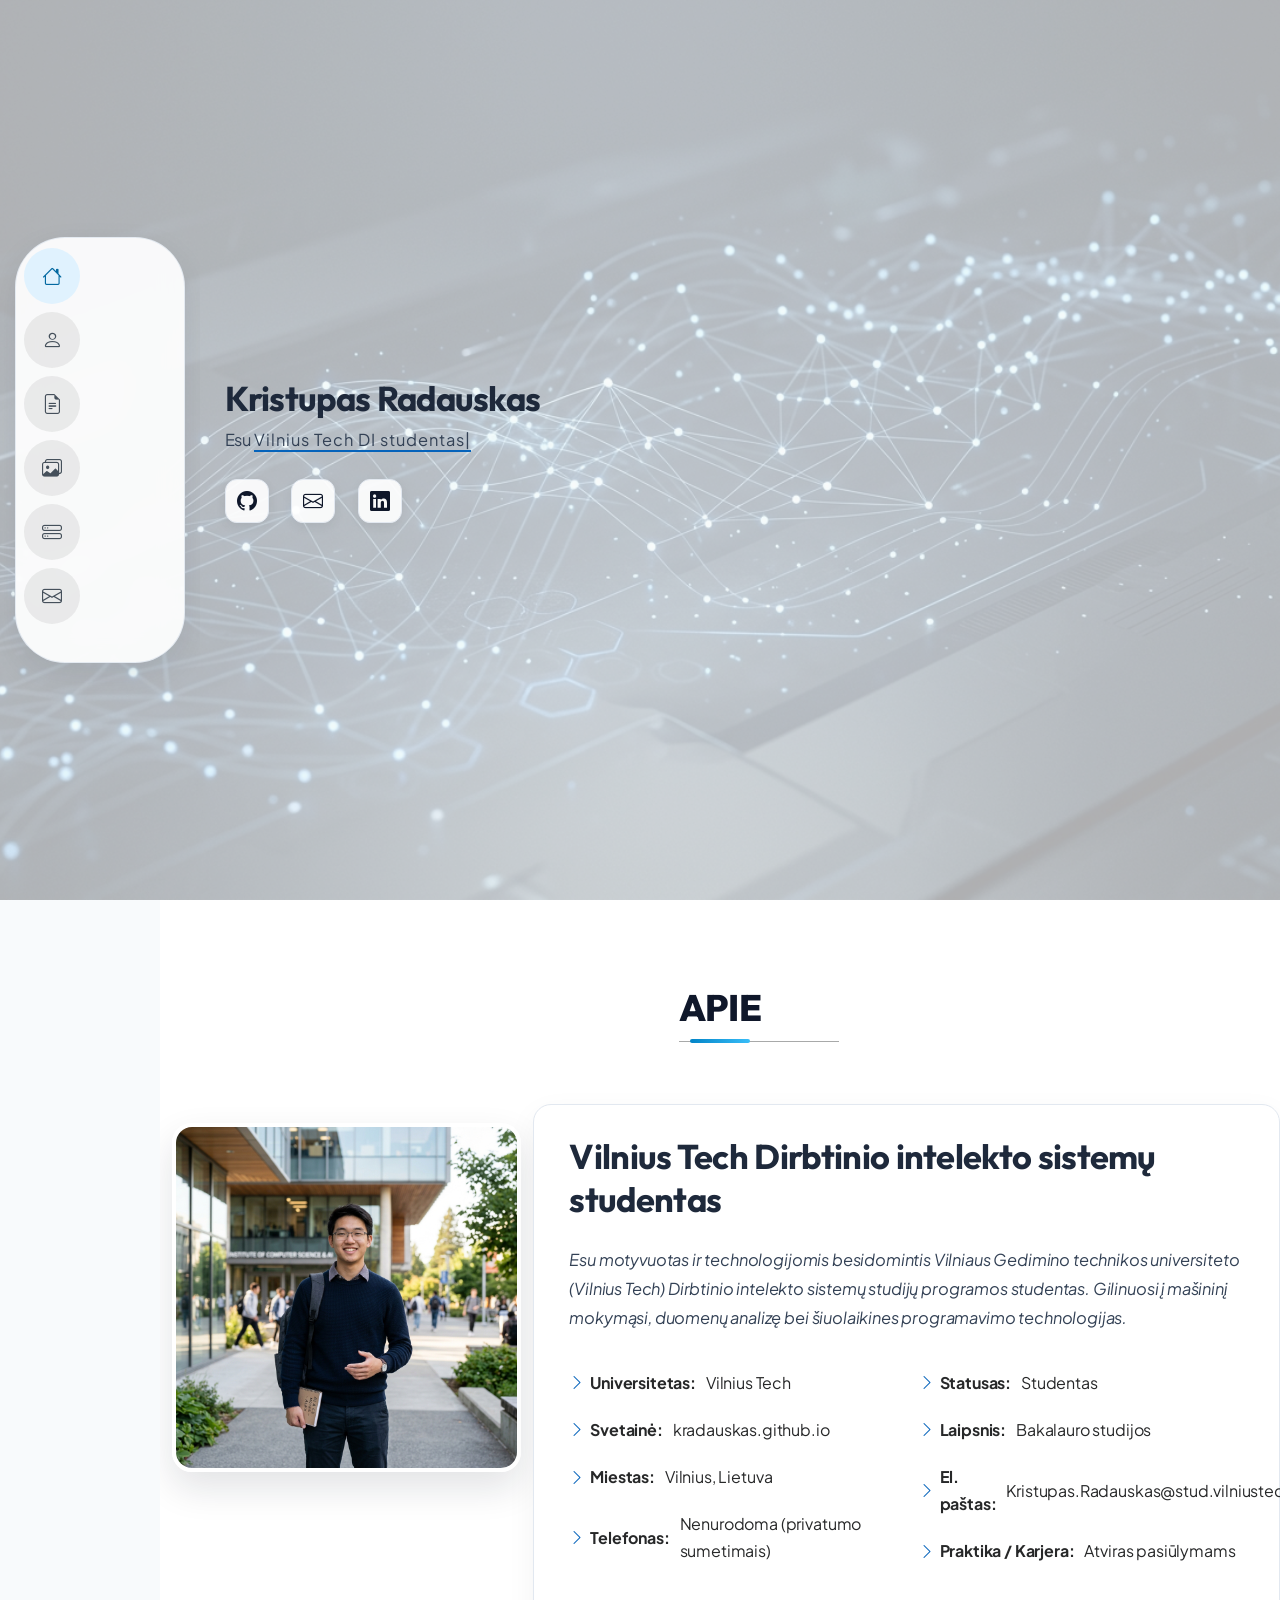
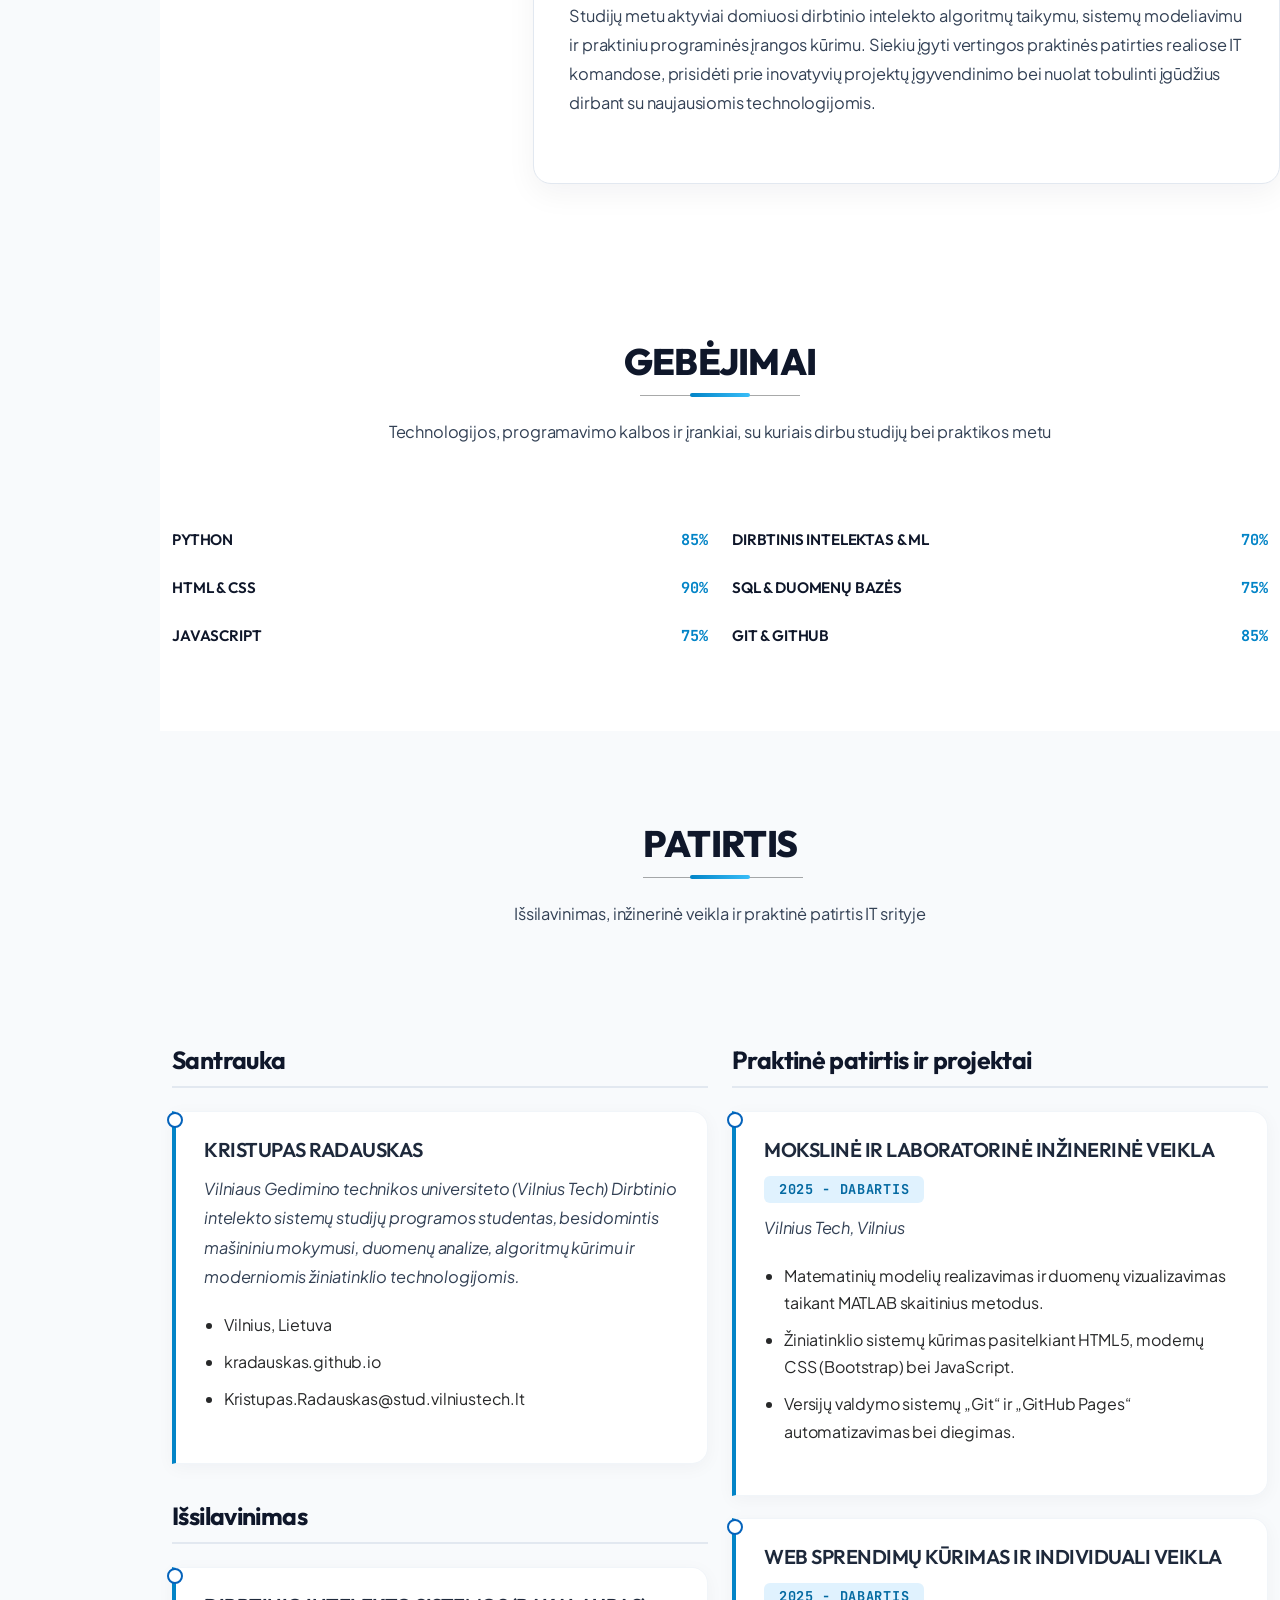
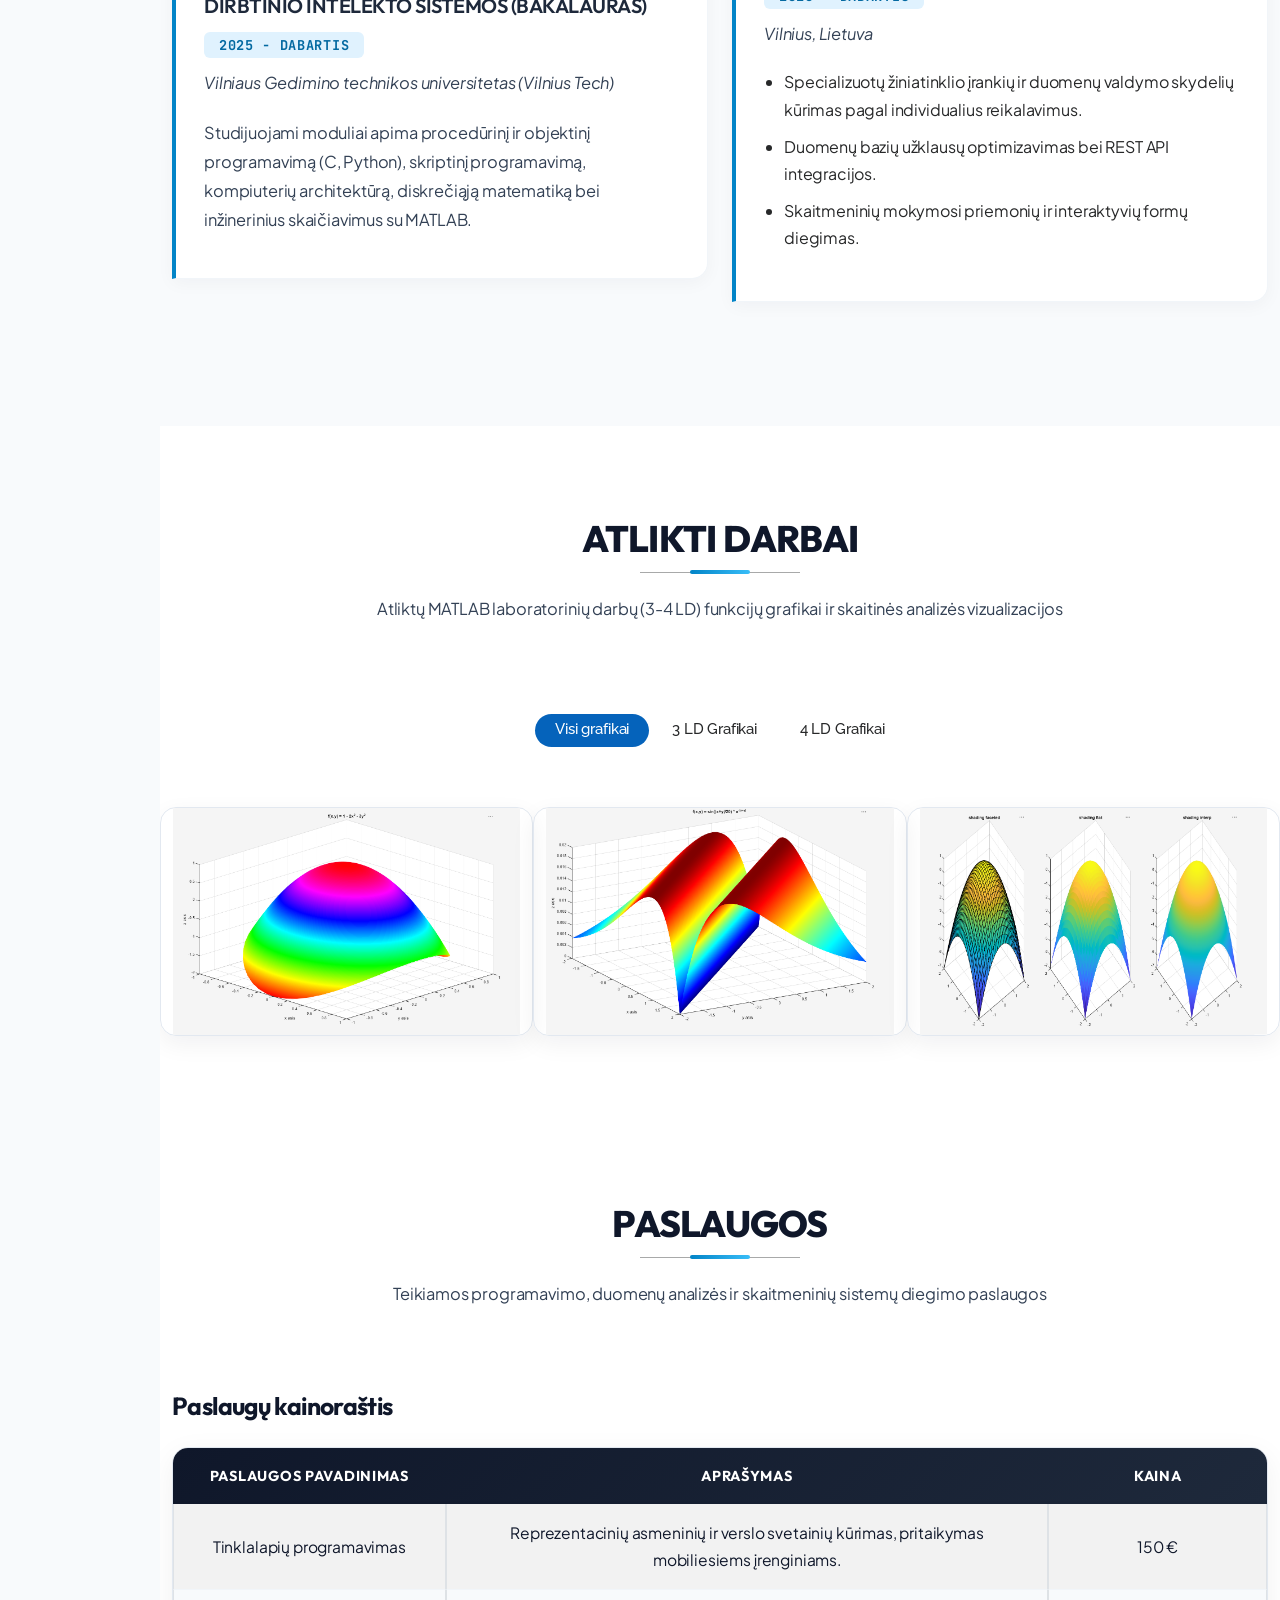
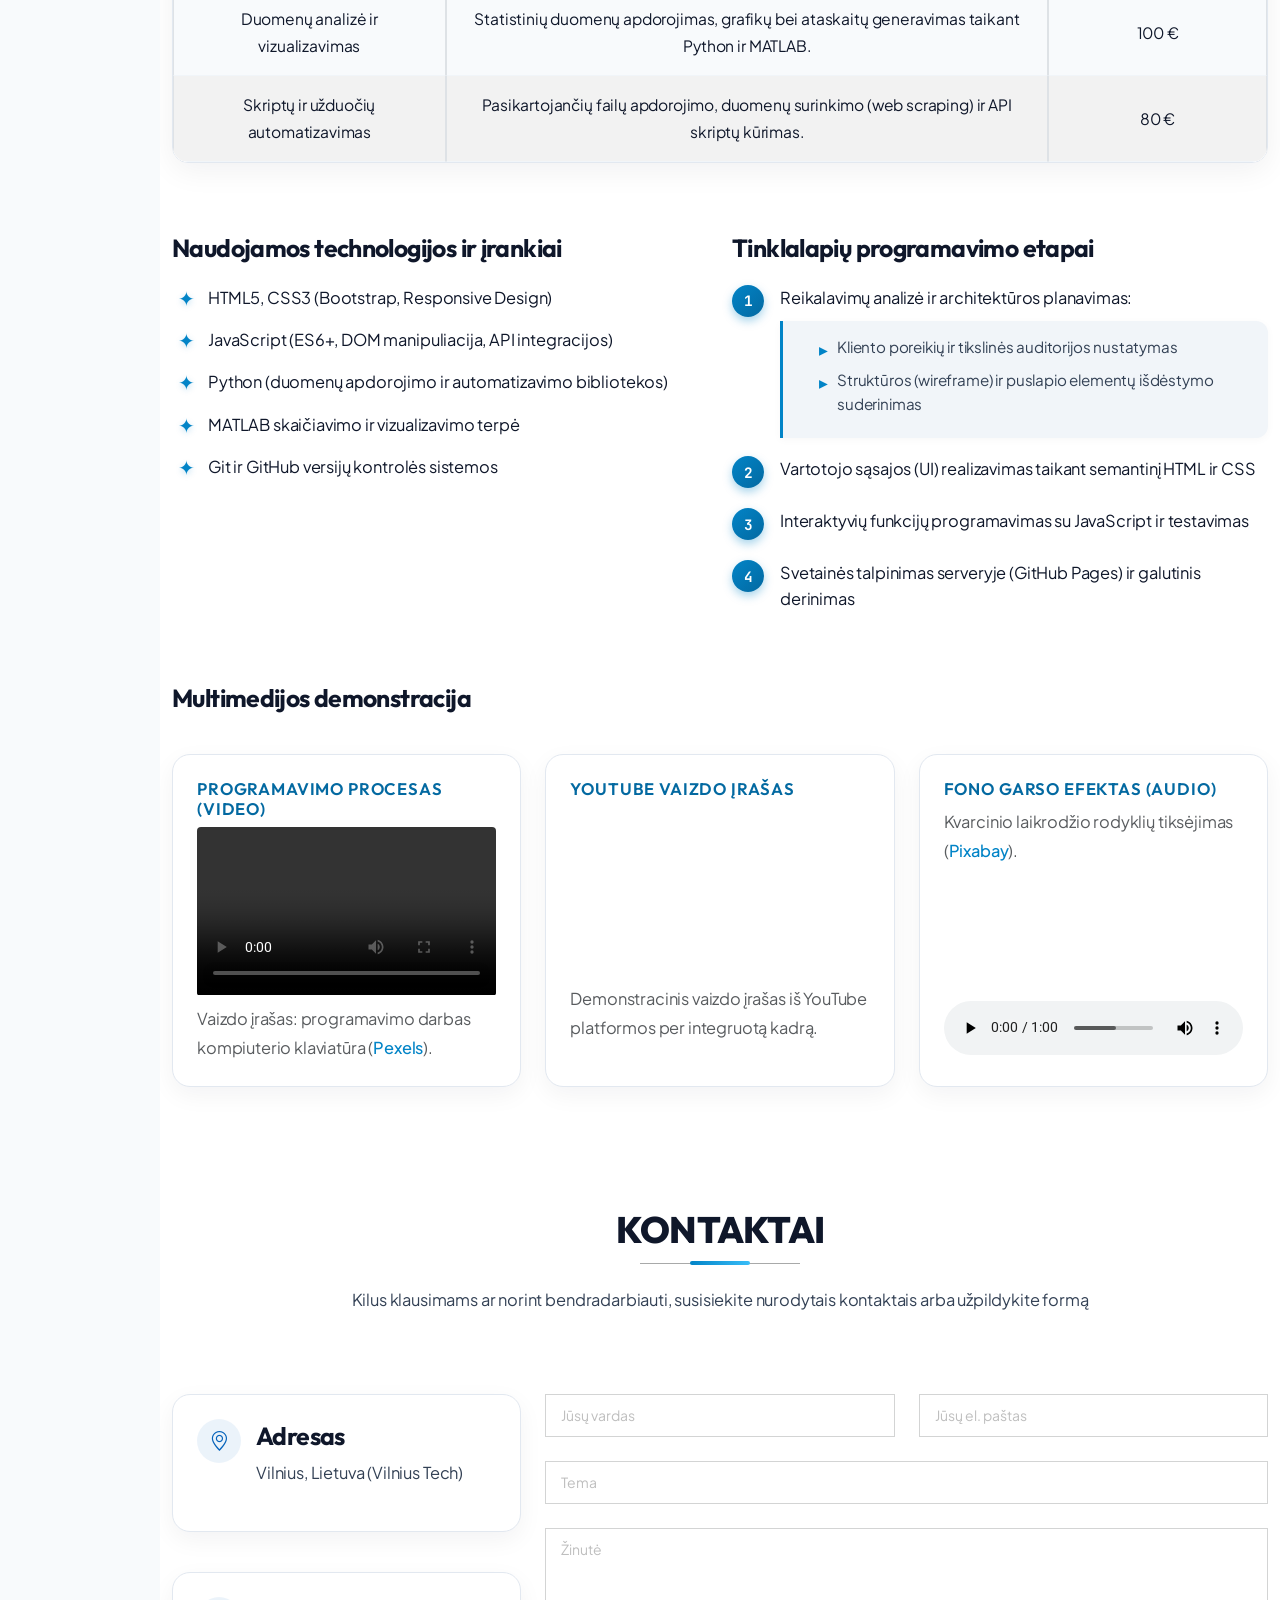
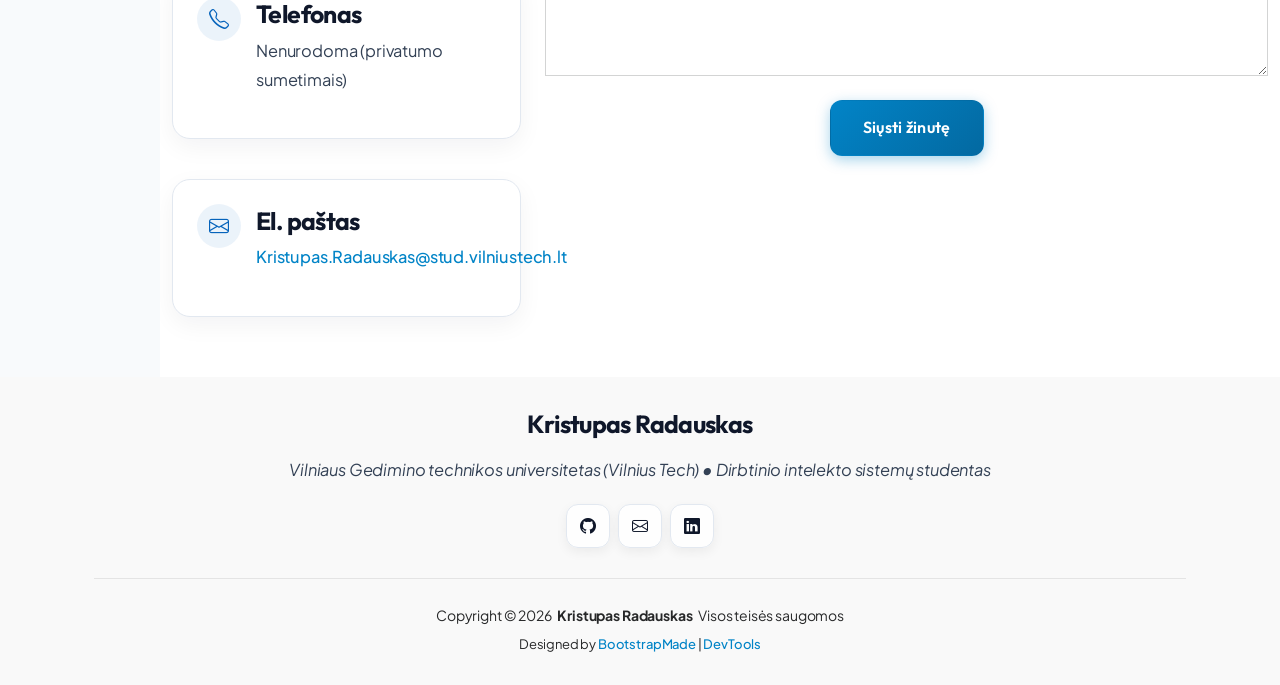
==== commit 48be5d81: "9 laboratorinis darbas: sukurtas custom.css, atnaujinta tipografija, komponentai, elementu isdestyma" ====
--- a/index.html
+++ b/index.html
@@ -27,6 +27,9 @@
 
   <!-- Main CSS File -->
   <link href="assets/css/main.css" rel="stylesheet">
+
+  <!-- Custom CSS File (9 laboratorinis darbas) -->
+  <link href="assets/css/custom.css" rel="stylesheet">
 </head>
 
 <body class="index-page">
@@ -38,7 +41,7 @@
         <li><a href="#hero" class="active"><i class="bi bi-house navicon"></i><span>Pagrindinis</span></a></li>
         <li><a href="#about"><i class="bi bi-person navicon"></i><span>Apie</span></a></li>
         <li><a href="#resume"><i class="bi bi-file-earmark-text navicon"></i><span>Patirtis</span></a></li>
-        <li><a href="#portfolio"><i class="bi bi-images navicon"></i><span>Darbų pavyzdžiai</span></a></li>
+        <li><a href="#portfolio"><i class="bi bi-images navicon"></i><span>Atlikti darbai</span></a></li>
         <li><a href="#services"><i class="bi bi-hdd-stack navicon"></i><span>Paslaugos</span></a></li>
         <li><a href="#contact"><i class="bi bi-envelope navicon"></i><span>Kontaktai</span></a></li>
       </ul>
@@ -225,7 +228,7 @@
     <!-- Portfolio Section (1.b ir 4 reikalavimai: MATLAB 3-4 LD grafikai be Lorem Ipsum) -->
     <section id="portfolio" class="portfolio section">
       <div class="container section-title" data-aos="fade-up">
-        <h2>Darbų pavyzdžiai</h2>
+        <h2>Atlikti darbai</h2>
         <p>Atliktų MATLAB laboratorinių darbų (3-4 LD) funkcijų grafikai ir skaitinės analizės vizualizacijos</p>
       </div>
 
@@ -285,7 +288,7 @@
           <div class="col-12">
             <h3 class="h4 mb-3">Paslaugų kainoraštis</h3>
             <div class="table-responsive">
-              <table class="table table-bordered table-striped align-middle">
+              <table class="table table-bordered table-striped align-middle custom-cv-table">
                 <thead class="table-dark">
                   <tr>
                     <th scope="col">Paslaugos pavadinimas</th>
@@ -319,7 +322,7 @@
         <div class="row mb-5 gy-4">
           <div class="col-lg-6">
             <h3 class="h4 mb-3">Naudojamos technologijos ir įrankiai</h3>
-            <ul>
+            <ul class="custom-bullet-list">
               <li>HTML5, CSS3 (Bootstrap, Responsive Design)</li>
               <li>JavaScript (ES6+, DOM manipuliacija, API integracijos)</li>
               <li>Python (duomenų apdorojimo ir automatizavimo bibliotekos)</li>
@@ -330,7 +333,7 @@
 
           <div class="col-lg-6">
             <h3 class="h4 mb-3">Tinklalapių programavimo etapai</h3>
-            <ol>
+            <ol class="custom-counter-list">
               <li>
                 Reikalavimų analizė ir architektūros planavimas:
                 <!-- Įdėtinis sąrašas (Nested List) -->
--- a/assets/css/custom.css
+++ b/assets/css/custom.css
@@ -0,0 +1,694 @@
+/**
+ * VILNIUS TECH – Skriptinis programavimas – 2026
+ * 9 laboratorinis darbas: CSS stilių kūrimas ir naudojimas
+ * Studentas: Kristupas Radauskas (kradauskas.github.io)
+ * Failas: assets/css/custom.css
+ */
+
+/* ==========================================================================
+   1. ŠRIFTŲ IMPORTAS IR TIPOGRAFIJA (Privaloma užduotis 2 punktas)
+   ========================================================================== */
+
+/* Modernių Google Fonts šriftų importas:
+   - 'Plus Jakarta Sans' pagrindiniam tekstui (labai skaitomas, modernus sans-serif)
+   - 'Outfit' antraštėms (stilingas, geometriškas, reprezentatyvus)
+   - 'JetBrains Mono' kodui ir skaitinėms reikšmėms
+*/
+@import url('https://fonts.googleapis.com/css2?family=JetBrains+Mono:wght@500;700&family=Outfit:wght@400;500;600;700;800&family=Plus+Jakarta+Sans:ital,wght@0,300;0,400;0,500;0,600;0,700;1,400;1,600&display=swap');
+
+:root {
+  /* Naujos šriftų šeimos */
+  --custom-font-sans: 'Plus Jakarta Sans', system-ui, -apple-system, sans-serif;
+  --custom-font-heading: 'Outfit', sans-serif;
+  --custom-font-mono: 'JetBrains Mono', monospace;
+
+  /* Atnaujinta moderni spalvų paletė su dideliu kontrastu */
+  --custom-primary: #0284c7;       /* Ryški vandenyno mėlyna */
+  --custom-primary-dark: #0369a1;  /* Tamsesnė mėlyna hover būsenoms */
+  --custom-primary-light: #e0f2fe; /* Švelni pastelinė mėlyna akcentams */
+  --custom-text-main: #0f172a;     /* Tamsi skalūno spalva (aukštas kontrastas) */
+  --custom-text-muted: #334155;    /* Subtili, bet aiškiai skaitoma teksto spalva */
+  --custom-bg-card: #ffffff;
+  --custom-border-color: #e2e8f0;
+}
+
+/* 2.a. Svetainės šrifto šeimos pakeitimas */
+body {
+  font-family: var(--custom-font-sans) !important;
+  color: var(--custom-text-main);
+  background-color: #f8fafc;
+  line-height: 1.7;
+  letter-spacing: -0.01em;
+}
+
+/* 2.b. Antraščių stiliai (h1-h6): skirtingi dydžiai, storiai, spalvos */
+h1, h2, h3, h4, h5, h6 {
+  font-family: var(--custom-font-heading) !important;
+  color: var(--custom-text-main);
+  letter-spacing: -0.025em;
+  margin-top: 0;
+}
+
+h1 {
+  font-size: 2.85rem !important;
+  font-weight: 800 !important;
+  line-height: 1.15 !important;
+  color: #0f172a !important;
+  letter-spacing: -0.035em !important;
+}
+
+h2 {
+  font-size: 2.15rem !important;
+  font-weight: 700 !important;
+  line-height: 1.25 !important;
+  color: #1e293b !important;
+  letter-spacing: -0.02em !important;
+}
+
+h3 {
+  font-size: 1.55rem !important;
+  font-weight: 700 !important;
+  line-height: 1.35 !important;
+  color: #0f172a !important;
+}
+
+h4 {
+  font-size: 1.25rem !important;
+  font-weight: 600 !important;
+  line-height: 1.4 !important;
+  color: #1e293b !important;
+}
+
+h5 {
+  font-size: 1.05rem !important;
+  font-weight: 600 !important;
+  text-transform: uppercase !important;
+  letter-spacing: 0.05em !important;
+  color: var(--custom-primary-dark) !important;
+}
+
+h6 {
+  font-size: 0.9rem !important;
+  font-weight: 600 !important;
+  text-transform: uppercase !important;
+  letter-spacing: 0.08em !important;
+  color: #64748b !important;
+}
+
+/* Sekcijų pagrindinės antraštės vizualinis atnaujinimas */
+.section-title h2 {
+  font-size: 2.3rem !important;
+  font-weight: 800 !important;
+  text-transform: uppercase;
+  position: relative;
+  display: inline-block;
+  padding-bottom: 12px;
+  color: #0f172a !important;
+}
+
+.section-title h2::after {
+  content: "" !important;
+  position: absolute !important;
+  display: block !important;
+  width: 60px !important;
+  height: 4px !important;
+  background: linear-gradient(90deg, var(--custom-primary), #38bdf8) !important;
+  bottom: 0 !important;
+  left: 0 !important;
+  border-radius: 4px !important;
+}
+
+/* 2.c. Pastraipų stiliaus atnaujinimas */
+p {
+  font-size: 1.025rem !important;
+  line-height: 1.78 !important;
+  color: var(--custom-text-muted) !important;
+  margin-bottom: 1.25rem !important;
+  font-weight: 400;
+}
+
+/* ==========================================================================
+   2. KOMPONENTŲ STILIAI: MYGTUKAI IR NUORODOS (Privaloma užduotis 3 punktas)
+   ========================================================================== */
+
+/* 3.a. Mygtukai ir jų pseudo-klasės (:hover, :active) */
+button,
+.btn,
+.php-email-form button[type="submit"] {
+  display: inline-flex;
+  align-items: center;
+  justify-content: center;
+  font-family: var(--custom-font-heading);
+  font-size: 1rem;
+  font-weight: 600;
+  letter-spacing: 0.02em;
+  padding: 13px 32px !important;
+  border-radius: 12px !important;
+  border: 1px solid transparent !important;
+  color: #ffffff !important;
+  background: linear-gradient(135deg, var(--custom-primary) 0%, var(--custom-primary-dark) 100%) !important;
+  box-shadow: 0 4px 14px rgba(2, 132, 199, 0.35) !important;
+  cursor: pointer;
+  transition: all 0.25s cubic-bezier(0.4, 0, 0.2, 1) !important;
+  outline: none;
+}
+
+/* Mygtuko :hover būsena */
+button:hover,
+.btn:hover,
+.php-email-form button[type="submit"]:hover {
+  background: linear-gradient(135deg, #0284c7 0%, #075985 100%) !important;
+  transform: translateY(-2px);
+  box-shadow: 0 8px 24px rgba(2, 132, 199, 0.45) !important;
+  color: #ffffff !important;
+}
+
+/* Mygtuko :active būsena */
+button:active,
+.btn:active,
+.php-email-form button[type="submit"]:active {
+  transform: translateY(1px) scale(0.98);
+  box-shadow: 0 2px 6px rgba(2, 132, 199, 0.25) !important;
+}
+
+/* 3.b. Nuorodos ir jų :hover stilius */
+a {
+  color: var(--custom-primary);
+  text-decoration: none;
+  font-weight: 500;
+  transition: color 0.25s ease, text-decoration-color 0.25s ease;
+}
+
+a:hover {
+  color: var(--custom-primary-dark);
+  text-decoration: underline;
+  text-underline-offset: 4px;
+}
+
+/* Socialinių tinklų nuorodos (Hero ir Footer) */
+.hero .social-links a,
+.footer .social-links a {
+  display: inline-flex;
+  align-items: center;
+  justify-content: center;
+  width: 44px;
+  height: 44px;
+  border-radius: 12px;
+  background: rgba(255, 255, 255, 0.9);
+  color: #0f172a;
+  border: 1px solid var(--custom-border-color);
+  box-shadow: 0 4px 12px rgba(0, 0, 0, 0.06);
+  transition: all 0.3s ease;
+  text-decoration: none !important;
+}
+
+.hero .social-links a:hover,
+.footer .social-links a:hover {
+  background: var(--custom-primary);
+  color: #ffffff !important;
+  transform: translateY(-3px) scale(1.05);
+  box-shadow: 0 8px 20px rgba(2, 132, 199, 0.4);
+}
+
+/* ==========================================================================
+   3. ELEMENTŲ IŠDĖSTYMAS IR TARPAI (Privaloma užduotis 4 punktas)
+   ========================================================================== */
+
+/* 4.a. Tarpų keitimas (margin ir padding) „Apie”, „Patirtis”, „Atlikti darbai” */
+#about {
+  padding-top: 85px !important;
+  padding-bottom: 95px !important;
+  background-color: #ffffff;
+}
+
+#about .content {
+  padding: 30px 35px !important;
+  margin-top: 5px;
+}
+
+#resume {
+  padding-top: 90px !important;
+  padding-bottom: 100px !important;
+  background-color: #f8fafc;
+}
+
+#resume .resume-title {
+  margin-top: 35px !important;
+  margin-bottom: 25px !important;
+  padding-bottom: 10px;
+  border-bottom: 2px solid var(--custom-border-color);
+}
+
+#portfolio {
+  padding-top: 90px !important;
+  padding-bottom: 105px !important;
+  background-color: #ffffff;
+}
+
+#portfolio .portfolio-filters {
+  margin-bottom: 45px !important;
+  padding: 10px 18px !important;
+  gap: 14px;
+}
+
+/* 4.b. Turinio blokų išvaizdos patobulinimas: kraštinės, užapvalinimai (border-radius), šešėliai (box-shadow) */
+
+/* „Apie“ sekcijos profilio nuotrauka */
+#about img.rounded {
+  border-radius: 20px !important;
+  border: 4px solid #ffffff;
+  box-shadow: 0 16px 36px rgba(15, 23, 42, 0.12) !important;
+  transition: transform 0.3s ease;
+}
+
+#about img.rounded:hover {
+  transform: scale(1.02);
+}
+
+/* „Apie“ informacinė kortelė */
+#about .content {
+  background: #ffffff;
+  border-radius: 18px;
+  border: 1px solid var(--custom-border-color);
+  box-shadow: 0 10px 30px rgba(15, 23, 42, 0.05);
+}
+
+/* „Patirtis“ (Resume) elementų blokai */
+.resume-item {
+  background: #ffffff;
+  padding: 24px 28px !important;
+  margin-bottom: 24px !important;
+  border-radius: 0 16px 16px 0 !important;
+  border-left: 4px solid var(--custom-primary) !important;
+  border-top: 1px solid #f1f5f9;
+  border-right: 1px solid #f1f5f9;
+  border-bottom: 1px solid #f1f5f9;
+  box-shadow: 0 4px 18px rgba(15, 23, 42, 0.04) !important;
+  transition: transform 0.25s ease, box-shadow 0.25s ease;
+}
+
+.resume-item:hover {
+  transform: translateY(-3px);
+  box-shadow: 0 12px 28px rgba(2, 132, 199, 0.1) !important;
+}
+
+.resume-item h5 {
+  display: inline-block;
+  padding: 4px 12px;
+  background: var(--custom-primary-light);
+  color: var(--custom-primary-dark) !important;
+  border-radius: 6px;
+  font-family: var(--custom-font-mono) !important;
+  font-size: 0.85rem !important;
+  font-weight: 700 !important;
+  margin-bottom: 12px;
+}
+
+/* Portfolio kortelės */
+.portfolio-item {
+  border-radius: 16px !important;
+  overflow: hidden;
+  border: 1px solid var(--custom-border-color);
+  box-shadow: 0 8px 24px rgba(15, 23, 42, 0.06);
+  transition: all 0.3s ease;
+}
+
+.portfolio-item:hover {
+  transform: translateY(-5px);
+  box-shadow: 0 16px 36px rgba(15, 23, 42, 0.12);
+}
+
+/* Paslaugų / informacijos / multimedijos blokai */
+.service-item,
+.services .card,
+.contact .info-item {
+  background: #ffffff !important;
+  border-radius: 18px !important;
+  border: 1px solid var(--custom-border-color) !important;
+  box-shadow: 0 8px 24px rgba(15, 23, 42, 0.05) !important;
+  padding: 24px !important;
+  transition: transform 0.3s ease, box-shadow 0.3s ease;
+}
+
+.service-item:hover,
+.services .card:hover,
+.contact .info-item:hover {
+  transform: translateY(-4px);
+  box-shadow: 0 14px 32px rgba(2, 132, 199, 0.12) !important;
+}
+
+/* ==========================================================================
+   4. DVIEJŲ PASIRINKTŲ KOMPONENTŲ STILIAI (Privaloma užduotis 5 punktas)
+   Pasirinkti komponentai:
+   1) Progreso juostos (.progress, .progress-bar-wrap, .progress-bar)
+   2) „Į viršų“ mygtukas (#scroll-top)
+   Papildomai: Navigacijos juostos patobulinimas (.navmenu)
+   Kiekvienam pakeista bent po 3 savybes: fonas, kraštinės, užapvalinimai, šešėliai.
+   ========================================================================== */
+
+/* 1 KOMPONENTAS: Progreso juostos (Skills / Gebėjimai) */
+.skills .progress {
+  height: 24px !important;
+  background: transparent !important;
+  margin-bottom: 24px;
+}
+
+.skills .progress .skill {
+  font-family: var(--custom-font-heading);
+  font-size: 0.95rem;
+  font-weight: 600;
+  color: var(--custom-text-main);
+  margin-bottom: 8px;
+  display: flex;
+  justify-content: space-between;
+}
+
+.skills .progress .skill .val {
+  font-family: var(--custom-font-mono);
+  font-weight: 700;
+  color: var(--custom-primary);
+}
+
+/* Progreso juostos rėmelis / konteineris */
+.skills .progress-bar-wrap {
+  background: #e2e8f0 !important;                               /* 1 savybė: naujas fonas */
+  height: 14px !important;                                      /* 2 savybė: aukštis / tarpai */
+  border-radius: 9999px !important;                             /* 3 savybė: pilnas užapvalinimas */
+  box-shadow: inset 0 2px 4px rgba(0, 0, 0, 0.08) !important;  /* 4 savybė: vidinis šešėlis */
+  border: 1px solid #cbd5e1 !important;                         /* 5 savybė: kraštinė */
+  overflow: hidden;
+  padding: 1px;
+}
+
+/* Pati užpildymo juosta */
+.skills .progress-bar {
+  background: linear-gradient(90deg, #0284c7 0%, #38bdf8 100%) !important; /* Naujas modernus gradientas */
+  border-radius: 9999px !important;
+  box-shadow: 0 2px 8px rgba(2, 132, 199, 0.45);
+  transition: width 0.9s cubic-bezier(0.4, 0, 0.2, 1) !important;
+}
+
+/* 2 KOMPONENTAS: „Į viršų“ mygtukas (#scroll-top) */
+#scroll-top,
+.scroll-top {
+  width: 48px !important;                                       /* 1 savybė: fiksuotas plotis/aukštis */
+  height: 48px !important;
+  background: linear-gradient(135deg, #0f172a 0%, #1e293b 100%) !important; /* 2 savybė: elegantiškas tamsus gradientas */
+  border: 2px solid #38bdf8 !important;                         /* 3 savybė: akcentinė kraštinė */
+  border-radius: 14px !important;                               /* 4 savybė: modernus užapvalinimas */
+  box-shadow: 0 10px 25px rgba(15, 23, 42, 0.35) !important;   /* 5 savybė: tūrinis šešėlis */
+  transition: all 0.3s cubic-bezier(0.4, 0, 0.2, 1) !important;
+}
+
+.scroll-top i {
+  font-size: 26px !important;
+  color: #38bdf8 !important;
+  transition: transform 0.25s ease, color 0.25s ease;
+}
+
+.scroll-top:hover {
+  background: linear-gradient(135deg, var(--custom-primary) 0%, var(--custom-primary-dark) 100%) !important;
+  border-color: #ffffff !important;
+  transform: translateY(-4px) scale(1.06);
+  box-shadow: 0 14px 30px rgba(2, 132, 199, 0.5) !important;
+}
+
+.scroll-top:hover i {
+  color: #ffffff !important;
+  transform: translateY(-2px);
+}
+
+/* PAPILDOMAS KOMPONENTAS: Navigacijos meniu (.navmenu) */
+.header .navmenu {
+  background: rgba(255, 255, 255, 0.92) !important;
+  backdrop-filter: blur(12px) !important;
+  -webkit-backdrop-filter: blur(12px) !important;
+  border: 1px solid rgba(226, 232, 240, 0.9) !important;
+  border-radius: 50px !important;
+  box-shadow: 0 12px 32px rgba(15, 23, 42, 0.08) !important;
+  padding: 10px 8px !important;
+}
+
+.navmenu a {
+  border-radius: 50px !important;
+  transition: all 0.25s ease !important;
+}
+
+.navmenu a:hover,
+.navmenu .active {
+  background: var(--custom-primary-light) !important;
+  color: var(--custom-primary-dark) !important;
+}
+
+/* ==========================================================================
+   5. PAPILDOMA UŽDUOTIS (4 balai)
+   1. Dviejų sąrašų stilius su CSS skaitikliais (counters) ir įdėtiniu sąrašu
+   2. Lentelės stilius su antrašte, zebra eilutėmis, padding ir lygiavimu centre
+   ========================================================================== */
+
+/* --------------------------------------------------------------------------
+   5.1. SĄRAŠŲ STILIAI (Numeruotas ir Nenumeruotas su CSS Counters ir Nested)
+   -------------------------------------------------------------------------- */
+
+/* 1.a. Numeruotas sąrašas su CSS skaitikliais (CSS Counters) */
+ol.custom-counter-list,
+.services ol {
+  list-style: none !important;
+  counter-reset: cv-counter;
+  padding-left: 0 !important;
+  margin: 20px 0;
+}
+
+ol.custom-counter-list > li,
+.services ol > li {
+  position: relative;
+  counter-increment: cv-counter;
+  padding-left: 48px;
+  margin-bottom: 18px;
+  min-height: 34px;
+  font-size: 1.025rem;
+  color: var(--custom-text-main);
+  line-height: 1.6;
+}
+
+/* Pseudo-elementas ::before su skaitikliu */
+ol.custom-counter-list > li::before,
+.services ol > li::before {
+  content: counter(cv-counter);
+  position: absolute;
+  left: 0;
+  top: 0;
+  width: 32px;
+  height: 32px;
+  background: linear-gradient(135deg, var(--custom-primary) 0%, var(--custom-primary-dark) 100%);
+  color: #ffffff;
+  font-family: var(--custom-font-mono);
+  font-size: 0.9rem;
+  font-weight: 700;
+  border-radius: 50%;
+  display: flex;
+  align-items: center;
+  justify-content: center;
+  box-shadow: 0 4px 10px rgba(2, 132, 199, 0.35);
+}
+
+/* 1.a. Nenumeruotas sąrašas su dekoratyviu pseudo-elementu */
+ul.custom-bullet-list,
+.services .col-lg-6 > ul:not(.custom-counter-list ul) {
+  list-style: none !important;
+  padding-left: 0 !important;
+  margin: 20px 0;
+}
+
+ul.custom-bullet-list > li,
+.services .col-lg-6 > ul:not(.custom-counter-list ul) > li {
+  position: relative;
+  padding-left: 36px;
+  margin-bottom: 16px;
+  font-size: 1.025rem;
+  color: var(--custom-text-main);
+  line-height: 1.6;
+}
+
+ul.custom-bullet-list > li::before,
+.services .col-lg-6 > ul:not(.custom-counter-list ul) > li::before {
+  content: "✦";
+  position: absolute;
+  left: 6px;
+  top: 0;
+  color: var(--custom-primary);
+  font-size: 1.25rem;
+  line-height: 1.3;
+  text-shadow: 0 2px 6px rgba(2, 132, 199, 0.25);
+}
+
+/* 1.b. Įdėtinis sąrašas (Nested List) – vizualiai skiriasi nuo pagrindinio */
+ol.custom-counter-list ol,
+ol.custom-counter-list ul,
+ul.custom-bullet-list ul,
+ul.custom-bullet-list ol,
+.services ol ul,
+.services ol ol,
+.services ul ul {
+  list-style: none !important;
+  margin-top: 10px !important;
+  margin-bottom: 12px !important;
+  padding: 14px 18px 14px 34px !important;
+  background-color: #f1f5f9 !important;                                   /* Atskiras švelnus fonas */
+  border-left: 3px solid var(--custom-primary) !important;     /* Kairioji akcentinė kraštinė */
+  border-radius: 0 12px 12px 0 !important;                                /* Užapvalinti kampai */
+  box-shadow: 0 2px 8px rgba(0, 0, 0, 0.03);
+}
+
+/* Įdėtinio sąrašo elementai */
+ol.custom-counter-list ol li,
+ol.custom-counter-list ul li,
+ul.custom-bullet-list ul li,
+ul.custom-bullet-list ol li,
+.services ol ul li,
+.services ol ol li,
+.services ul ul li {
+  position: relative;
+  font-size: 0.95rem;
+  color: var(--custom-text-muted);
+  margin-bottom: 8px;
+  padding-left: 20px;
+  min-height: auto;
+}
+
+ol.custom-counter-list ol li::before,
+ol.custom-counter-list ul li::before,
+ul.custom-bullet-list ul li::before,
+ul.custom-bullet-list ol li::before,
+.services ol ul li::before,
+.services ol ol li::before,
+.services ul ul li::before {
+  content: "▸" !important;
+  position: absolute !important;
+  left: 2px !important;
+  top: 0 !important;
+  width: auto !important;
+  height: auto !important;
+  background: none !important;
+  box-shadow: none !important;
+  border-radius: 0 !important;
+  color: var(--custom-primary) !important;
+  font-size: 1.1rem !important;
+  font-weight: 700 !important;
+}
+
+/* --------------------------------------------------------------------------
+   5.2. LENTELĖS STILIUS (Table: Header, Zebra, Padding, Center Alignment, Hover)
+   -------------------------------------------------------------------------- */
+
+.table-responsive,
+.table-responsive-custom {
+  overflow-x: auto;
+  margin: 25px 0 20px 0;
+  border-radius: 16px !important;
+  box-shadow: 0 8px 30px rgba(15, 23, 42, 0.06) !important;
+  border: 1px solid var(--custom-border-color) !important;
+  background: #ffffff;
+}
+
+table.custom-cv-table,
+.services table {
+  width: 100%;
+  border-collapse: separate !important;
+  border-spacing: 0 !important;
+  margin-bottom: 0 !important;
+  font-size: 0.975rem;
+  background: #ffffff;
+}
+
+/* 2.a. Antraštinės eilutės naujas stilius: išsiskiria iš kitų laukų */
+table.custom-cv-table thead tr,
+.services table thead tr {
+  background: linear-gradient(135deg, #0f172a 0%, #1e293b 100%) !important;
+  color: #ffffff !important;
+  font-family: var(--custom-font-heading);
+  font-weight: 700;
+  text-transform: uppercase;
+  letter-spacing: 0.05em;
+  font-size: 0.9rem;
+  border-bottom: 3px solid var(--custom-primary) !important;
+}
+
+table.custom-cv-table thead th,
+.services table thead th {
+  background: transparent !important;
+  color: #ffffff !important;
+  --bs-table-bg: transparent !important;
+  --bs-table-color: #ffffff !important;
+  font-weight: 700 !important;
+  border: none !important;
+  padding: 16px 20px !important;                               /* 2.c. Vienodi vidiniai tarpai */
+  text-align: center !important;                               /* 2.c. Turinio lygiavimas centre */
+  vertical-align: middle !important;
+}
+
+/* 2.c. Vienodi langelių vidiniai tarpai ir lygiavimas centre */
+table.custom-cv-table tbody td,
+.services table tbody td {
+  padding: 16px 20px !important;
+  text-align: center !important;
+  vertical-align: middle !important;
+  border-bottom: 1px solid #f1f5f9 !important;
+  color: var(--custom-text-main);
+}
+
+/* 2.b. „Zebra“ stilius (pakaitomis skirtingos eilučių spalvos) */
+table.custom-cv-table tbody tr:nth-child(even),
+table.custom-cv-table tbody tr:nth-child(even) > td,
+.services table tbody tr:nth-child(even),
+.services table tbody tr:nth-child(even) > td {
+  background-color: #f8fafc !important;
+  --bs-table-bg: #f8fafc !important;
+}
+
+table.custom-cv-table tbody tr:nth-child(odd),
+table.custom-cv-table tbody tr:nth-child(odd) > td,
+.services table tbody tr:nth-child(odd),
+.services table tbody tr:nth-child(odd) > td {
+  background-color: #ffffff !important;
+  --bs-table-bg: #ffffff !important;
+}
+
+/* 2.b. Eilutės :hover efektas */
+table.custom-cv-table tbody tr,
+.services table tbody tr {
+  transition: background-color 0.2s ease, transform 0.2s ease;
+}
+
+table.custom-cv-table tbody tr:hover,
+table.custom-cv-table tbody tr:hover > td,
+.services table tbody tr:hover,
+.services table tbody tr:hover > td {
+  background-color: #e0f2fe !important;                         /* Švelni akcentinė mėlyna spalva */
+  --bs-table-bg: #e0f2fe !important;
+}
+
+/* Lentelės pažymių / statuso ženkliukai */
+.badge-grade {
+  display: inline-block;
+  padding: 5px 12px;
+  border-radius: 8px;
+  background: linear-gradient(135deg, #10b981 0%, #059669 100%);
+  color: #ffffff;
+  font-family: var(--custom-font-mono);
+  font-weight: 700;
+  font-size: 0.85rem;
+  box-shadow: 0 2px 6px rgba(16, 185, 129, 0.25);
+}
+
+.badge-tech {
+  display: inline-block;
+  padding: 4px 10px;
+  border-radius: 6px;
+  background: var(--custom-primary-light);
+  color: var(--custom-primary-dark);
+  font-family: var(--custom-font-mono);
+  font-size: 0.82rem;
+  font-weight: 600;
+  margin: 2px;
+}
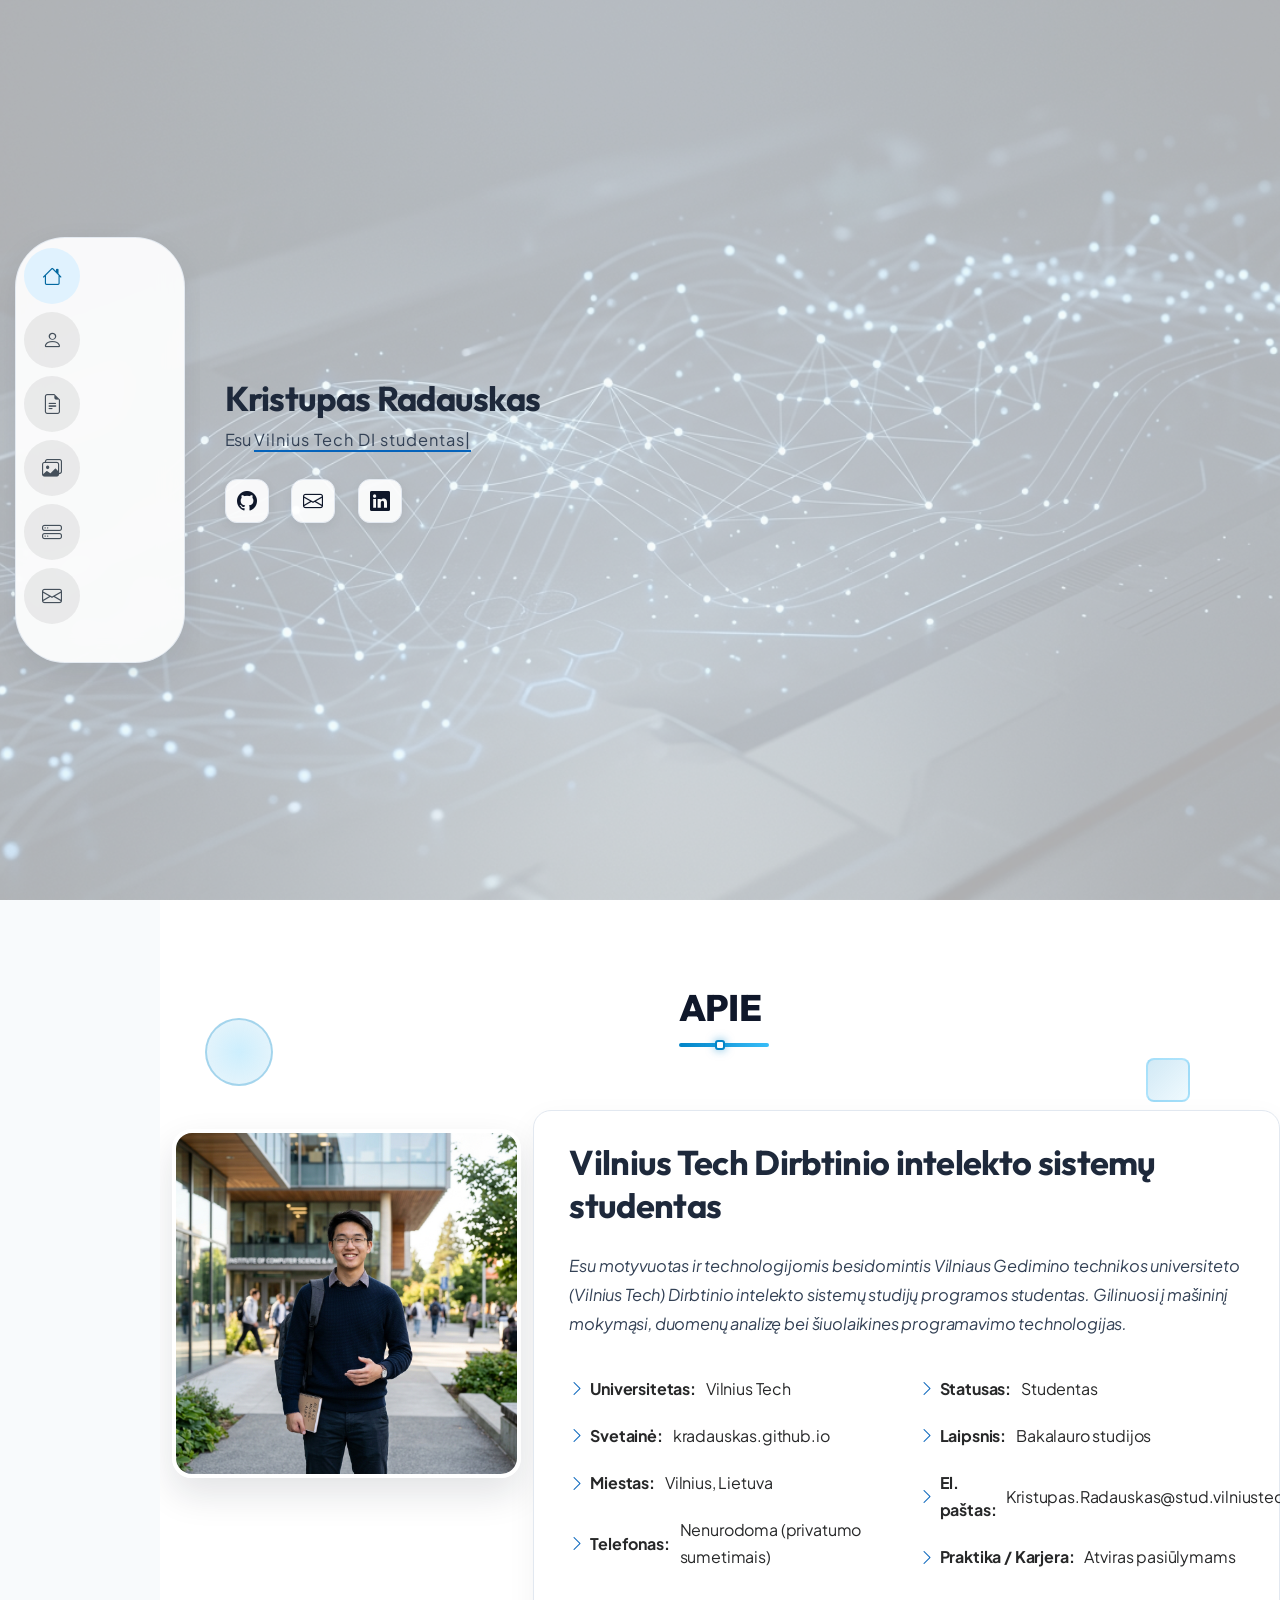
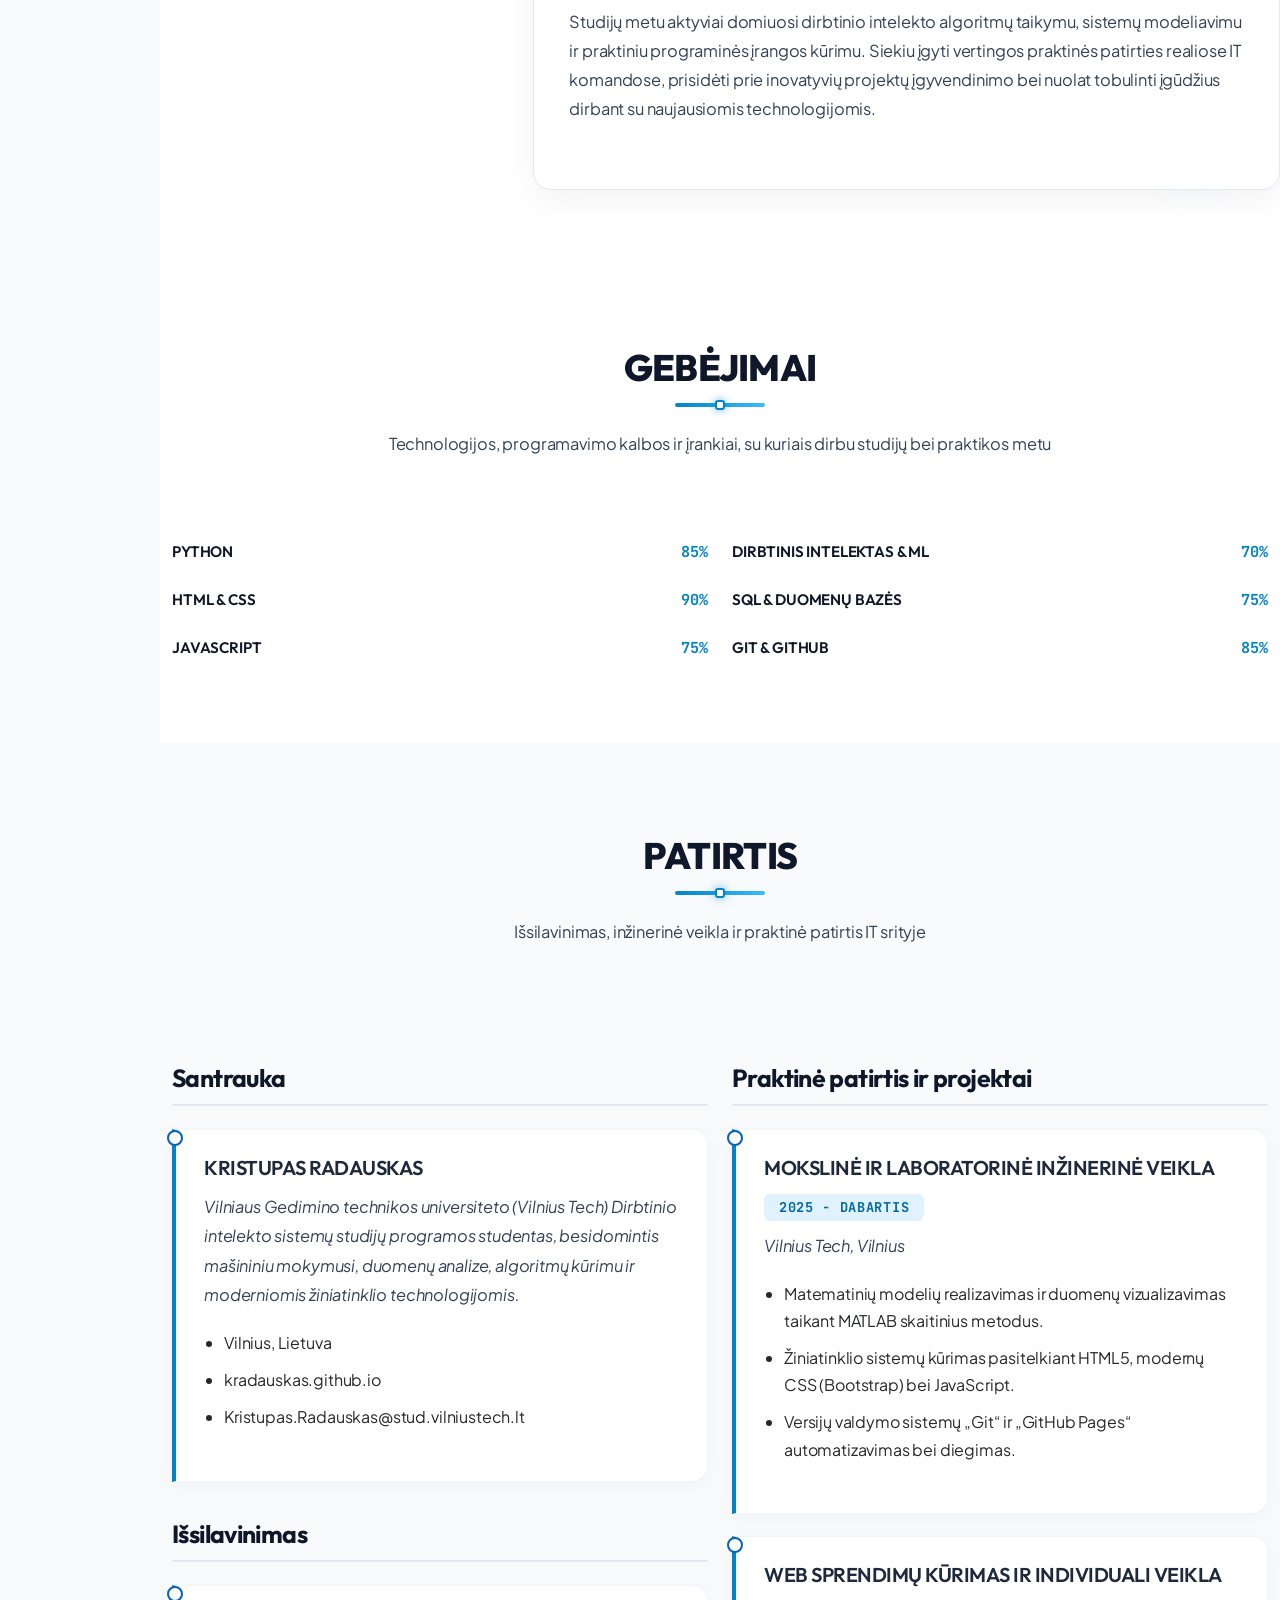
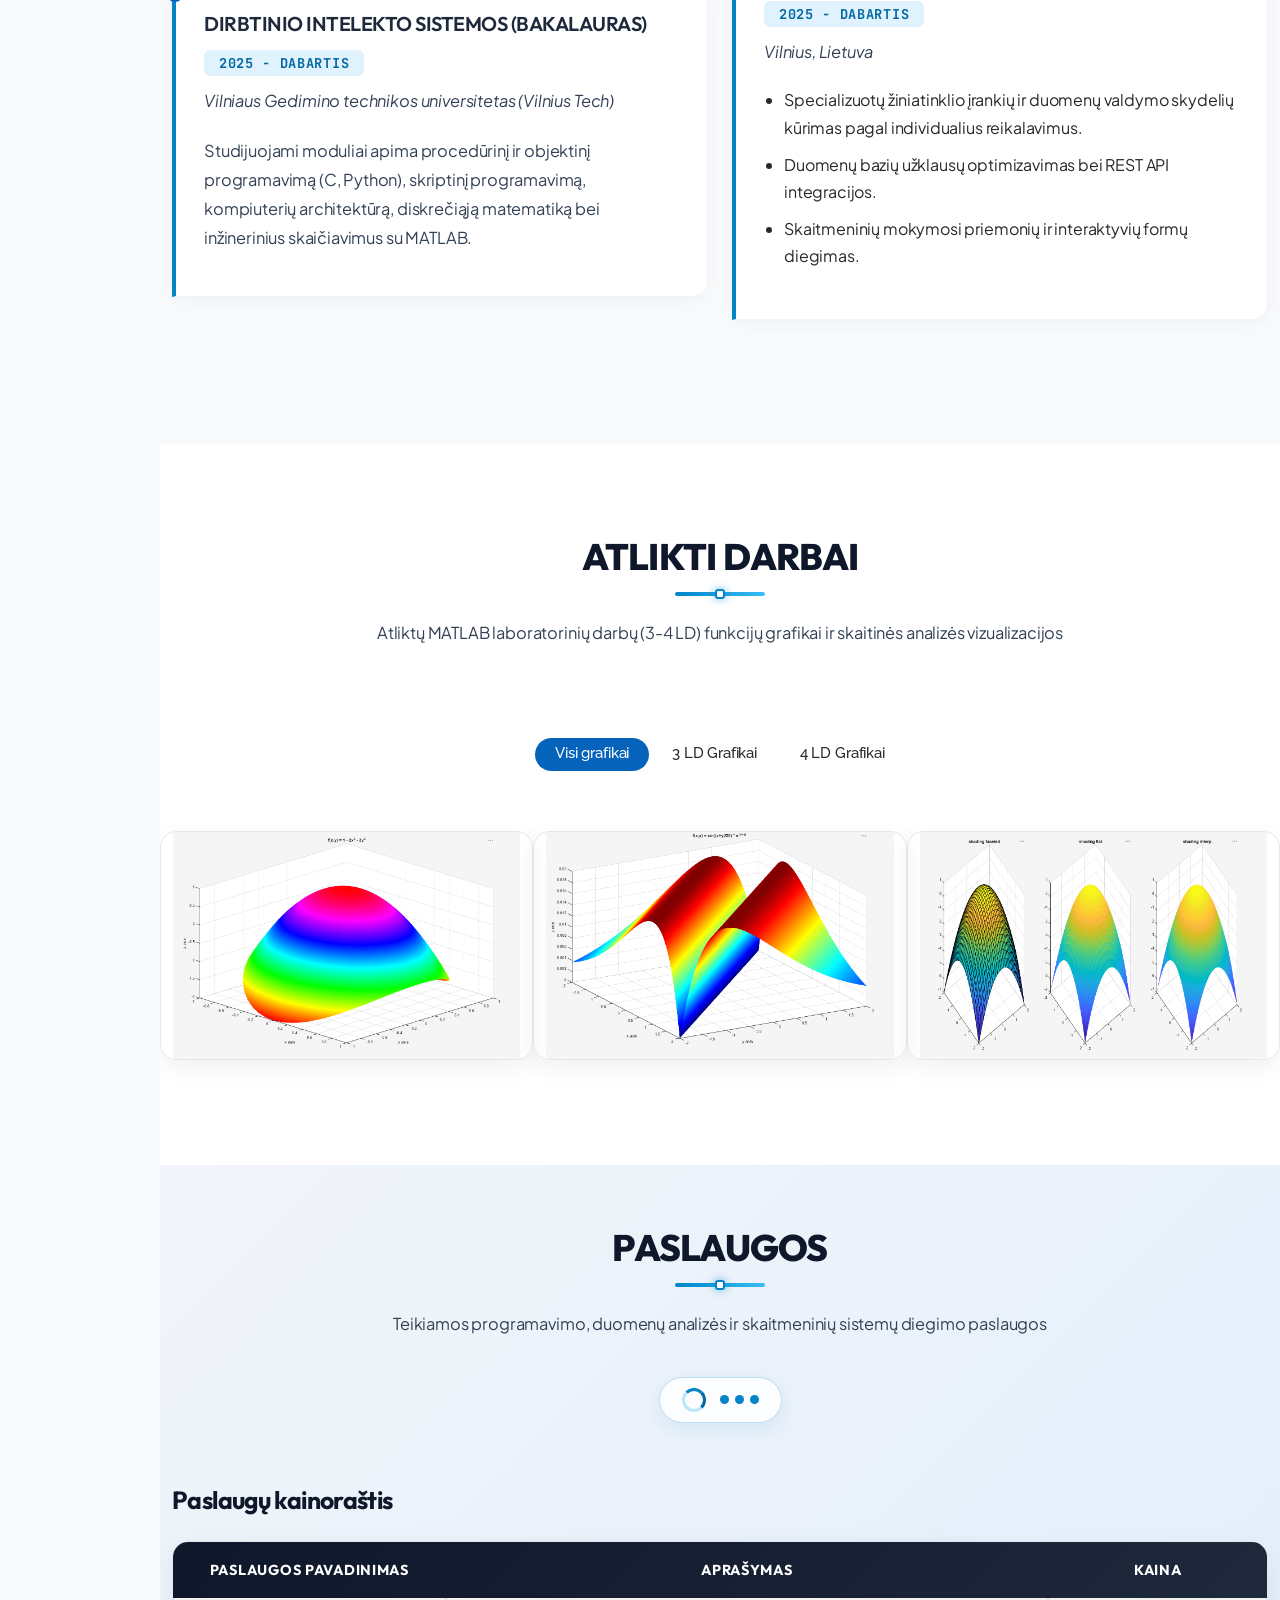
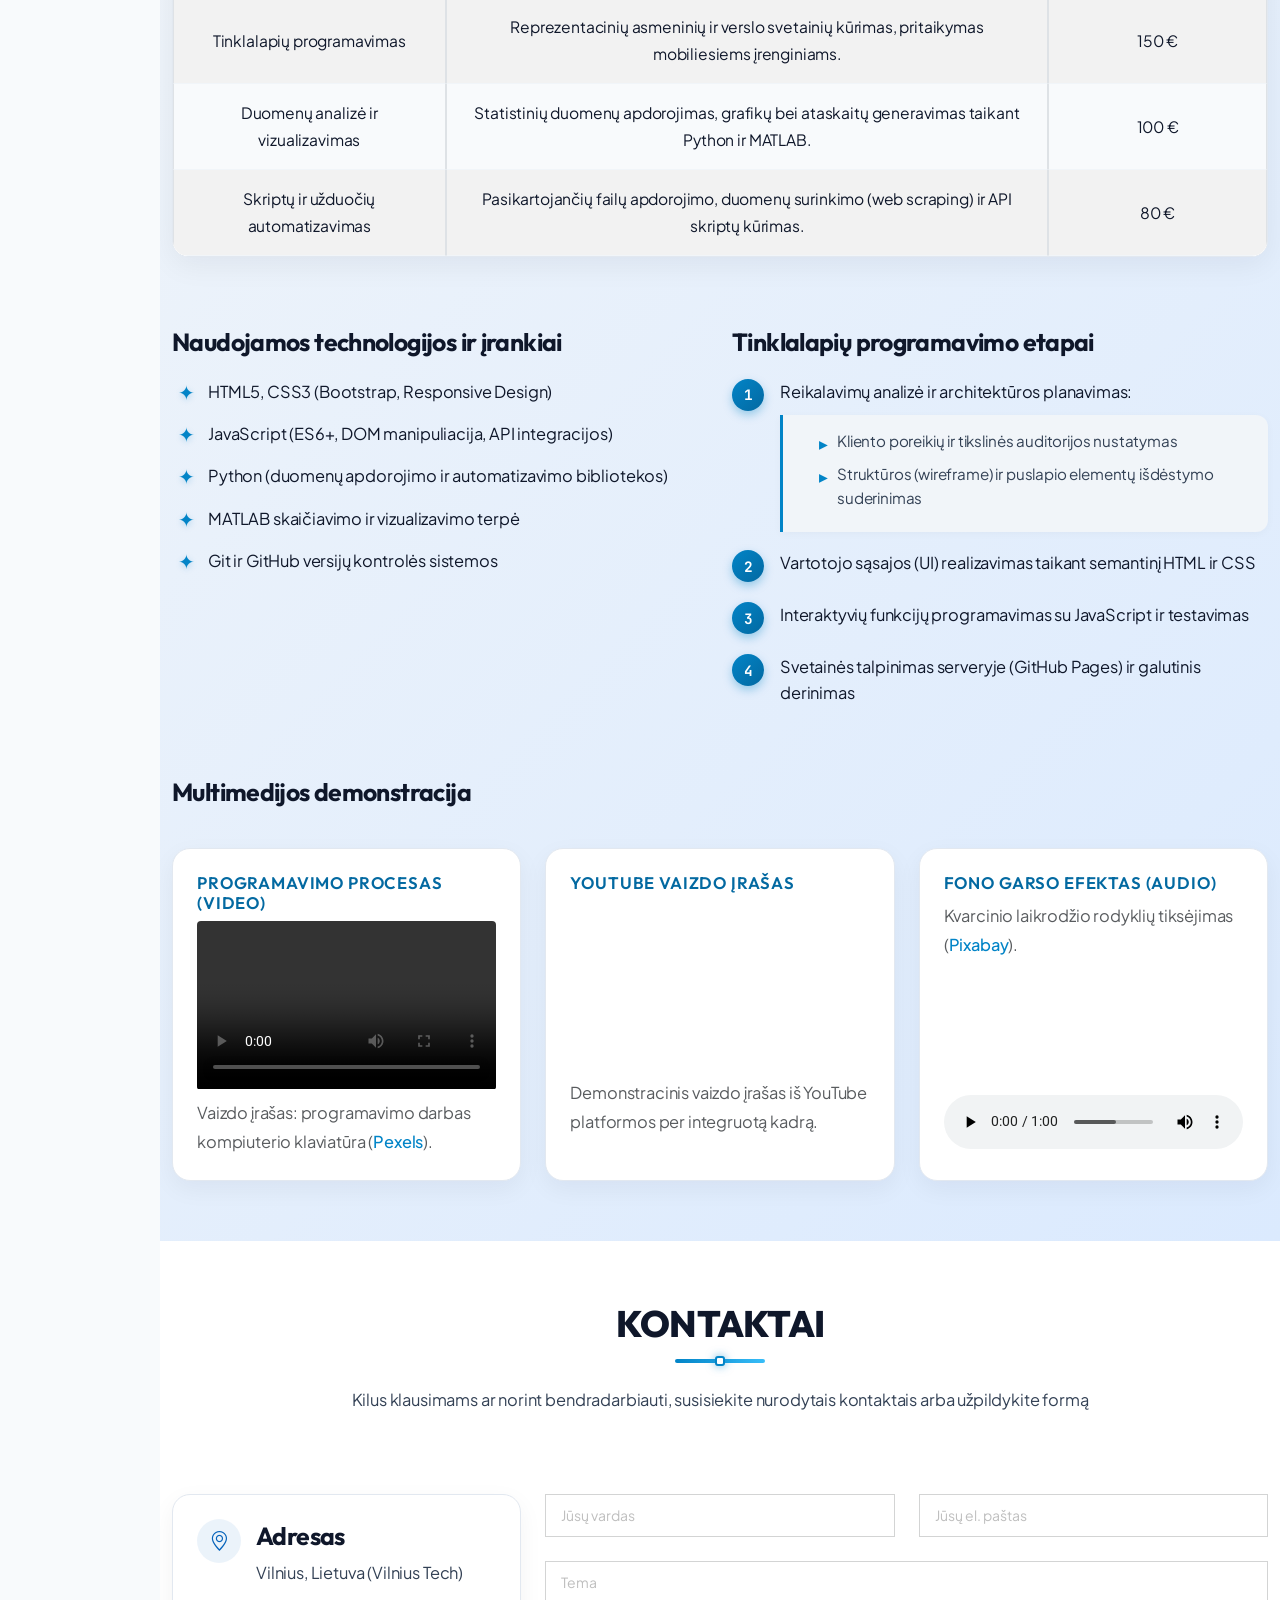
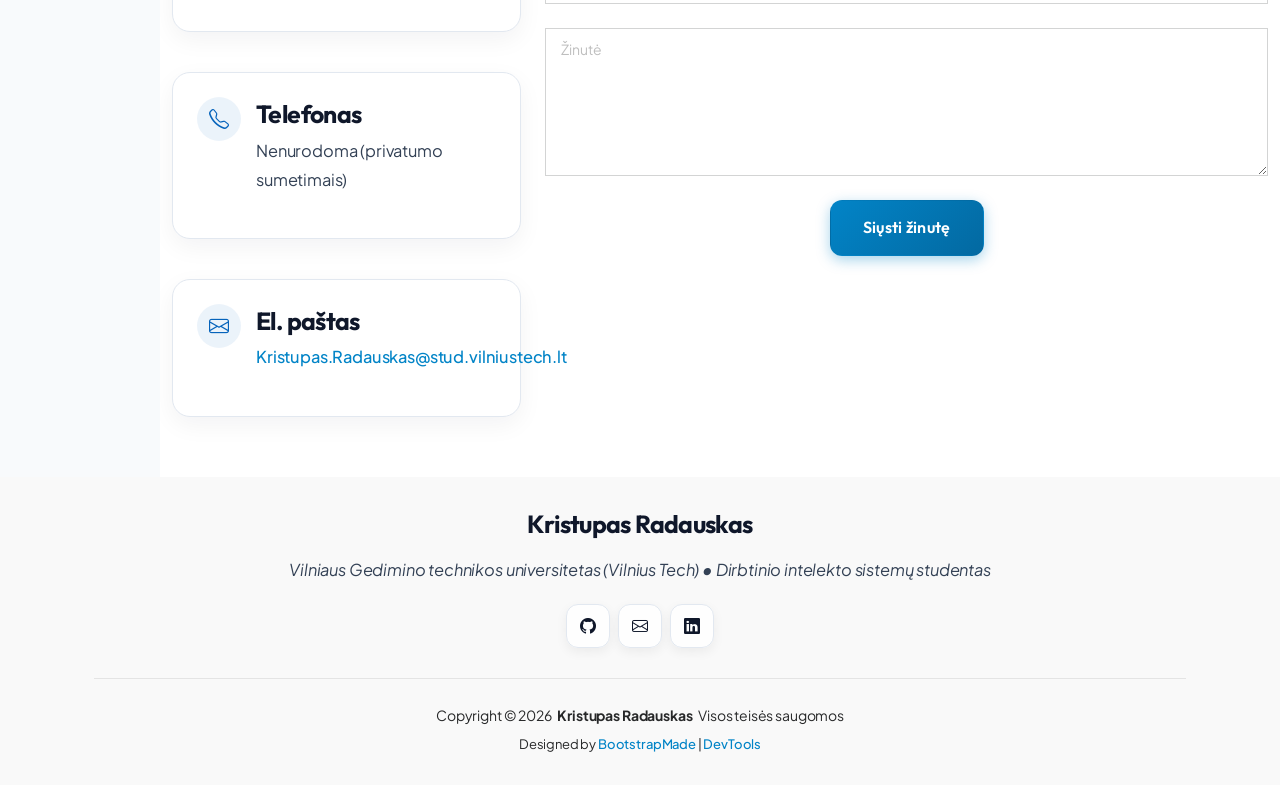
==== commit ac0eaa95: "10 LD: CSS animacijos, krovimo indikatorius, pseudo-elementai ir CSS figūros" ====
--- a/index.html
+++ b/index.html
@@ -28,7 +28,7 @@
   <!-- Main CSS File -->
   <link href="assets/css/main.css" rel="stylesheet">
 
-  <!-- Custom CSS File (9 laboratorinis darbas) -->
+  <!-- Custom CSS File (9 ir 10 laboratoriniai darbai) -->
   <link href="assets/css/custom.css" rel="stylesheet">
 </head>
 
@@ -70,6 +70,13 @@
 
     <!-- About Section -->
     <section id="about" class="about section">
+      <!-- 10 LD Papildoma užduotis (2 d.): Animuotos CSS figūros „Apie“ skiltyje -->
+      <div class="about-shapes" aria-hidden="true">
+        <span class="css-shape shape-circle"></span>
+        <span class="css-shape shape-triangle"></span>
+        <span class="css-shape shape-diamond"></span>
+      </div>
+
       <div class="container section-title" data-aos="fade-up">
         <h2>Apie</h2>
       </div>
@@ -280,6 +287,15 @@
       <div class="container section-title" data-aos="fade-up">
         <h2>Paslaugos</h2>
         <p>Teikiamos programavimo, duomenų analizės ir skaitmeninių sistemų diegimo paslaugos</p>
+        <!-- 10 LD Privaloma užduotis (2 d.): Dekoratyvinis CSS krovimo indikatorius „Paslaugų“ skiltyje -->
+        <div class="services-loading-indicator" aria-label="Dekoratyvinis krovimo indikatorius">
+          <div class="css-spinner" role="status" aria-hidden="true"></div>
+          <div class="pulsing-dots" aria-hidden="true">
+            <span></span>
+            <span></span>
+            <span></span>
+          </div>
+        </div>
       </div>
 
       <div class="container" data-aos="fade-up" data-aos-delay="100">
--- a/assets/css/custom.css
+++ b/assets/css/custom.css
@@ -692,3 +692,349 @@
   font-weight: 600;
   margin: 2px;
 }
+
+/* ==========================================================================
+   6. 10 LABORATORINIS DARBAS: GRAFICOS OBJEKTŲ PROGRAMAVIMAS IR ANIMACIJOS
+   ========================================================================== */
+
+/* --------------------------------------------------------------------------
+   6.1. PRIVALOMA UŽDUOTIS 1: Ne mažiau kaip 2 naujos CSS animacijos (@keyframes)
+   - 1 animacija (socialFloatPulse): 4 būsenos (0%, 30%, 60%, 100%), keičiamos 3 savybės
+     (transform, box-shadow, border-color) socialinių tinklų ikonėlėms.
+   - 2 animacija (profileFloatGlow): profilio nuotraukos tolygus judėjimas ir švytėjimas.
+   -------------------------------------------------------------------------- */
+
+@keyframes socialFloatPulse {
+  0% {
+    transform: translateY(0) scale(1);
+    box-shadow: 0 4px 12px rgba(2, 132, 199, 0.12);
+    border-color: var(--custom-border-color);
+  }
+  30% {
+    transform: translateY(-6px) scale(1.06);
+    box-shadow: 0 10px 20px rgba(2, 132, 199, 0.32);
+    border-color: #38bdf8;
+  }
+  60% {
+    transform: translateY(-2px) scale(1.02);
+    box-shadow: 0 6px 16px rgba(56, 189, 248, 0.25);
+    border-color: var(--custom-primary);
+  }
+  100% {
+    transform: translateY(0) scale(1);
+    box-shadow: 0 4px 12px rgba(2, 132, 199, 0.12);
+    border-color: var(--custom-border-color);
+  }
+}
+
+.hero .social-links a,
+.footer .social-links a {
+  animation: socialFloatPulse 3.2s ease-in-out infinite;
+}
+
+.hero .social-links a:nth-child(2),
+.footer .social-links a:nth-child(2) {
+  animation-delay: 0.4s;
+}
+
+.hero .social-links a:nth-child(3),
+.footer .social-links a:nth-child(3) {
+  animation-delay: 0.8s;
+}
+
+/* Sustabdome bazinę animaciją užvedus pelę, kad netrukdytų paspaudimui */
+.hero .social-links a:hover,
+.footer .social-links a:hover {
+  animation-play-state: paused;
+}
+
+/* 2-oji nauja CSS animacija: profilio nuotraukos plaukiojimas ir šešėlio pulsavimas */
+@keyframes profileFloatGlow {
+  0% {
+    transform: translateY(0px);
+    box-shadow: 0 16px 36px rgba(15, 23, 42, 0.12);
+  }
+  50% {
+    transform: translateY(-8px);
+    box-shadow: 0 24px 44px rgba(2, 132, 199, 0.24);
+  }
+  100% {
+    transform: translateY(0px);
+    box-shadow: 0 16px 36px rgba(15, 23, 42, 0.12);
+  }
+}
+
+#about img.rounded {
+  animation: profileFloatGlow 4.5s ease-in-out infinite;
+}
+
+/* --------------------------------------------------------------------------
+   6.2. PRIVALOMA UŽDUOTIS 2: Dekoratyvinis CSS krovimo indikatorius „Paslaugų“ skiltyje
+   Įgyvendintas besisukantis apskritimas (Spinner) ir pulsuojantys taškai (Pulsing Dots)
+   -------------------------------------------------------------------------- */
+
+.services-loading-indicator {
+  display: inline-flex;
+  align-items: center;
+  justify-content: center;
+  gap: 14px;
+  margin-top: 18px;
+  padding: 10px 22px;
+  background: rgba(255, 255, 255, 0.85);
+  border: 1px solid rgba(2, 132, 199, 0.25);
+  border-radius: 9999px;
+  box-shadow: 0 6px 20px rgba(2, 132, 199, 0.1);
+}
+
+/* Besisukantis apskritimas (CSS Spinner) */
+.css-spinner {
+  width: 24px;
+  height: 24px;
+  border: 3px solid #bae6fd;
+  border-top-color: var(--custom-primary);
+  border-right-color: #0369a1;
+  border-radius: 50%;
+  animation: customSpinnerRotate 1s linear infinite;
+}
+
+@keyframes customSpinnerRotate {
+  0% {
+    transform: rotate(0deg);
+  }
+  100% {
+    transform: rotate(360deg);
+  }
+}
+
+/* Palaipsniui didėjantys ir nykstantys taškai (Pulsing Dots) */
+.pulsing-dots {
+  display: inline-flex;
+  align-items: center;
+  gap: 6px;
+}
+
+.pulsing-dots span {
+  width: 9px;
+  height: 9px;
+  border-radius: 50%;
+  background: var(--custom-primary);
+  display: inline-block;
+  animation: customPulsingDots 1.4s ease-in-out infinite;
+}
+
+.pulsing-dots span:nth-child(2) {
+  animation-delay: 0.2s;
+}
+
+.pulsing-dots span:nth-child(3) {
+  animation-delay: 0.4s;
+}
+
+@keyframes customPulsingDots {
+  0%, 100% {
+    transform: scale(0.6);
+    opacity: 0.35;
+    background-color: #38bdf8;
+  }
+  50% {
+    transform: scale(1.25);
+    opacity: 1;
+    background-color: var(--custom-primary-dark);
+  }
+}
+
+/* --------------------------------------------------------------------------
+   6.3. PRIVALOMA UŽDUOTIS 3: Dekoratyviniai animuoti pseudo-elementai (::before ir ::after)
+   Pagrindinėms skilčių antraštėms (.section-title h2) be papildomų HTML elementų
+   -------------------------------------------------------------------------- */
+
+.section-title h2 {
+  padding-bottom: 18px !important;
+}
+
+/* ::after – animuota pulsuojanti gradientinė juosta po antrašte */
+.section-title h2::after {
+  content: "" !important;
+  position: absolute !important;
+  display: block !important;
+  height: 4px !important;
+  width: 90px !important;
+  left: 0 !important;
+  right: 0 !important;
+  bottom: 2px !important;
+  margin: auto !important;
+  border-radius: 9999px !important;
+  background: linear-gradient(90deg, var(--custom-primary), #38bdf8, var(--custom-primary-dark)) !important;
+  background-size: 200% 100% !important;
+  animation: headingAfterBarPulse 3.5s ease-in-out infinite !important;
+  z-index: 1;
+}
+
+/* ::before – animuotas dekoratyvinis rombas/taškas, slenkantis išilgai antraštės linijos */
+.section-title h2::before {
+  content: "" !important;
+  position: absolute !important;
+  display: block !important;
+  width: 10px !important;
+  height: 10px !important;
+  bottom: -1px !important;
+  left: calc(50% - 5px) !important;
+  right: auto !important;
+  margin: 0 !important;
+  background: #ffffff !important;
+  border: 2.5px solid var(--custom-primary) !important;
+  border-radius: 3px !important;
+  box-shadow: 0 0 10px rgba(2, 132, 199, 0.6) !important;
+  animation: headingBeforeDiamondMove 3.5s ease-in-out infinite !important;
+  z-index: 2;
+}
+
+@keyframes headingAfterBarPulse {
+  0%, 100% {
+    width: 70px;
+    background-position: 0% 50%;
+    box-shadow: 0 2px 6px rgba(2, 132, 199, 0.25);
+  }
+  50% {
+    width: 115px;
+    background-position: 100% 50%;
+    box-shadow: 0 4px 12px rgba(56, 189, 248, 0.5);
+  }
+}
+
+@keyframes headingBeforeDiamondMove {
+  0% {
+    transform: translateX(-32px) rotate(45deg) scale(0.9);
+    border-color: var(--custom-primary);
+  }
+  50% {
+    transform: translateX(32px) rotate(225deg) scale(1.15);
+    border-color: #38bdf8;
+  }
+  100% {
+    transform: translateX(-32px) rotate(405deg) scale(0.9);
+    border-color: var(--custom-primary);
+  }
+}
+
+/* --------------------------------------------------------------------------
+   6.4. PAPILDOMA UŽDUOTIS 1: Animuotas gradientinis fonas „Paslaugų“ skiltyje (#services)
+   -------------------------------------------------------------------------- */
+
+#services {
+  background: linear-gradient(-45deg, #f8fafc, #e0f2fe, #f0f9ff, #dbeafe, #f1f5f9) !important;
+  background-size: 400% 400% !important;
+  animation: servicesGradientFlow 12s ease infinite !important;
+  position: relative;
+}
+
+@keyframes servicesGradientFlow {
+  0% {
+    background-position: 0% 50%;
+  }
+  50% {
+    background-position: 100% 50%;
+  }
+  100% {
+    background-position: 0% 50%;
+  }
+}
+
+/* --------------------------------------------------------------------------
+   6.5. PAPILDOMA UŽDUOTIS 2: Animuotos CSS figūros „Apie“ skiltyje (#about)
+   Sukurtos 3 CSS figūros (apskritimas, trikampis, rombas/kvadratas) su
+   Rotating, Scaling ir Floating animacijomis.
+   -------------------------------------------------------------------------- */
+
+#about {
+  position: relative !important;
+  overflow: hidden !important;
+}
+
+#about .container {
+  position: relative;
+  z-index: 1;
+}
+
+.about-shapes {
+  position: absolute;
+  inset: 0;
+  pointer-events: none;
+  z-index: 0;
+  overflow: hidden;
+}
+
+.css-shape {
+  position: absolute;
+  display: block;
+}
+
+/* 1 Figūra: CSS Apskritimas (Scaling + Floating animacija) */
+.shape-circle {
+  width: 68px;
+  height: 68px;
+  top: 12%;
+  left: 4%;
+  border-radius: 50%;
+  background: radial-gradient(circle, rgba(56, 189, 248, 0.25) 0%, rgba(2, 132, 199, 0.08) 100%);
+  border: 2px solid rgba(2, 132, 199, 0.28);
+  animation: shapeCircleScaleFloat 6s ease-in-out infinite;
+}
+
+/* 2 Figūra: CSS Trikampis (Rotating + Floating animacija) */
+.shape-triangle {
+  width: 0;
+  height: 0;
+  bottom: 10%;
+  right: 5%;
+  border-left: 30px solid transparent;
+  border-right: 30px solid transparent;
+  border-bottom: 52px solid rgba(2, 132, 199, 0.18);
+  filter: drop-shadow(0 6px 12px rgba(2, 132, 199, 0.15));
+  animation: shapeTriangleRotateFloat 8s linear infinite;
+}
+
+/* 3 Figūra: CSS Rombas / Kvadratas (Rotating + Scaling animacija) */
+.shape-diamond {
+  width: 44px;
+  height: 44px;
+  top: 16%;
+  right: 8%;
+  border-radius: 8px;
+  background: linear-gradient(135deg, rgba(2, 132, 199, 0.18), rgba(56, 189, 248, 0.08));
+  border: 2px solid rgba(56, 189, 248, 0.35);
+  animation: shapeDiamondSpinScale 7s ease-in-out infinite;
+}
+
+@keyframes shapeCircleScaleFloat {
+  0%, 100% {
+    transform: translate(0, 0) scale(1);
+    opacity: 0.7;
+  }
+  50% {
+    transform: translate(18px, -22px) scale(1.28);
+    opacity: 1;
+  }
+}
+
+@keyframes shapeTriangleRotateFloat {
+  0% {
+    transform: translateY(0) rotate(0deg);
+  }
+  50% {
+    transform: translateY(-20px) rotate(180deg);
+  }
+  100% {
+    transform: translateY(0) rotate(360deg);
+  }
+}
+
+@keyframes shapeDiamondSpinScale {
+  0%, 100% {
+    transform: translate(0, 0) rotate(45deg) scale(0.9);
+  }
+  50% {
+    transform: translate(-16px, 18px) rotate(225deg) scale(1.22);
+  }
+}
+
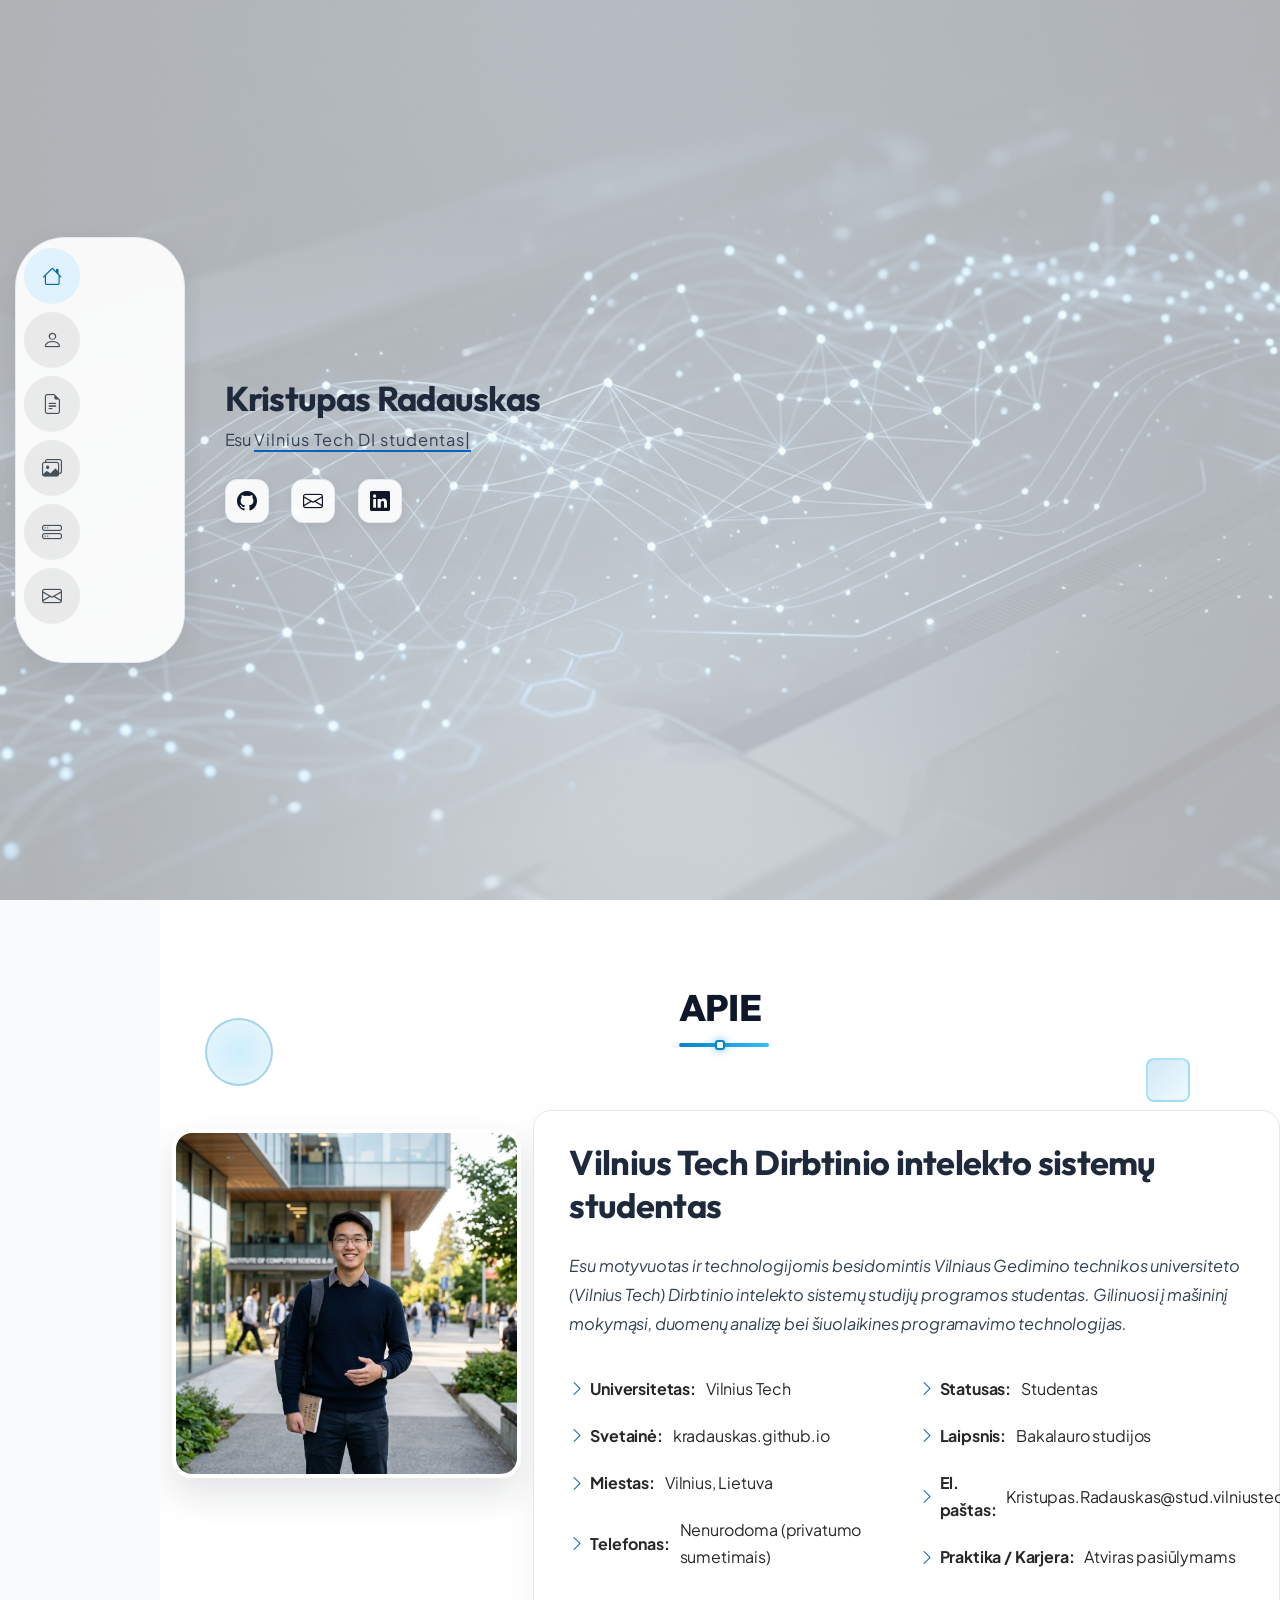
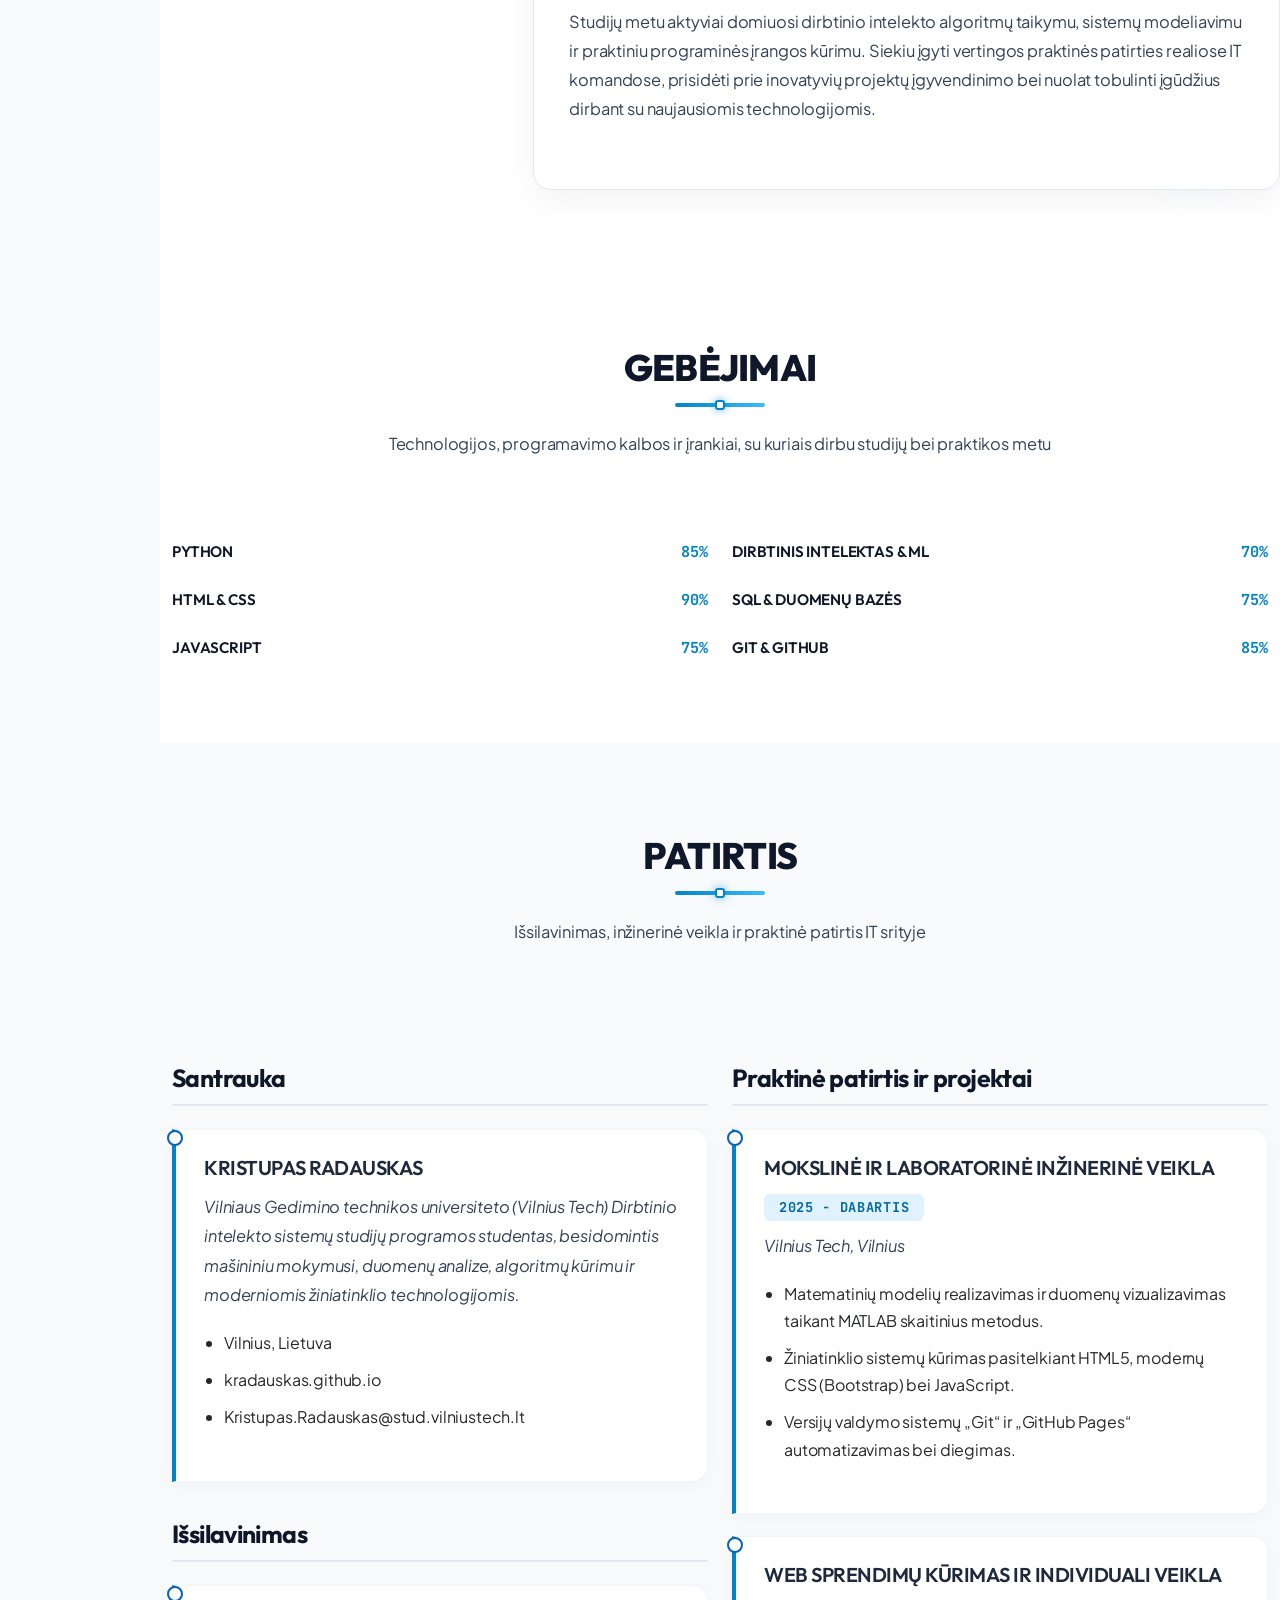
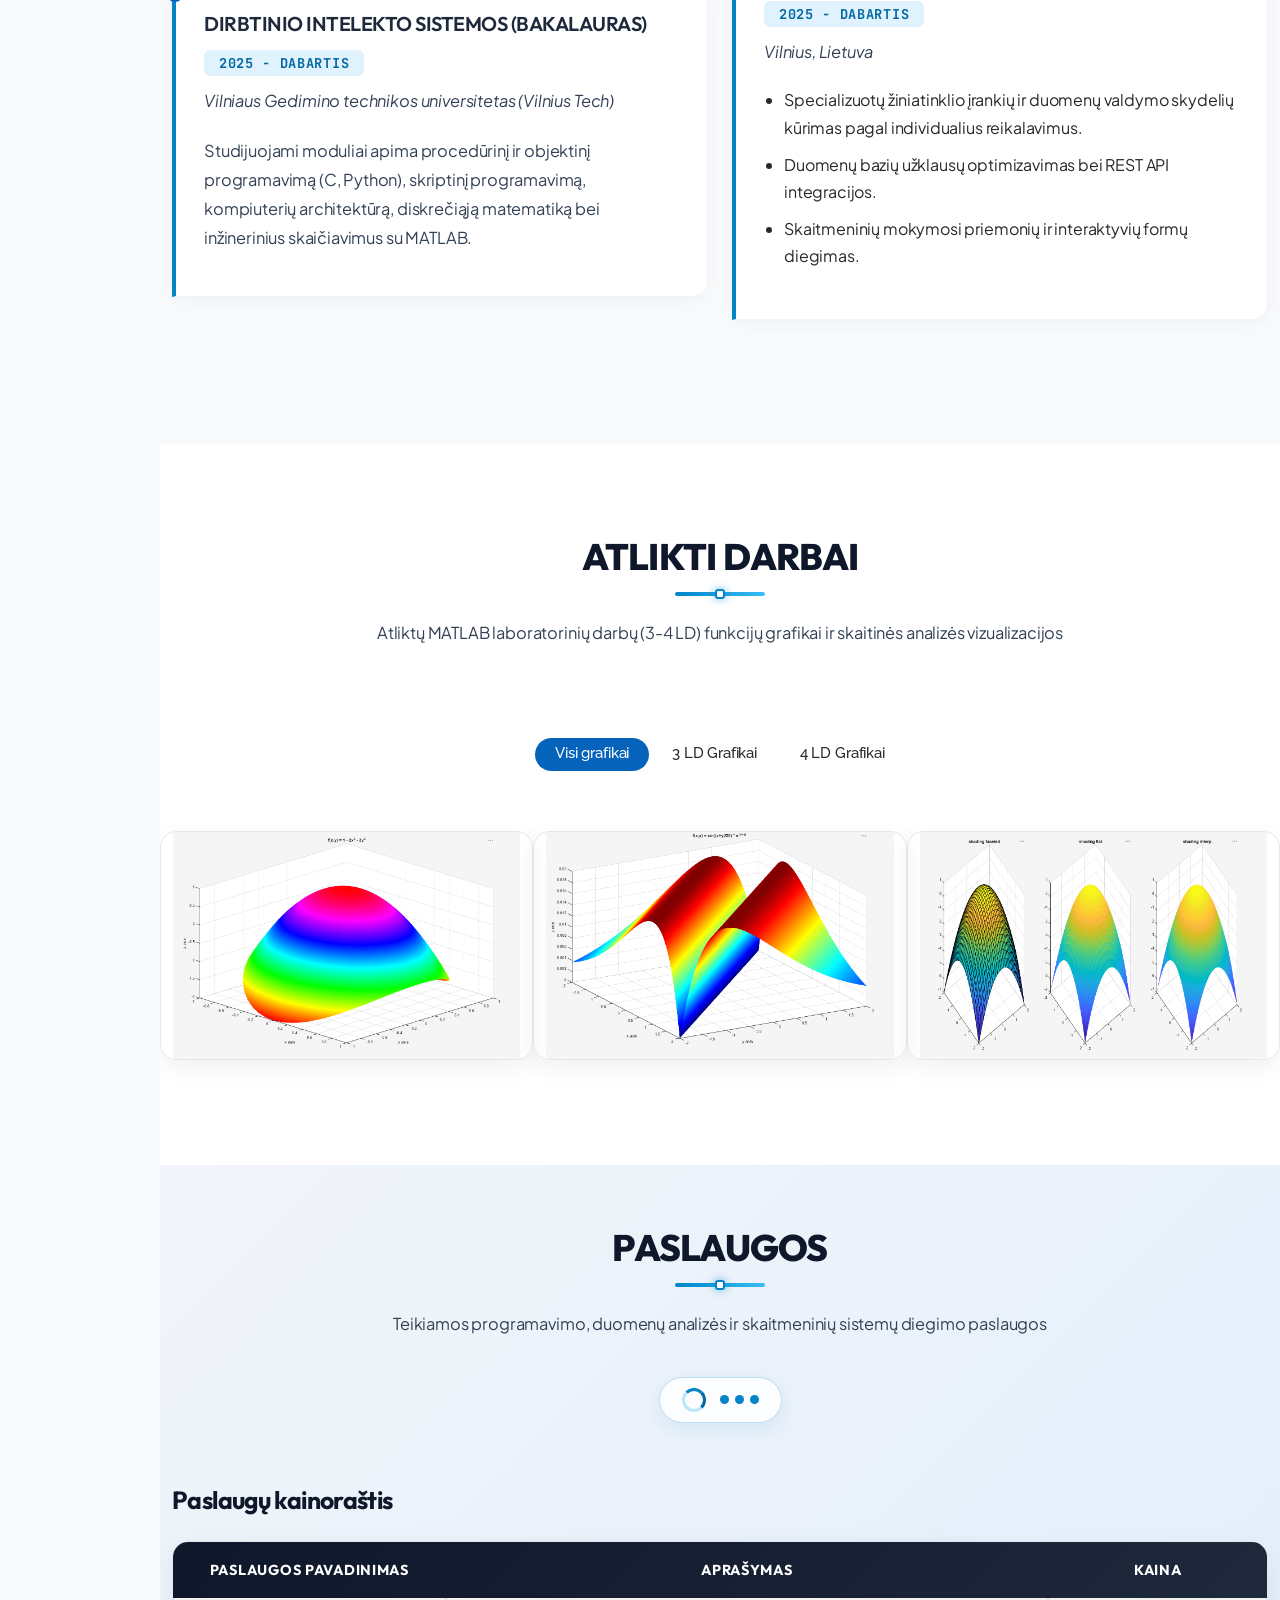
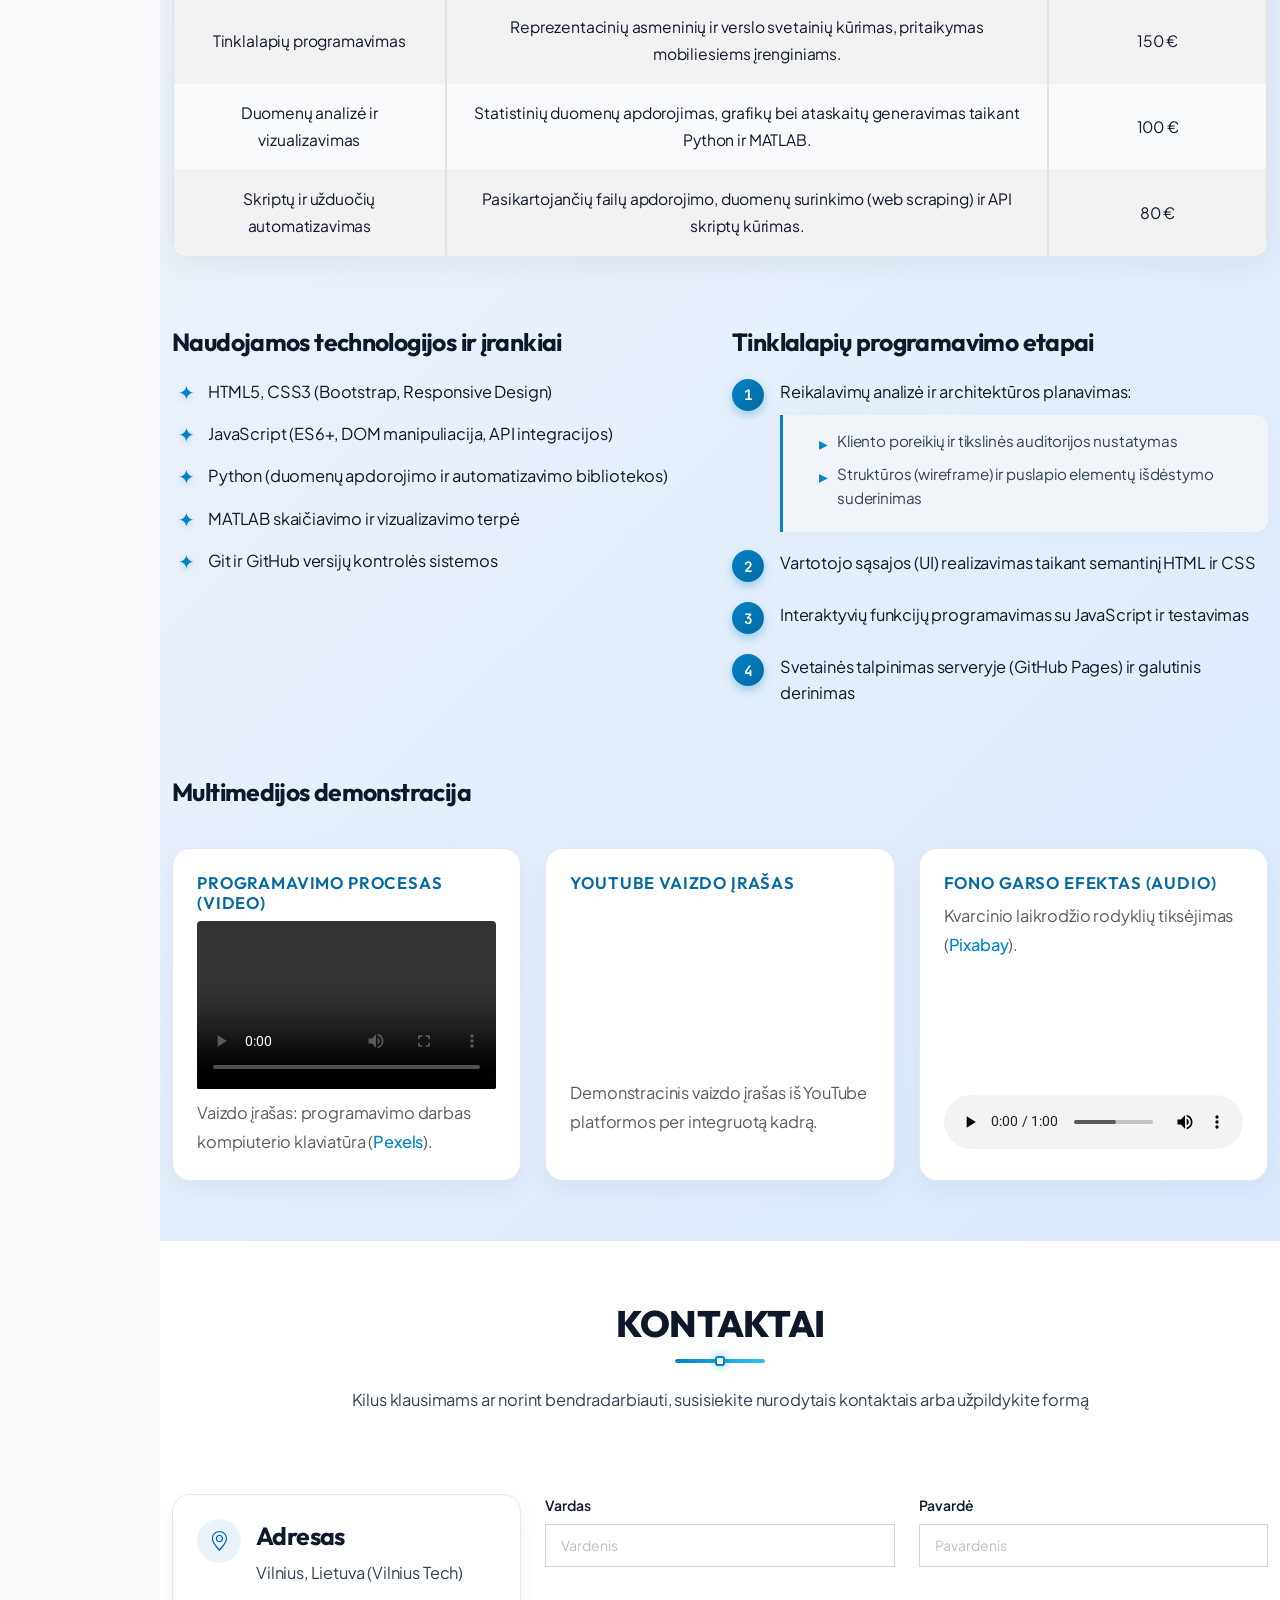
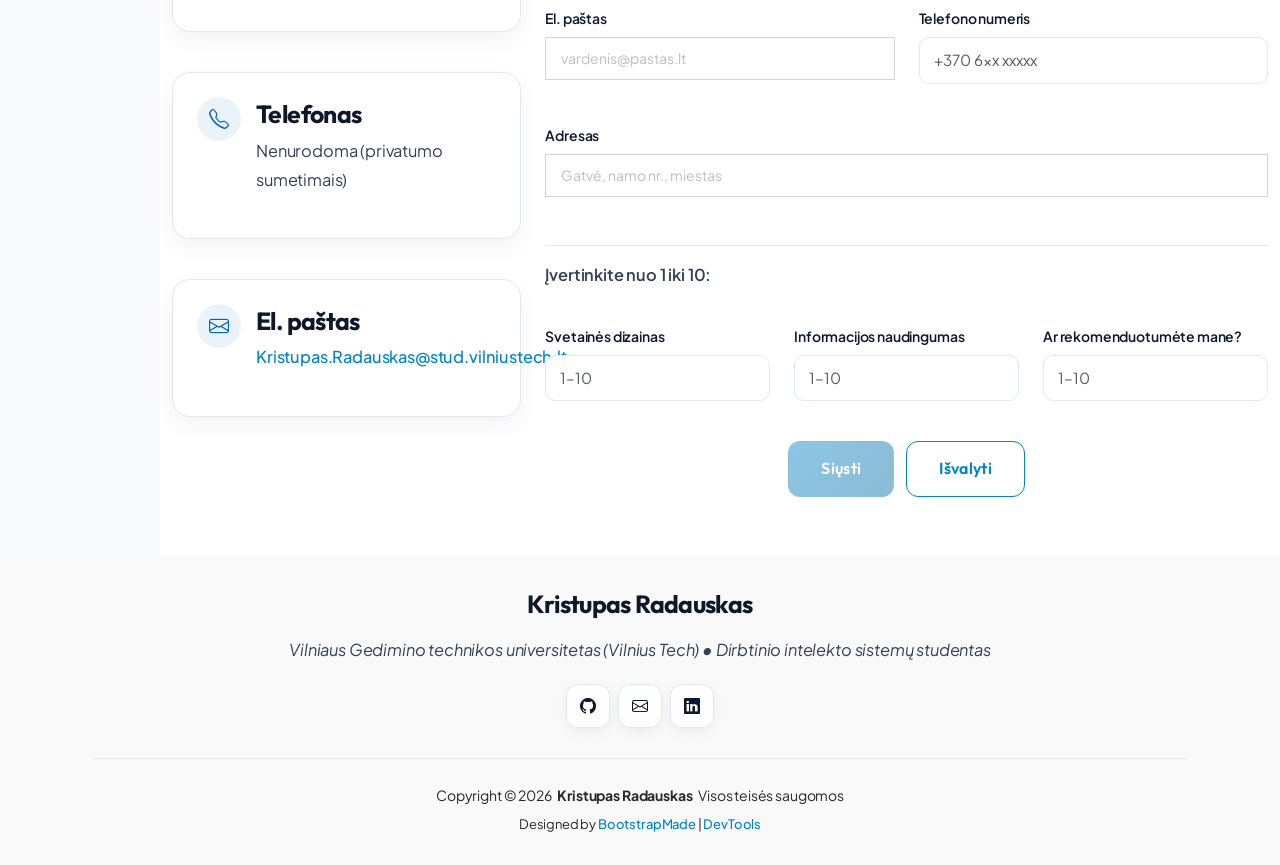
==== commit 1b41abbf: "11 LD: JavaScript kontaktų forma Privaloma dalis: custom.js, nauji formos laukai (vardas, pavardė, e" ====
--- a/index.html
+++ b/index.html
@@ -451,27 +451,60 @@
           </div>
 
           <div class="col-lg-8">
-            <form action="forms/contact.php" method="post" class="php-email-form" data-aos="fade-up" data-aos-delay="200">
-              <div class="row gy-4">
-                <div class="col-md-6">
-                  <input type="text" name="name" class="form-control" placeholder="Jūsų vardas" required="">
-                </div>
-                <div class="col-md-6">
-                  <input type="email" class="form-control" name="email" placeholder="Jūsų el. paštas" required="">
-                </div>
+            <form id="contact-form" class="php-email-form cv-form" novalidate data-aos="fade-up" data-aos-delay="200">
+              <div class="row gy-3">
+                <div class="col-md-6 cv-field">
+                  <label for="cf-vardas">Vardas</label>
+                  <input type="text" id="cf-vardas" name="vardas" class="form-control" placeholder="Vardenis" autocomplete="given-name" required>
+                  <div class="cv-error" aria-live="polite"></div>
+                </div>
+                <div class="col-md-6 cv-field">
+                  <label for="cf-pavarde">Pavardė</label>
+                  <input type="text" id="cf-pavarde" name="pavarde" class="form-control" placeholder="Pavardenis" autocomplete="family-name" required>
+                  <div class="cv-error" aria-live="polite"></div>
+                </div>
+                <div class="col-md-6 cv-field">
+                  <label for="cf-email">El. paštas</label>
+                  <input type="email" id="cf-email" name="email" class="form-control" placeholder="vardenis@pastas.lt" autocomplete="email" required>
+                  <div class="cv-error" aria-live="polite"></div>
+                </div>
+                <div class="col-md-6 cv-field">
+                  <label for="cf-telefonas">Telefono numeris</label>
+                  <input type="tel" id="cf-telefonas" name="telefonas" class="form-control" placeholder="+370 6xx xxxxx" inputmode="numeric" maxlength="14" autocomplete="tel" required>
+                  <div class="cv-error" aria-live="polite"></div>
+                </div>
+                <div class="col-md-12 cv-field">
+                  <label for="cf-adresas">Adresas</label>
+                  <input type="text" id="cf-adresas" name="adresas" class="form-control" placeholder="Gatvė, namo nr., miestas" autocomplete="street-address" required>
+                  <div class="cv-error" aria-live="polite"></div>
+                </div>
+
                 <div class="col-md-12">
-                  <input type="text" class="form-control" name="subject" placeholder="Tema" required="">
-                </div>
-                <div class="col-md-12">
-                  <textarea class="form-control" name="message" rows="6" placeholder="Žinutė" required=""></textarea>
-                </div>
-                <div class="col-md-12 text-center">
-                  <div class="loading">Kraunama...</div>
-                  <div class="error-message"></div>
-                  <div class="sent-message">Jūsų žinutė sėkmingai išsiųsta. Ačiū!</div>
-                  <button type="submit">Siųsti žinutę</button>
-                </div>
-              </div>
+                  <p class="cv-rating-intro">Įvertinkite nuo 1 iki 10:</p>
+                </div>
+                <div class="col-md-4 cv-field">
+                  <label for="cf-q1">Svetainės dizainas</label>
+                  <input type="number" id="cf-q1" name="q1" class="form-control" min="1" max="10" step="1" placeholder="1–10" required>
+                  <div class="cv-error" aria-live="polite"></div>
+                </div>
+                <div class="col-md-4 cv-field">
+                  <label for="cf-q2">Informacijos naudingumas</label>
+                  <input type="number" id="cf-q2" name="q2" class="form-control" min="1" max="10" step="1" placeholder="1–10" required>
+                  <div class="cv-error" aria-live="polite"></div>
+                </div>
+                <div class="col-md-4 cv-field">
+                  <label for="cf-q3">Ar rekomenduotumėte mane?</label>
+                  <input type="number" id="cf-q3" name="q3" class="form-control" min="1" max="10" step="1" placeholder="1–10" required>
+                  <div class="cv-error" aria-live="polite"></div>
+                </div>
+
+                <div class="col-md-12 cv-actions">
+                  <button type="submit" id="cf-submit" disabled>Siųsti</button>
+                  <button type="button" id="cf-clear" class="cv-btn-secondary">Išvalyti</button>
+                </div>
+              </div>
+
+              <div id="cf-result" class="cv-result" hidden aria-live="polite"></div>
             </form>
           </div>
         </div>
@@ -508,7 +541,6 @@
 
   <!-- Vendor JS Files -->
   <script src="assets/vendor/bootstrap/js/bootstrap.bundle.min.js"></script>
-  <script src="assets/vendor/php-email-form/validate.js"></script>
   <script src="assets/vendor/aos/aos.js"></script>
   <script src="assets/vendor/typed.js/typed.umd.js"></script>
   <script src="assets/vendor/purecounter/purecounter_vanilla.js"></script>
@@ -520,6 +552,7 @@
 
   <!-- Main JS File -->
   <script src="assets/js/main.js"></script>
+  <script src="assets/js/custom.js"></script>
 
 </body>
 
--- a/assets/css/custom.css
+++ b/assets/css/custom.css
@@ -9,11 +9,6 @@
    1. ŠRIFTŲ IMPORTAS IR TIPOGRAFIJA (Privaloma užduotis 2 punktas)
    ========================================================================== */
 
-/* Modernių Google Fonts šriftų importas:
-   - 'Plus Jakarta Sans' pagrindiniam tekstui (labai skaitomas, modernus sans-serif)
-   - 'Outfit' antraštėms (stilingas, geometriškas, reprezentatyvus)
-   - 'JetBrains Mono' kodui ir skaitinėms reikšmėms
-*/
 @import url('https://fonts.googleapis.com/css2?family=JetBrains+Mono:wght@500;700&family=Outfit:wght@400;500;600;700;800&family=Plus+Jakarta+Sans:ital,wght@0,300;0,400;0,500;0,600;0,700;1,400;1,600&display=swap');
 
 :root {
@@ -32,7 +27,6 @@
   --custom-border-color: #e2e8f0;
 }
 
-/* 2.a. Svetainės šrifto šeimos pakeitimas */
 body {
   font-family: var(--custom-font-sans) !important;
   color: var(--custom-text-main);
@@ -41,7 +35,6 @@
   letter-spacing: -0.01em;
 }
 
-/* 2.b. Antraščių stiliai (h1-h6): skirtingi dydžiai, storiai, spalvos */
 h1, h2, h3, h4, h5, h6 {
   font-family: var(--custom-font-heading) !important;
   color: var(--custom-text-main);
@@ -95,7 +88,6 @@
   color: #64748b !important;
 }
 
-/* Sekcijų pagrindinės antraštės vizualinis atnaujinimas */
 .section-title h2 {
   font-size: 2.3rem !important;
   font-weight: 800 !important;
@@ -118,7 +110,6 @@
   border-radius: 4px !important;
 }
 
-/* 2.c. Pastraipų stiliaus atnaujinimas */
 p {
   font-size: 1.025rem !important;
   line-height: 1.78 !important;
@@ -131,7 +122,6 @@
    2. KOMPONENTŲ STILIAI: MYGTUKAI IR NUORODOS (Privaloma užduotis 3 punktas)
    ========================================================================== */
 
-/* 3.a. Mygtukai ir jų pseudo-klasės (:hover, :active) */
 button,
 .btn,
 .php-email-form button[type="submit"] {
@@ -153,7 +143,6 @@
   outline: none;
 }
 
-/* Mygtuko :hover būsena */
 button:hover,
 .btn:hover,
 .php-email-form button[type="submit"]:hover {
@@ -163,7 +152,6 @@
   color: #ffffff !important;
 }
 
-/* Mygtuko :active būsena */
 button:active,
 .btn:active,
 .php-email-form button[type="submit"]:active {
@@ -171,7 +159,6 @@
   box-shadow: 0 2px 6px rgba(2, 132, 199, 0.25) !important;
 }
 
-/* 3.b. Nuorodos ir jų :hover stilius */
 a {
   color: var(--custom-primary);
   text-decoration: none;
@@ -185,7 +172,6 @@
   text-underline-offset: 4px;
 }
 
-/* Socialinių tinklų nuorodos (Hero ir Footer) */
 .hero .social-links a,
 .footer .social-links a {
   display: inline-flex;
@@ -214,7 +200,6 @@
    3. ELEMENTŲ IŠDĖSTYMAS IR TARPAI (Privaloma užduotis 4 punktas)
    ========================================================================== */
 
-/* 4.a. Tarpų keitimas (margin ir padding) „Apie”, „Patirtis”, „Atlikti darbai” */
 #about {
   padding-top: 85px !important;
   padding-bottom: 95px !important;
@@ -251,9 +236,6 @@
   gap: 14px;
 }
 
-/* 4.b. Turinio blokų išvaizdos patobulinimas: kraštinės, užapvalinimai (border-radius), šešėliai (box-shadow) */
-
-/* „Apie“ sekcijos profilio nuotrauka */
 #about img.rounded {
   border-radius: 20px !important;
   border: 4px solid #ffffff;
@@ -265,7 +247,6 @@
   transform: scale(1.02);
 }
 
-/* „Apie“ informacinė kortelė */
 #about .content {
   background: #ffffff;
   border-radius: 18px;
@@ -273,7 +254,6 @@
   box-shadow: 0 10px 30px rgba(15, 23, 42, 0.05);
 }
 
-/* „Patirtis“ (Resume) elementų blokai */
 .resume-item {
   background: #ffffff;
   padding: 24px 28px !important;
@@ -318,7 +298,6 @@
   box-shadow: 0 16px 36px rgba(15, 23, 42, 0.12);
 }
 
-/* Paslaugų / informacijos / multimedijos blokai */
 .service-item,
 .services .card,
 .contact .info-item {
@@ -337,16 +316,6 @@
   box-shadow: 0 14px 32px rgba(2, 132, 199, 0.12) !important;
 }
 
-/* ==========================================================================
-   4. DVIEJŲ PASIRINKTŲ KOMPONENTŲ STILIAI (Privaloma užduotis 5 punktas)
-   Pasirinkti komponentai:
-   1) Progreso juostos (.progress, .progress-bar-wrap, .progress-bar)
-   2) „Į viršų“ mygtukas (#scroll-top)
-   Papildomai: Navigacijos juostos patobulinimas (.navmenu)
-   Kiekvienam pakeista bent po 3 savybes: fonas, kraštinės, užapvalinimai, šešėliai.
-   ========================================================================== */
-
-/* 1 KOMPONENTAS: Progreso juostos (Skills / Gebėjimai) */
 .skills .progress {
   height: 24px !important;
   background: transparent !important;
@@ -380,7 +349,6 @@
   padding: 1px;
 }
 
-/* Pati užpildymo juosta */
 .skills .progress-bar {
   background: linear-gradient(90deg, #0284c7 0%, #38bdf8 100%) !important; /* Naujas modernus gradientas */
   border-radius: 9999px !important;
@@ -388,7 +356,6 @@
   transition: width 0.9s cubic-bezier(0.4, 0, 0.2, 1) !important;
 }
 
-/* 2 KOMPONENTAS: „Į viršų“ mygtukas (#scroll-top) */
 #scroll-top,
 .scroll-top {
   width: 48px !important;                                       /* 1 savybė: fiksuotas plotis/aukštis */
@@ -418,7 +385,6 @@
   transform: translateY(-2px);
 }
 
-/* PAPILDOMAS KOMPONENTAS: Navigacijos meniu (.navmenu) */
 .header .navmenu {
   background: rgba(255, 255, 255, 0.92) !important;
   backdrop-filter: blur(12px) !important;
@@ -440,17 +406,6 @@
   color: var(--custom-primary-dark) !important;
 }
 
-/* ==========================================================================
-   5. PAPILDOMA UŽDUOTIS (4 balai)
-   1. Dviejų sąrašų stilius su CSS skaitikliais (counters) ir įdėtiniu sąrašu
-   2. Lentelės stilius su antrašte, zebra eilutėmis, padding ir lygiavimu centre
-   ========================================================================== */
-
-/* --------------------------------------------------------------------------
-   5.1. SĄRAŠŲ STILIAI (Numeruotas ir Nenumeruotas su CSS Counters ir Nested)
-   -------------------------------------------------------------------------- */
-
-/* 1.a. Numeruotas sąrašas su CSS skaitikliais (CSS Counters) */
 ol.custom-counter-list,
 .services ol {
   list-style: none !important;
@@ -471,7 +426,6 @@
   line-height: 1.6;
 }
 
-/* Pseudo-elementas ::before su skaitikliu */
 ol.custom-counter-list > li::before,
 .services ol > li::before {
   content: counter(cv-counter);
@@ -492,7 +446,6 @@
   box-shadow: 0 4px 10px rgba(2, 132, 199, 0.35);
 }
 
-/* 1.a. Nenumeruotas sąrašas su dekoratyviu pseudo-elementu */
 ul.custom-bullet-list,
 .services .col-lg-6 > ul:not(.custom-counter-list ul) {
   list-style: none !important;
@@ -522,7 +475,6 @@
   text-shadow: 0 2px 6px rgba(2, 132, 199, 0.25);
 }
 
-/* 1.b. Įdėtinis sąrašas (Nested List) – vizualiai skiriasi nuo pagrindinio */
 ol.custom-counter-list ol,
 ol.custom-counter-list ul,
 ul.custom-bullet-list ul,
@@ -577,10 +529,6 @@
   font-weight: 700 !important;
 }
 
-/* --------------------------------------------------------------------------
-   5.2. LENTELĖS STILIUS (Table: Header, Zebra, Padding, Center Alignment, Hover)
-   -------------------------------------------------------------------------- */
-
 .table-responsive,
 .table-responsive-custom {
   overflow-x: auto;
@@ -601,7 +549,6 @@
   background: #ffffff;
 }
 
-/* 2.a. Antraštinės eilutės naujas stilius: išsiskiria iš kitų laukų */
 table.custom-cv-table thead tr,
 .services table thead tr {
   background: linear-gradient(135deg, #0f172a 0%, #1e293b 100%) !important;
@@ -627,7 +574,6 @@
   vertical-align: middle !important;
 }
 
-/* 2.c. Vienodi langelių vidiniai tarpai ir lygiavimas centre */
 table.custom-cv-table tbody td,
 .services table tbody td {
   padding: 16px 20px !important;
@@ -637,7 +583,6 @@
   color: var(--custom-text-main);
 }
 
-/* 2.b. „Zebra“ stilius (pakaitomis skirtingos eilučių spalvos) */
 table.custom-cv-table tbody tr:nth-child(even),
 table.custom-cv-table tbody tr:nth-child(even) > td,
 .services table tbody tr:nth-child(even),
@@ -654,7 +599,6 @@
   --bs-table-bg: #ffffff !important;
 }
 
-/* 2.b. Eilutės :hover efektas */
 table.custom-cv-table tbody tr,
 .services table tbody tr {
   transition: background-color 0.2s ease, transform 0.2s ease;
@@ -668,7 +612,6 @@
   --bs-table-bg: #e0f2fe !important;
 }
 
-/* Lentelės pažymių / statuso ženkliukai */
 .badge-grade {
   display: inline-block;
   padding: 5px 12px;
@@ -693,17 +636,6 @@
   margin: 2px;
 }
 
-/* ==========================================================================
-   6. 10 LABORATORINIS DARBAS: GRAFICOS OBJEKTŲ PROGRAMAVIMAS IR ANIMACIJOS
-   ========================================================================== */
-
-/* --------------------------------------------------------------------------
-   6.1. PRIVALOMA UŽDUOTIS 1: Ne mažiau kaip 2 naujos CSS animacijos (@keyframes)
-   - 1 animacija (socialFloatPulse): 4 būsenos (0%, 30%, 60%, 100%), keičiamos 3 savybės
-     (transform, box-shadow, border-color) socialinių tinklų ikonėlėms.
-   - 2 animacija (profileFloatGlow): profilio nuotraukos tolygus judėjimas ir švytėjimas.
-   -------------------------------------------------------------------------- */
-
 @keyframes socialFloatPulse {
   0% {
     transform: translateY(0) scale(1);
@@ -767,11 +699,6 @@
 #about img.rounded {
   animation: profileFloatGlow 4.5s ease-in-out infinite;
 }
-
-/* --------------------------------------------------------------------------
-   6.2. PRIVALOMA UŽDUOTIS 2: Dekoratyvinis CSS krovimo indikatorius „Paslaugų“ skiltyje
-   Įgyvendintas besisukantis apskritimas (Spinner) ir pulsuojantys taškai (Pulsing Dots)
-   -------------------------------------------------------------------------- */
 
 .services-loading-indicator {
   display: inline-flex;
@@ -842,11 +769,6 @@
     background-color: var(--custom-primary-dark);
   }
 }
-
-/* --------------------------------------------------------------------------
-   6.3. PRIVALOMA UŽDUOTIS 3: Dekoratyviniai animuoti pseudo-elementai (::before ir ::after)
-   Pagrindinėms skilčių antraštėms (.section-title h2) be papildomų HTML elementų
-   -------------------------------------------------------------------------- */
 
 .section-title h2 {
   padding-bottom: 18px !important;
@@ -1038,3 +960,108 @@
   }
 }
 
+
+/* ==========================================================================
+   11 LD: KONTAKTŲ FORMA
+   ========================================================================== */
+
+.cv-form .cv-field label {
+  display: block;
+  margin-bottom: 6px;
+  font-size: 0.875rem;
+  font-weight: 600;
+  color: var(--custom-text-main);
+}
+
+.contact .cv-form .form-control {
+  font-size: 0.95rem;
+  padding: 11px 14px;
+  border: 1px solid var(--custom-border-color);
+  border-radius: 10px;
+  background-color: var(--custom-bg-card);
+  color: var(--custom-text-main);
+  box-shadow: none;
+  transition: border-color 0.2s ease, box-shadow 0.2s ease;
+}
+
+.contact .cv-form .form-control:focus {
+  border-color: var(--custom-primary);
+  box-shadow: 0 0 0 3px var(--custom-primary-light);
+}
+
+.contact .cv-form .form-control.is-invalid {
+  border-color: #dc2626;
+  background-image: none;
+}
+
+.contact .cv-form .form-control.is-invalid:focus {
+  box-shadow: 0 0 0 3px #fee2e2;
+}
+
+.contact .cv-form .form-control.is-valid {
+  border-color: #16a34a;
+  background-image: none;
+}
+
+.cv-form .cv-error {
+  min-height: 1.25rem;
+  margin-top: 4px;
+  font-size: 0.8rem;
+  color: #dc2626;
+}
+
+.cv-form .cv-rating-intro {
+  margin: 8px 0 0;
+  padding-top: 14px;
+  border-top: 1px solid var(--custom-border-color);
+  font-weight: 600;
+  color: var(--custom-text-muted);
+}
+
+.cv-form .cv-actions {
+  display: flex;
+  flex-wrap: wrap;
+  justify-content: center;
+  gap: 12px;
+}
+
+.cv-form button[type="submit"]:disabled {
+  opacity: 0.45;
+  cursor: not-allowed;
+  transform: none !important;
+  box-shadow: none !important;
+}
+
+.cv-form .cv-btn-secondary {
+  color: var(--custom-primary) !important;
+  background: var(--custom-bg-card) !important;
+  border: 1px solid var(--custom-primary) !important;
+  box-shadow: none !important;
+}
+
+.cv-form .cv-btn-secondary:hover {
+  color: #ffffff !important;
+  background: var(--custom-primary) !important;
+}
+
+.cv-form .cv-result {
+  margin-top: 24px;
+  padding: 18px 22px;
+  border-left: 4px solid var(--custom-primary);
+  border-radius: 10px;
+  background: var(--custom-primary-light);
+  color: var(--custom-text-main);
+}
+
+.cv-form .cv-result p {
+  margin: 0 !important;
+  padding: 0 !important;
+  line-height: 1.6;
+}
+
+.cv-form .cv-result .cv-average {
+  margin-top: 12px;
+  padding-top: 10px;
+  border-top: 1px solid rgba(2, 132, 199, 0.25);
+  font-weight: 700;
+}
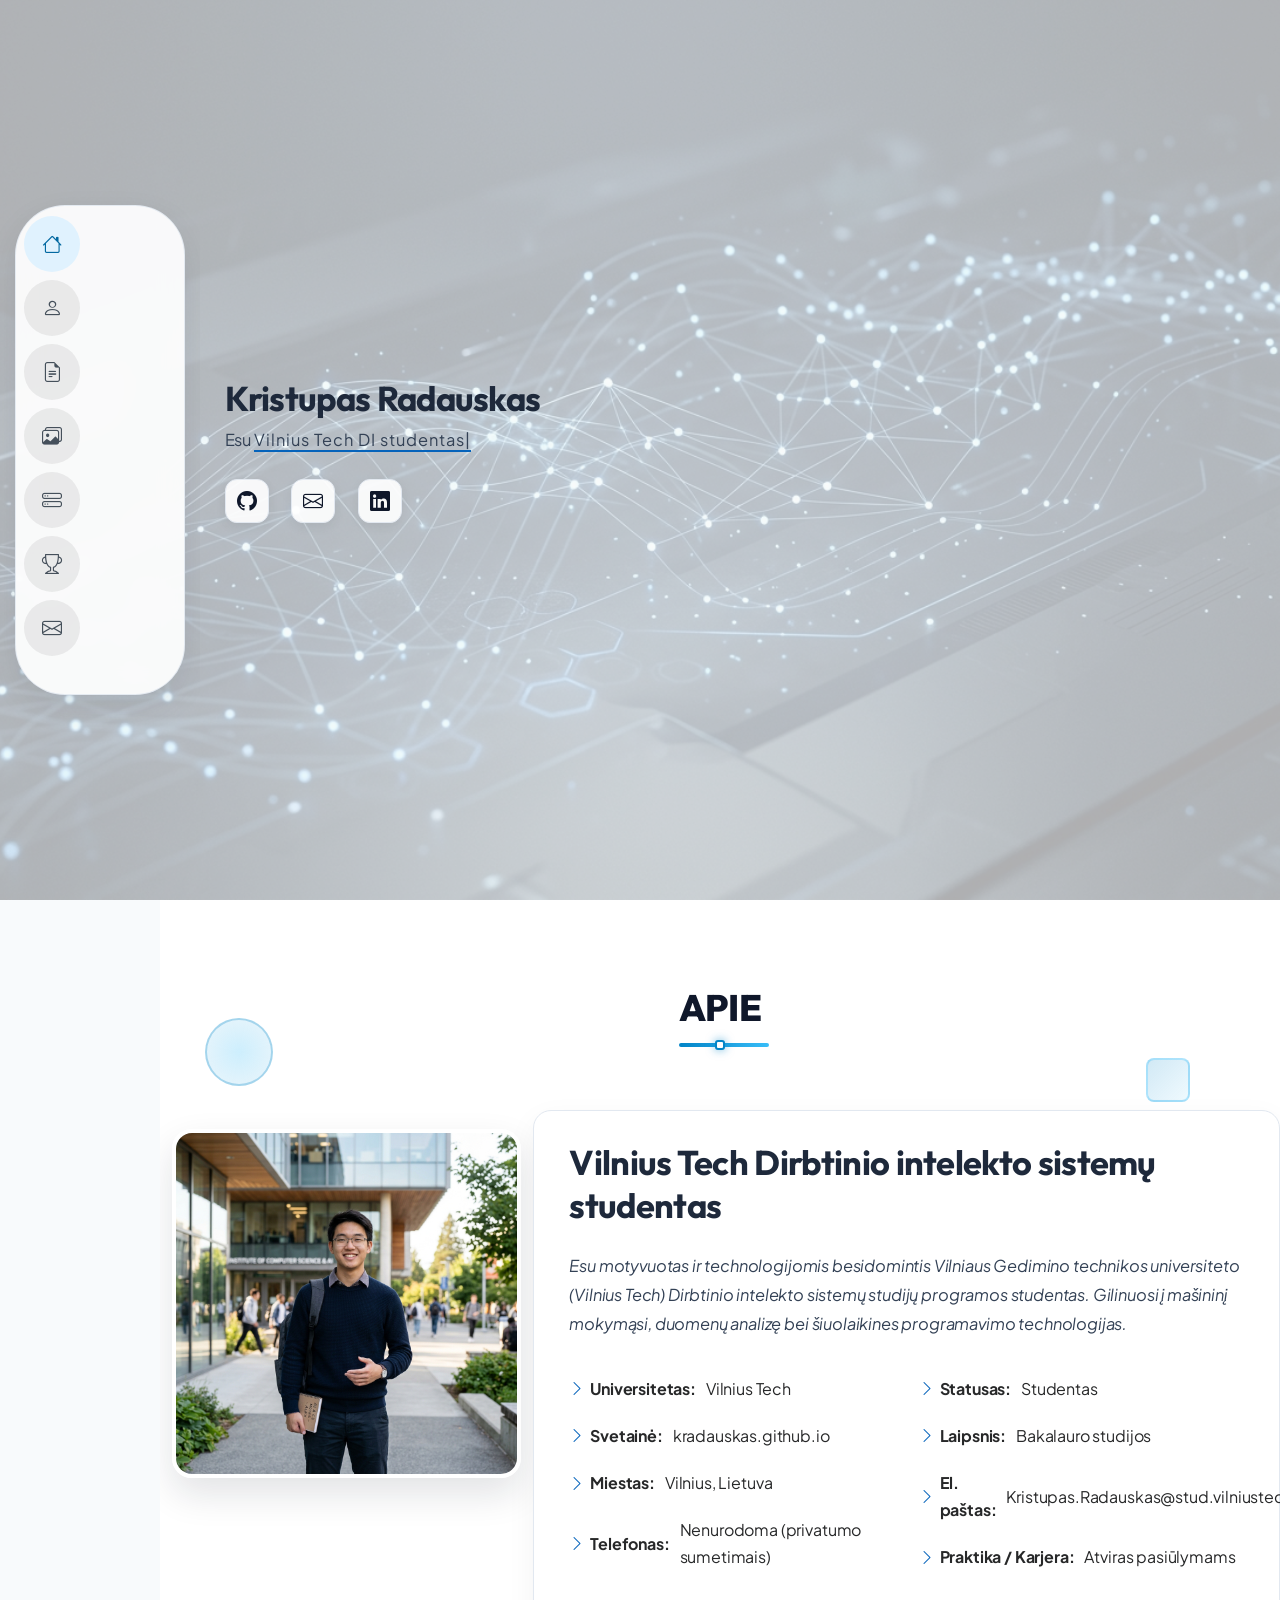
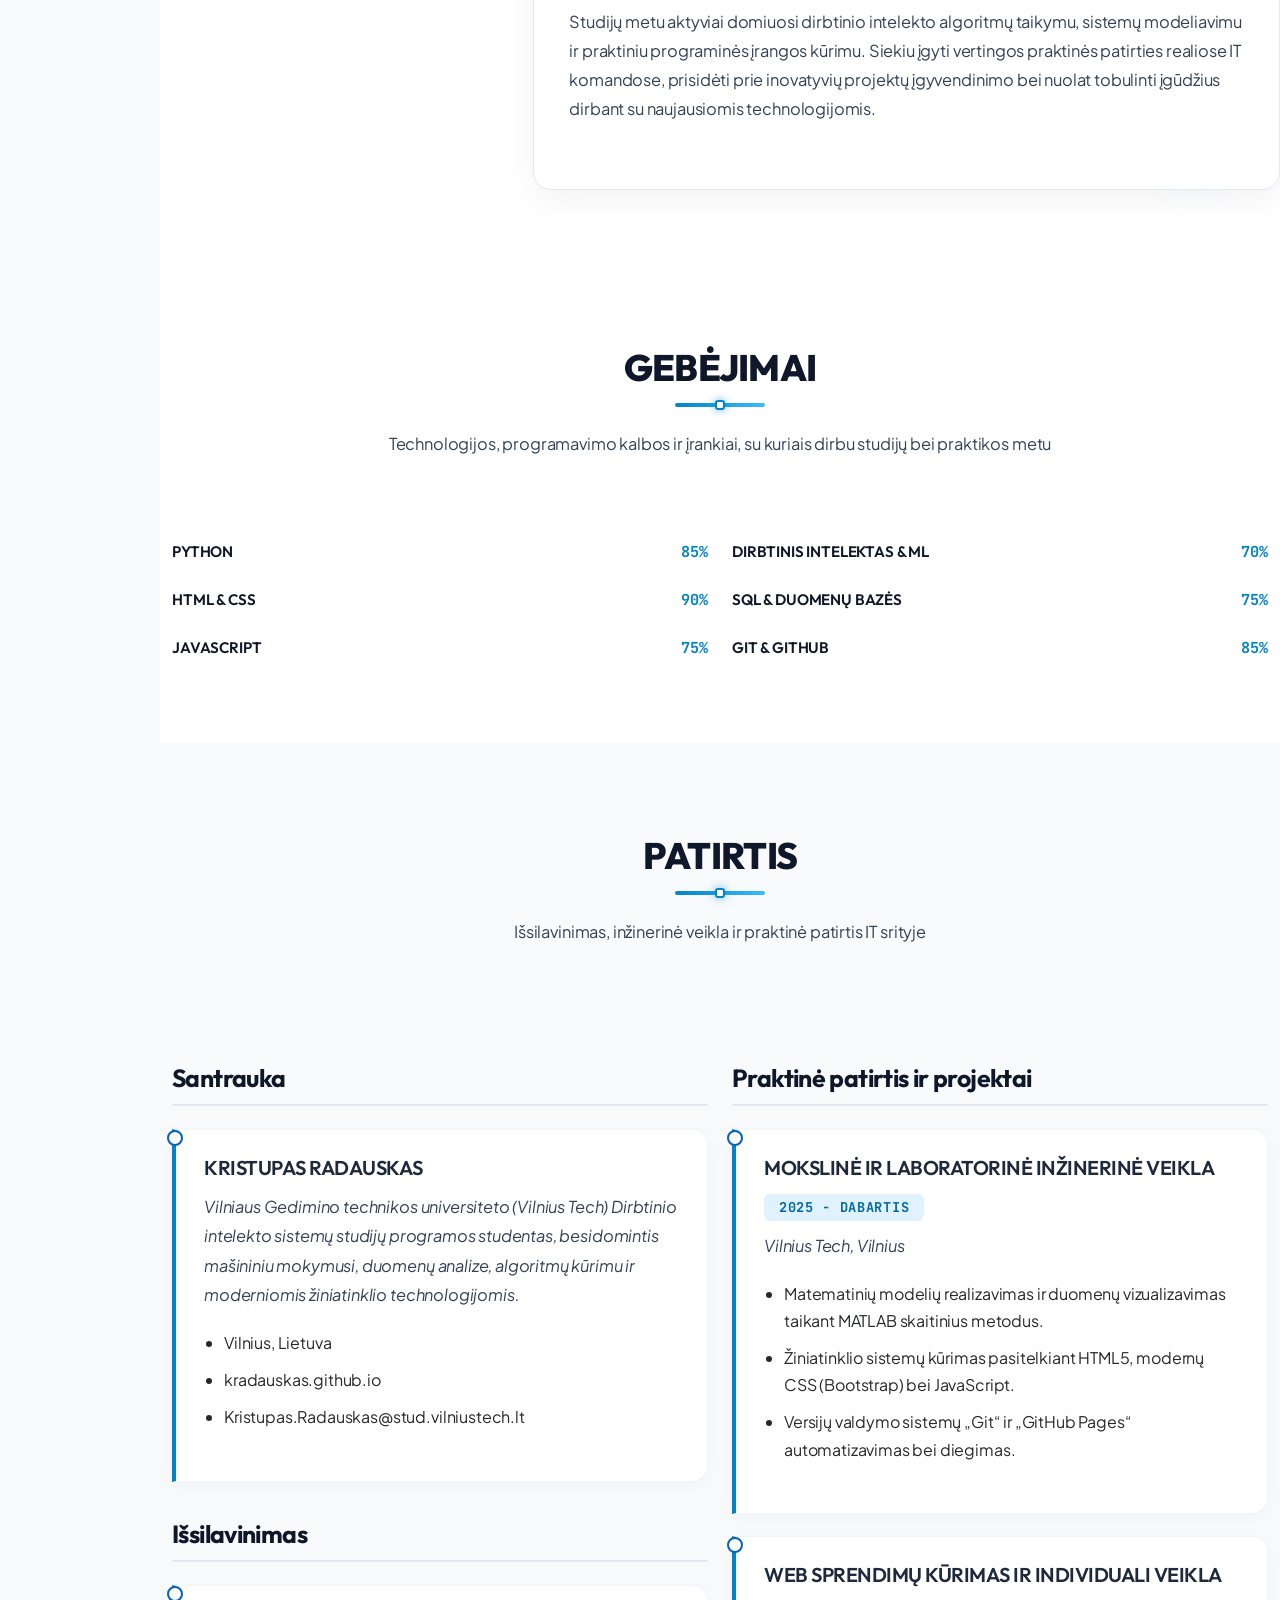
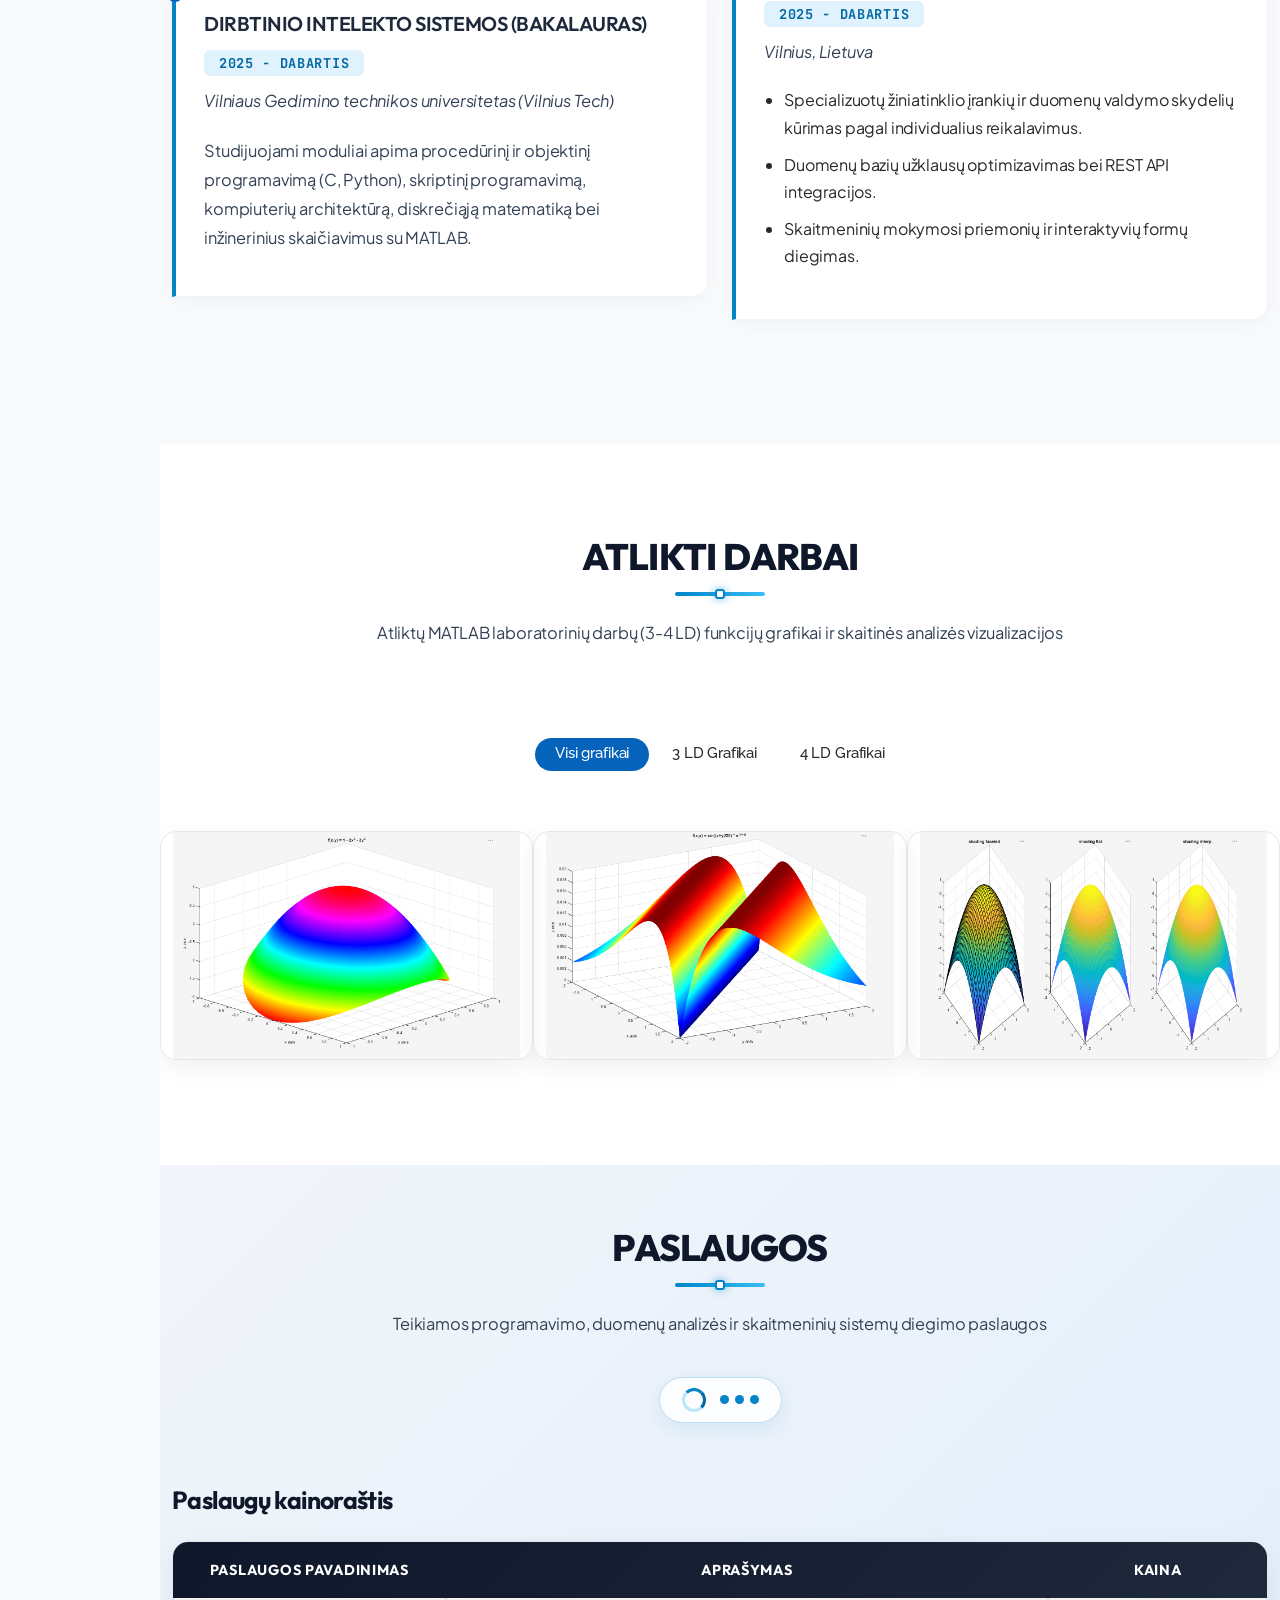
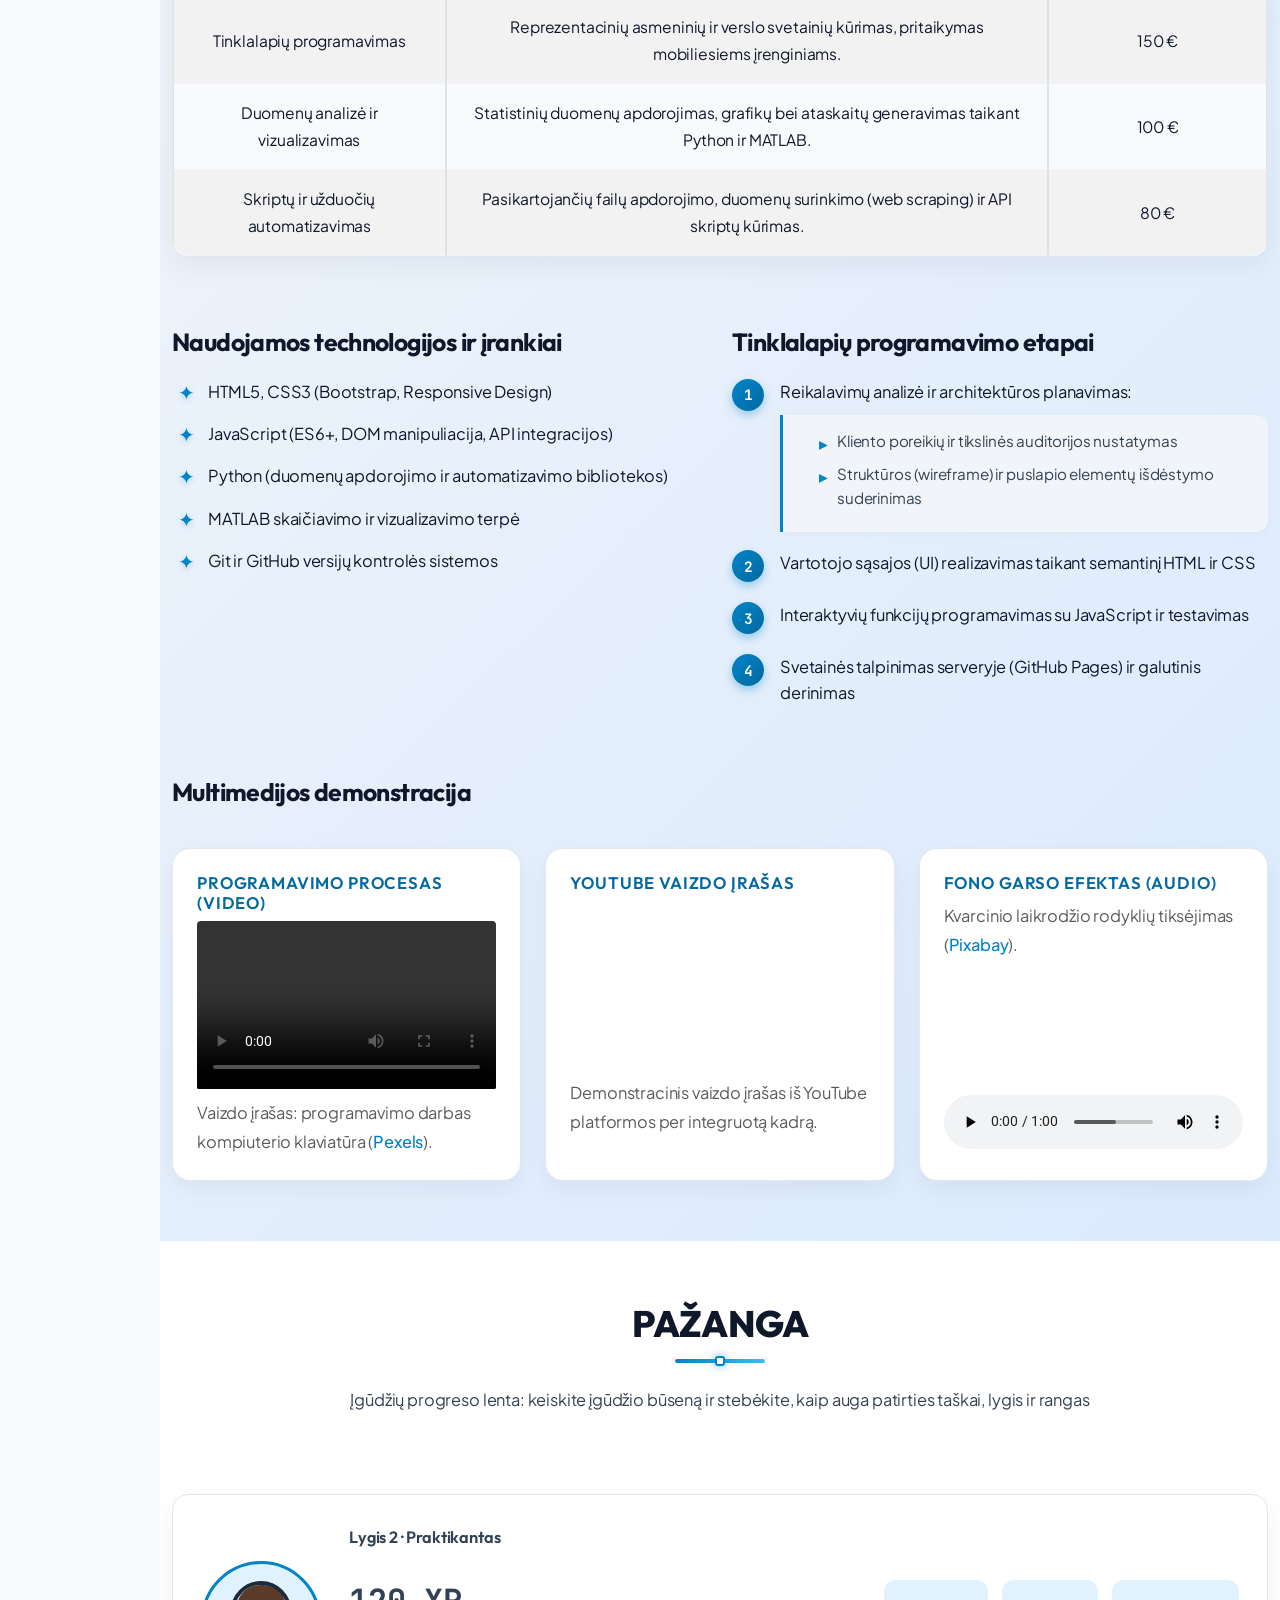
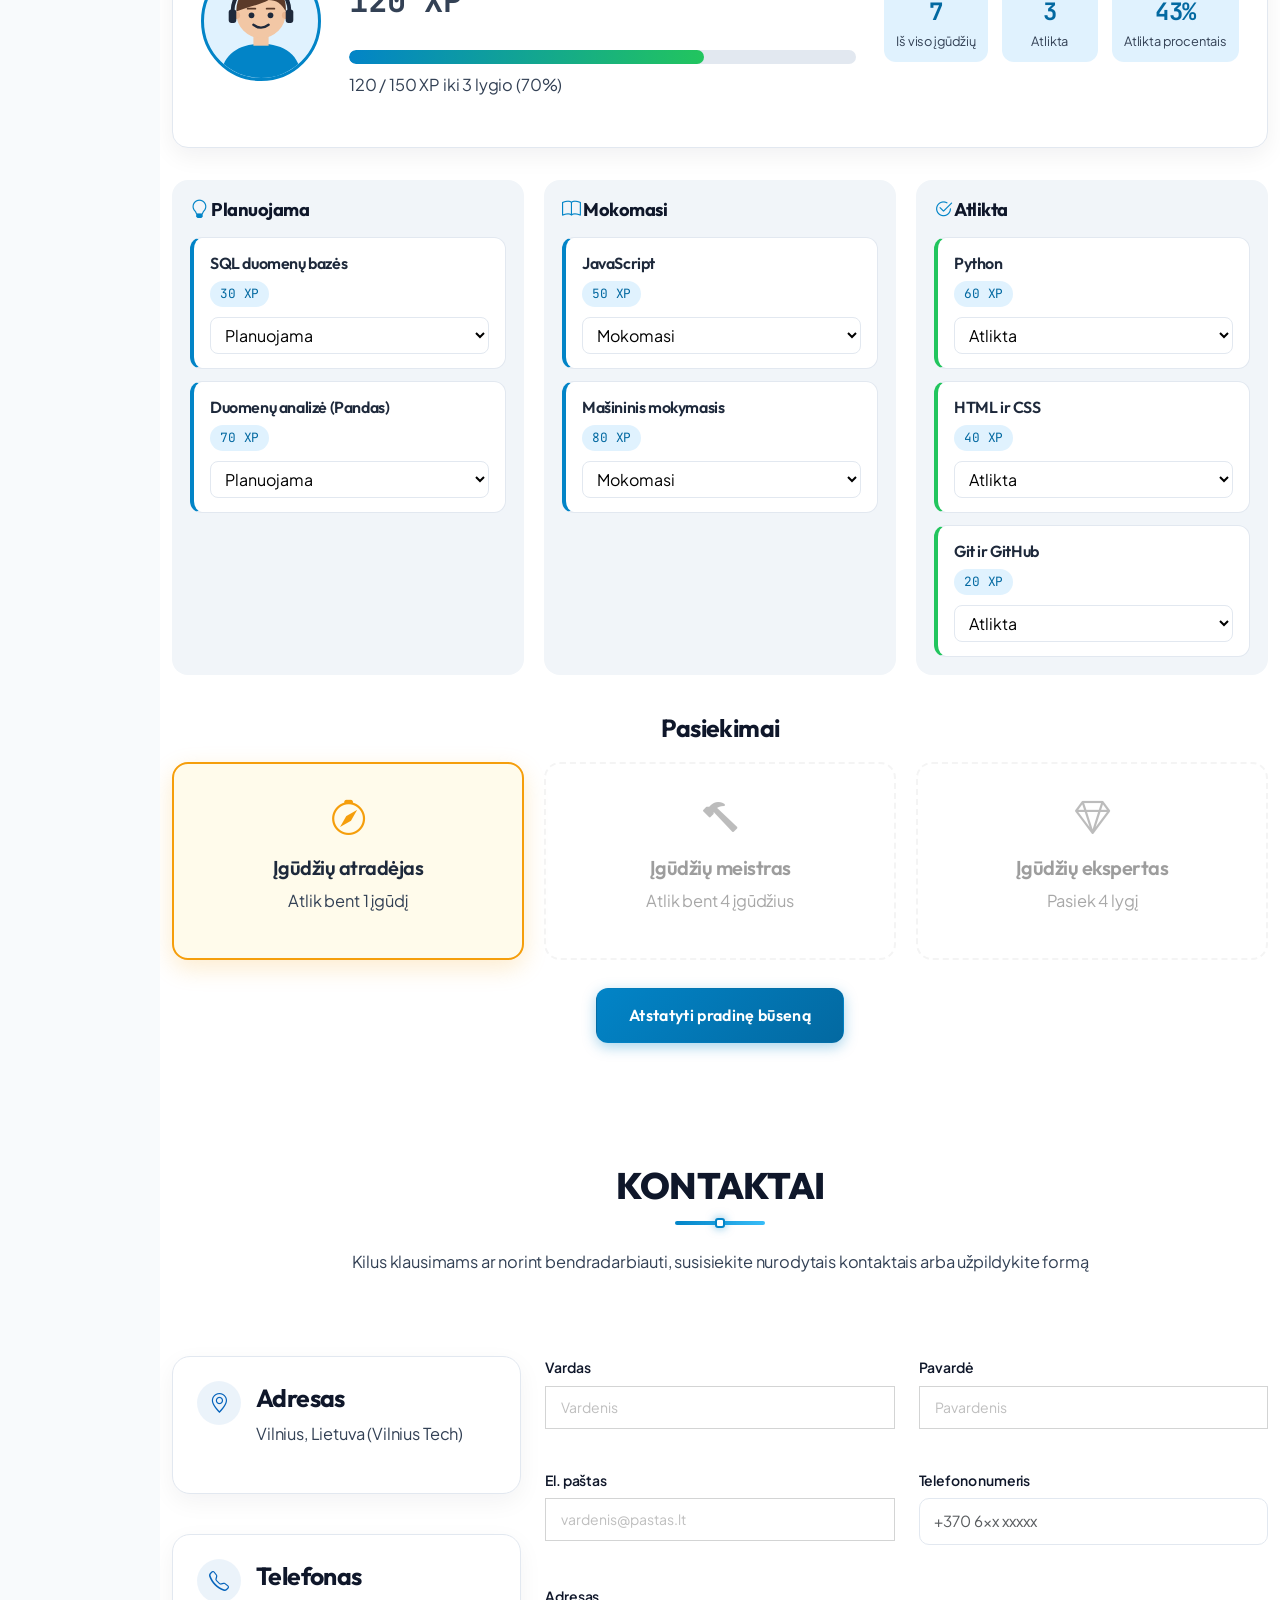
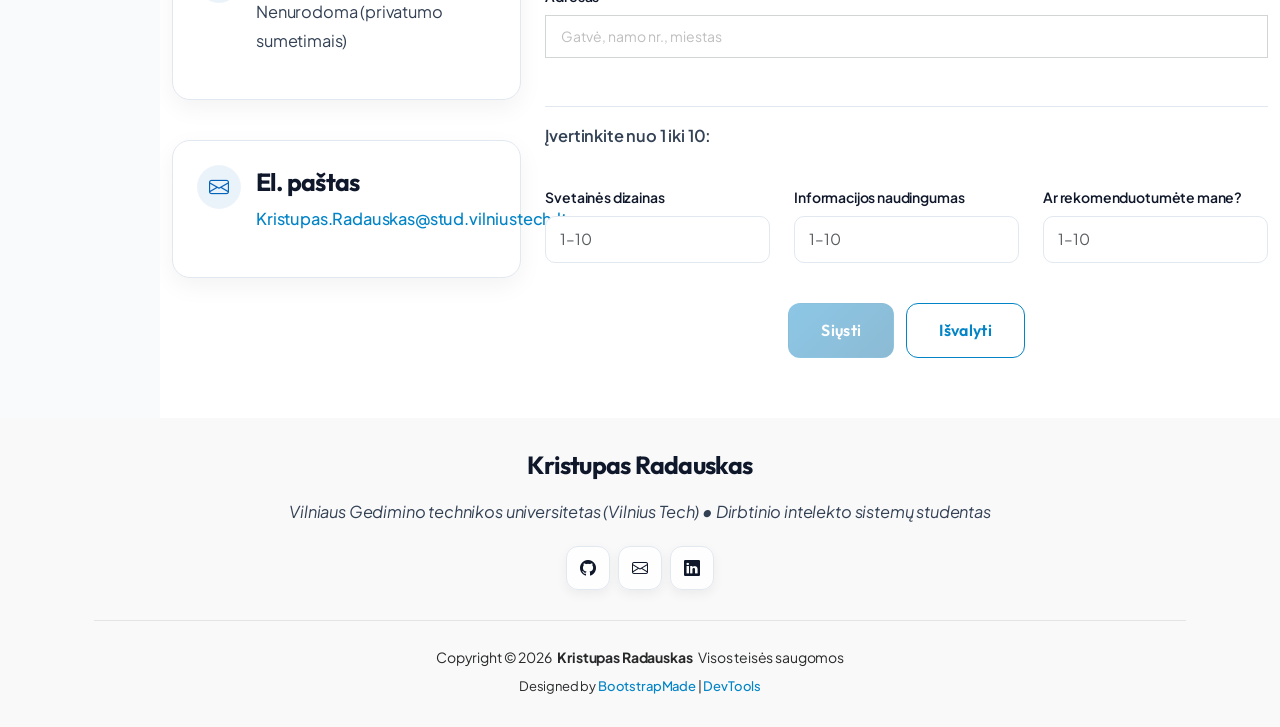
==== commit ee16bf9b: "12 LD: įgūdžių progreso modulis (Skill Kanban, XP, lygiai, pasiekimai, Local Storage) Co-Authored-By" ====
--- a/index.html
+++ b/index.html
@@ -43,6 +43,7 @@
         <li><a href="#resume"><i class="bi bi-file-earmark-text navicon"></i><span>Patirtis</span></a></li>
         <li><a href="#portfolio"><i class="bi bi-images navicon"></i><span>Atlikti darbai</span></a></li>
         <li><a href="#services"><i class="bi bi-hdd-stack navicon"></i><span>Paslaugos</span></a></li>
+        <li><a href="#pazanga"><i class="bi bi-trophy navicon"></i><span>Pažanga</span></a></li>
         <li><a href="#contact"><i class="bi bi-envelope navicon"></i><span>Kontaktai</span></a></li>
       </ul>
     </nav>
@@ -415,6 +416,68 @@
       </div>
     </section>
 
+    <section id="pazanga" class="pazanga section">
+      <div class="container section-title" data-aos="fade-up">
+        <h2>Pažanga</h2>
+        <p>Įgūdžių progreso lenta: keiskite įgūdžio būseną ir stebėkite, kaip auga patirties taškai, lygis ir rangas</p>
+      </div>
+
+      <div class="container" data-aos="fade-up" data-aos-delay="100">
+        <div class="pazanga-profilis">
+          <img id="vartotojo-ikonele" src="assets/img/avataras-1.svg" alt="Vartotojo ikonėlė">
+          <div class="pazanga-info">
+            <p class="pazanga-rangas">Lygis <span id="xp-lygis">1</span> · <span id="xp-rangas">Pradedantysis</span></p>
+            <p class="pazanga-xp"><span id="xp-suma">0</span> XP</p>
+            <div class="xp-juosta"><div id="xp-juosta" class="xp-juosta-uzpildas"></div></div>
+            <p id="xp-juostos-tekstas" class="xp-juostos-tekstas"></p>
+          </div>
+          <div class="pazanga-statistika">
+            <div><strong id="stat-viso">0</strong><span>Iš viso įgūdžių</span></div>
+            <div><strong id="stat-atlikta">0</strong><span>Atlikta</span></div>
+            <div><strong id="stat-procentai">0%</strong><span>Atlikta procentais</span></div>
+          </div>
+        </div>
+
+        <div class="kanban">
+          <div class="kanban-stulpelis">
+            <h3><i class="bi bi-lightbulb"></i> Planuojama</h3>
+            <div id="planuojama" class="kanban-sarasas"></div>
+          </div>
+          <div class="kanban-stulpelis">
+            <h3><i class="bi bi-book"></i> Mokomasi</h3>
+            <div id="mokomasi" class="kanban-sarasas"></div>
+          </div>
+          <div class="kanban-stulpelis">
+            <h3><i class="bi bi-check2-circle"></i> Atlikta</h3>
+            <div id="atlikta" class="kanban-sarasas"></div>
+          </div>
+        </div>
+
+        <h3 class="pasiekimai-pavadinimas">Pasiekimai</h3>
+        <div class="pasiekimai">
+          <div id="pasiekimas-atradejas" class="pasiekimas">
+            <i class="bi bi-compass"></i>
+            <h4>Įgūdžių atradėjas</h4>
+            <p>Atlik bent 1 įgūdį</p>
+          </div>
+          <div id="pasiekimas-meistras" class="pasiekimas">
+            <i class="bi bi-hammer"></i>
+            <h4>Įgūdžių meistras</h4>
+            <p>Atlik bent 4 įgūdžius</p>
+          </div>
+          <div id="pasiekimas-ekspertas" class="pasiekimas">
+            <i class="bi bi-gem"></i>
+            <h4>Įgūdžių ekspertas</h4>
+            <p>Pasiek 4 lygį</p>
+          </div>
+        </div>
+
+        <div class="text-center">
+          <button id="atstatyti" type="button" class="pazanga-atstatyti">Atstatyti pradinę būseną</button>
+        </div>
+      </div>
+    </section>
+
     <!-- Contact Section -->
     <section id="contact" class="contact section">
       <div class="container section-title" data-aos="fade-up">
@@ -553,6 +616,7 @@
   <!-- Main JS File -->
   <script src="assets/js/main.js"></script>
   <script src="assets/js/custom.js"></script>
+  <script src="assets/js/skills.js"></script>
 
 </body>
 
--- a/assets/css/custom.css
+++ b/assets/css/custom.css
@@ -1065,3 +1065,243 @@
   border-top: 1px solid rgba(2, 132, 199, 0.25);
   font-weight: 700;
 }
+
+.pazanga-profilis {
+  display: grid;
+  grid-template-columns: auto 1fr auto;
+  gap: 28px;
+  align-items: center;
+  padding: 28px;
+  margin-bottom: 32px;
+  background: var(--custom-bg-card);
+  border: 1px solid var(--custom-border-color);
+  border-radius: 16px;
+  box-shadow: 0 8px 24px rgba(15, 23, 42, 0.06);
+}
+
+#vartotojo-ikonele {
+  width: 120px;
+  height: 120px;
+  border-radius: 50%;
+  background: var(--custom-primary-light);
+  border: 3px solid var(--custom-primary);
+}
+
+.pazanga-info p {
+  margin: 0;
+}
+
+.pazanga-rangas {
+  font-family: var(--custom-font-heading);
+  font-weight: 600;
+  color: var(--custom-primary-dark);
+}
+
+.pazanga-xp {
+  font-family: var(--custom-font-mono);
+  font-size: 2rem !important;
+  font-weight: 700;
+  color: var(--custom-text-main);
+}
+
+.xp-juosta {
+  height: 14px;
+  margin: 10px 0 6px;
+  background: var(--custom-border-color);
+  border-radius: 999px;
+  overflow: hidden;
+}
+
+.xp-juosta-uzpildas {
+  width: 0;
+  height: 100%;
+  background: linear-gradient(90deg, var(--custom-primary), #22c55e);
+  border-radius: 999px;
+  transition: width 0.6s ease;
+}
+
+.xp-juostos-tekstas {
+  font-size: 0.9rem;
+  color: var(--custom-text-muted);
+}
+
+.pazanga-statistika {
+  display: flex;
+  gap: 14px;
+}
+
+.pazanga-statistika div {
+  display: flex;
+  flex-direction: column;
+  align-items: center;
+  min-width: 96px;
+  padding: 12px;
+  background: var(--custom-primary-light);
+  border-radius: 12px;
+  text-align: center;
+}
+
+.pazanga-statistika strong {
+  font-family: var(--custom-font-mono);
+  font-size: 1.5rem;
+  color: var(--custom-primary-dark);
+}
+
+.pazanga-statistika span {
+  font-size: 0.8rem;
+  line-height: 1.3;
+  color: var(--custom-text-muted);
+}
+
+.kanban {
+  display: grid;
+  grid-template-columns: repeat(3, 1fr);
+  gap: 20px;
+  margin-bottom: 36px;
+}
+
+.kanban-stulpelis {
+  padding: 18px;
+  background: #f1f5f9;
+  border-radius: 16px;
+}
+
+.kanban-stulpelis h3 {
+  font-size: 1.15rem !important;
+  margin-bottom: 14px;
+}
+
+.kanban-stulpelis h3 i {
+  color: var(--custom-primary);
+}
+
+.kanban-sarasas {
+  display: flex;
+  flex-direction: column;
+  gap: 12px;
+  min-height: 60px;
+}
+
+.kanban-kortele {
+  padding: 14px 16px;
+  background: var(--custom-bg-card);
+  border: 1px solid var(--custom-border-color);
+  border-left: 4px solid var(--custom-primary);
+  border-radius: 12px;
+  animation: korteleIskrenta 0.3s ease;
+}
+
+#atlikta .kanban-kortele {
+  border-left-color: #22c55e;
+}
+
+.kanban-kortele h4 {
+  font-size: 1rem !important;
+  margin-bottom: 4px;
+}
+
+.kanban-xp {
+  display: inline-block;
+  margin-bottom: 10px;
+  padding: 2px 10px;
+  font-family: var(--custom-font-mono);
+  font-size: 0.8rem;
+  color: var(--custom-primary-dark);
+  background: var(--custom-primary-light);
+  border-radius: 999px;
+}
+
+.kanban-kortele select {
+  display: block;
+  width: 100%;
+  padding: 6px 10px;
+  border: 1px solid var(--custom-border-color);
+  border-radius: 8px;
+  background: #ffffff;
+  cursor: pointer;
+}
+
+@keyframes korteleIskrenta {
+  from { opacity: 0; transform: translateY(-8px); }
+  to { opacity: 1; transform: translateY(0); }
+}
+
+.pasiekimai-pavadinimas {
+  text-align: center;
+  margin-bottom: 18px;
+}
+
+.pasiekimai {
+  display: grid;
+  grid-template-columns: repeat(3, 1fr);
+  gap: 20px;
+  margin-bottom: 28px;
+}
+
+.pasiekimas {
+  padding: 22px;
+  text-align: center;
+  background: var(--custom-bg-card);
+  border: 2px dashed var(--custom-border-color);
+  border-radius: 16px;
+  opacity: 0.45;
+  filter: grayscale(1);
+  transition: all 0.4s ease;
+}
+
+.pasiekimas i {
+  font-size: 2.2rem;
+  color: var(--custom-primary);
+}
+
+.pasiekimas h4 {
+  margin: 8px 0 4px;
+}
+
+.pasiekimas p {
+  margin: 0;
+  font-size: 0.9rem;
+  color: var(--custom-text-muted);
+}
+
+.pasiekimas.atrakintas {
+  opacity: 1;
+  filter: none;
+  border: 2px solid #f59e0b;
+  background: #fffbeb;
+  box-shadow: 0 8px 24px rgba(245, 158, 11, 0.2);
+}
+
+.pasiekimas.atrakintas i {
+  color: #f59e0b;
+}
+
+.pazanga-atstatyti {
+  padding: 8px 20px;
+  color: var(--custom-primary);
+  background: transparent;
+  border: 1px solid var(--custom-primary);
+  border-radius: 999px;
+}
+
+.pazanga-atstatyti:hover {
+  color: #ffffff;
+  background: var(--custom-primary);
+}
+
+@media (max-width: 991px) {
+  .pazanga-profilis {
+    grid-template-columns: 1fr;
+    justify-items: center;
+    text-align: center;
+  }
+
+  .pazanga-info {
+    width: 100%;
+  }
+
+  .kanban,
+  .pasiekimai {
+    grid-template-columns: 1fr;
+  }
+}
